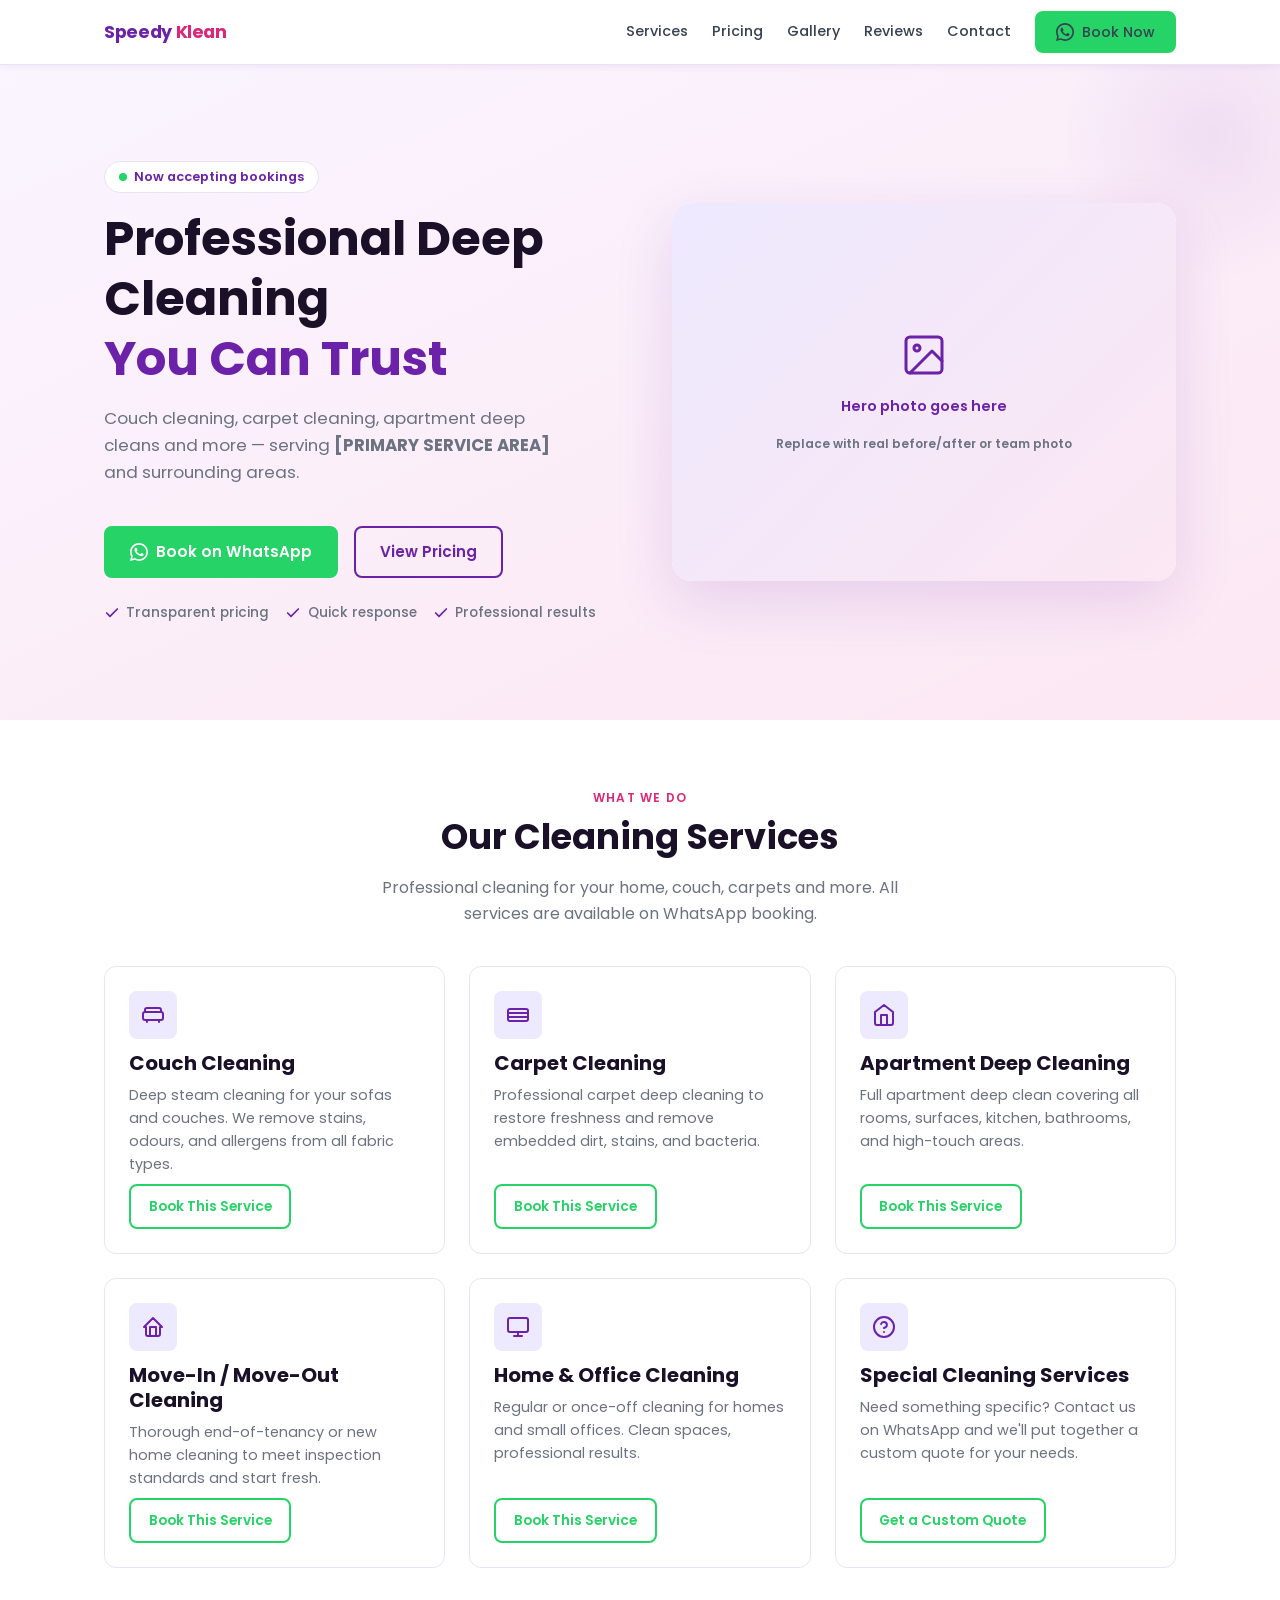
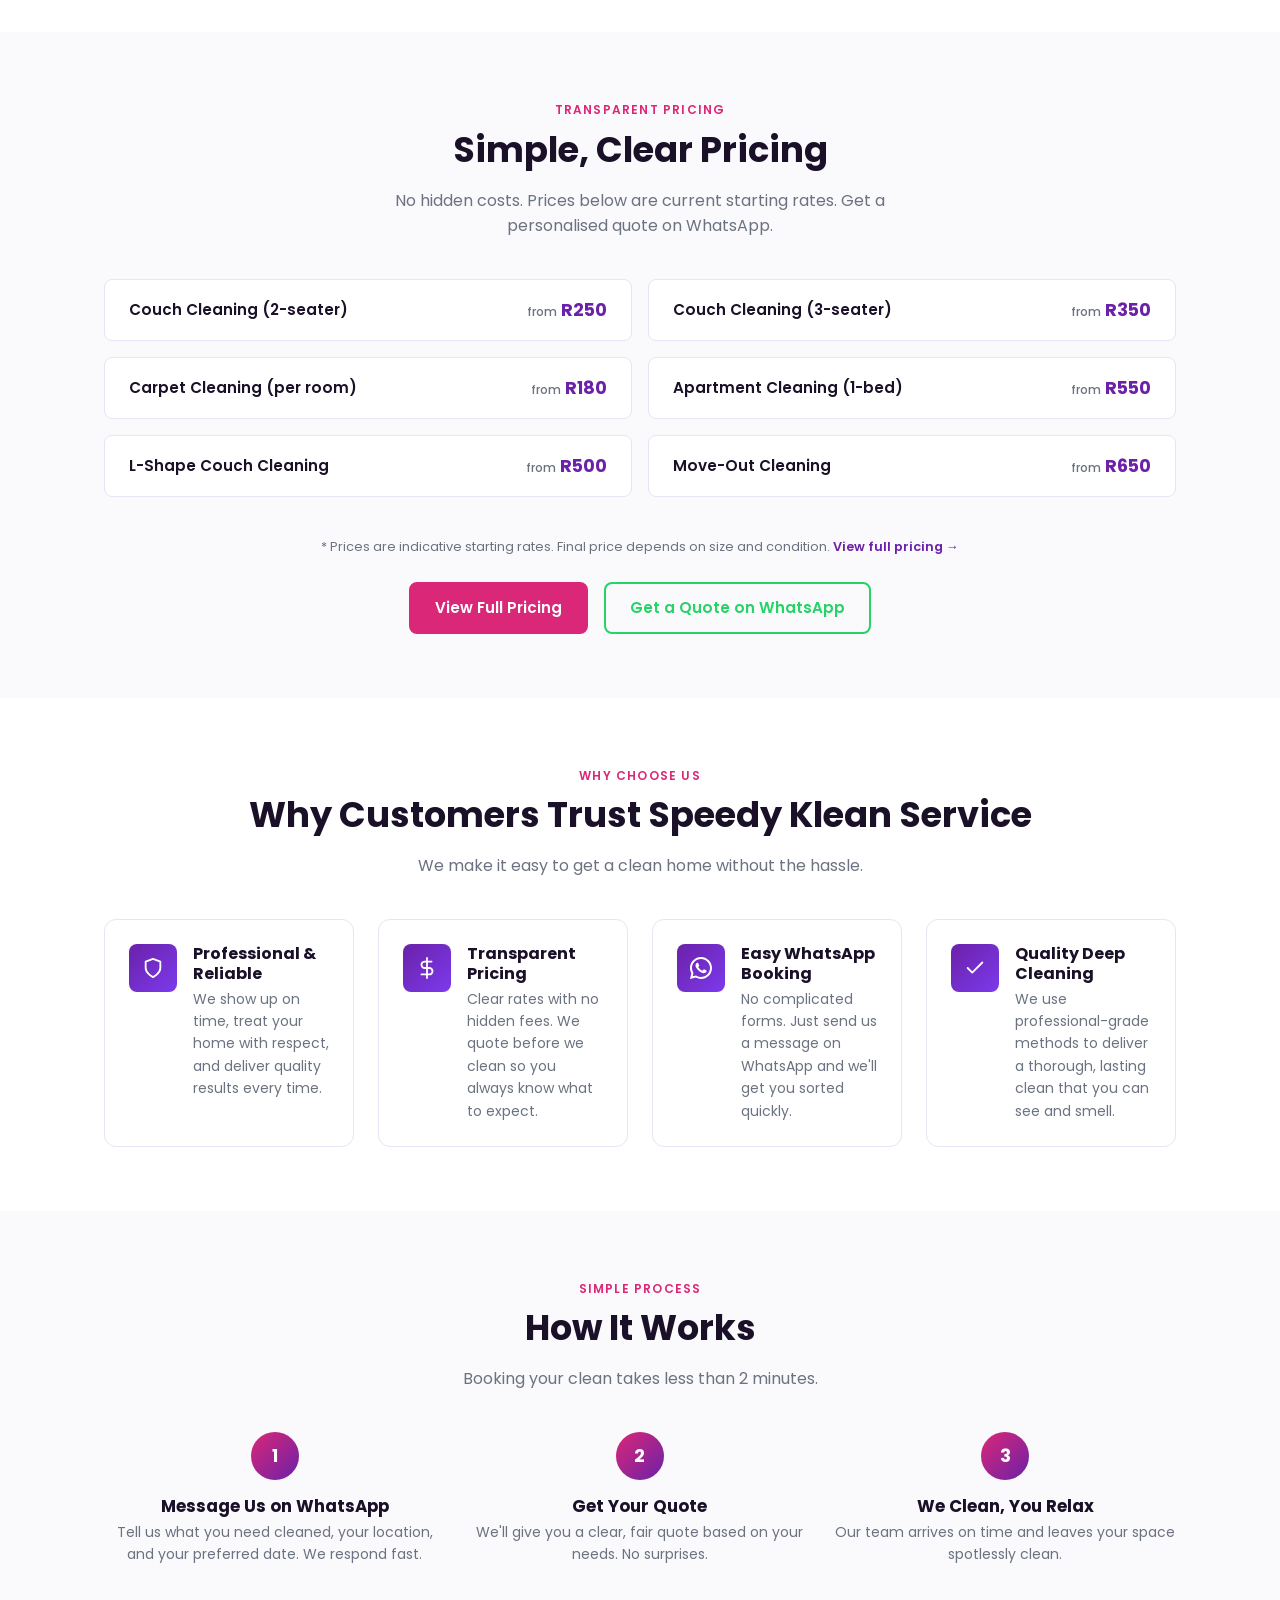
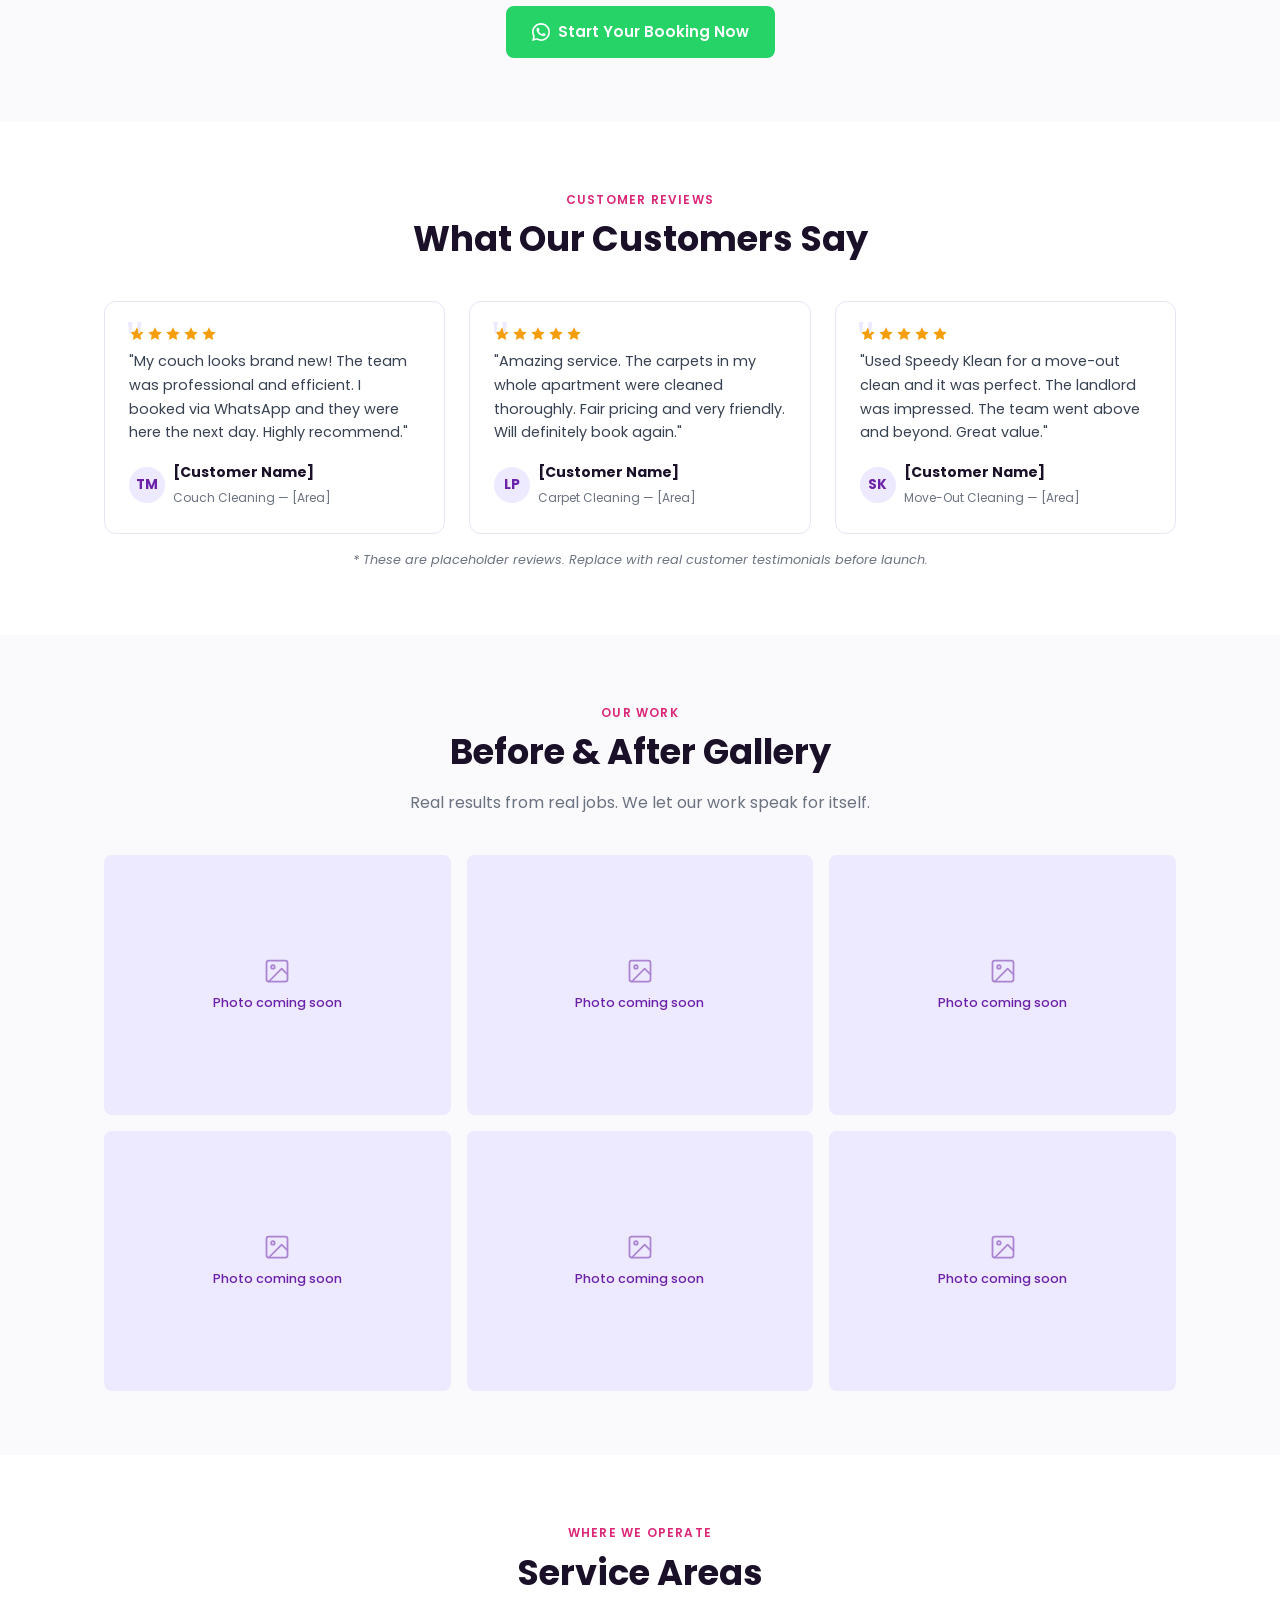
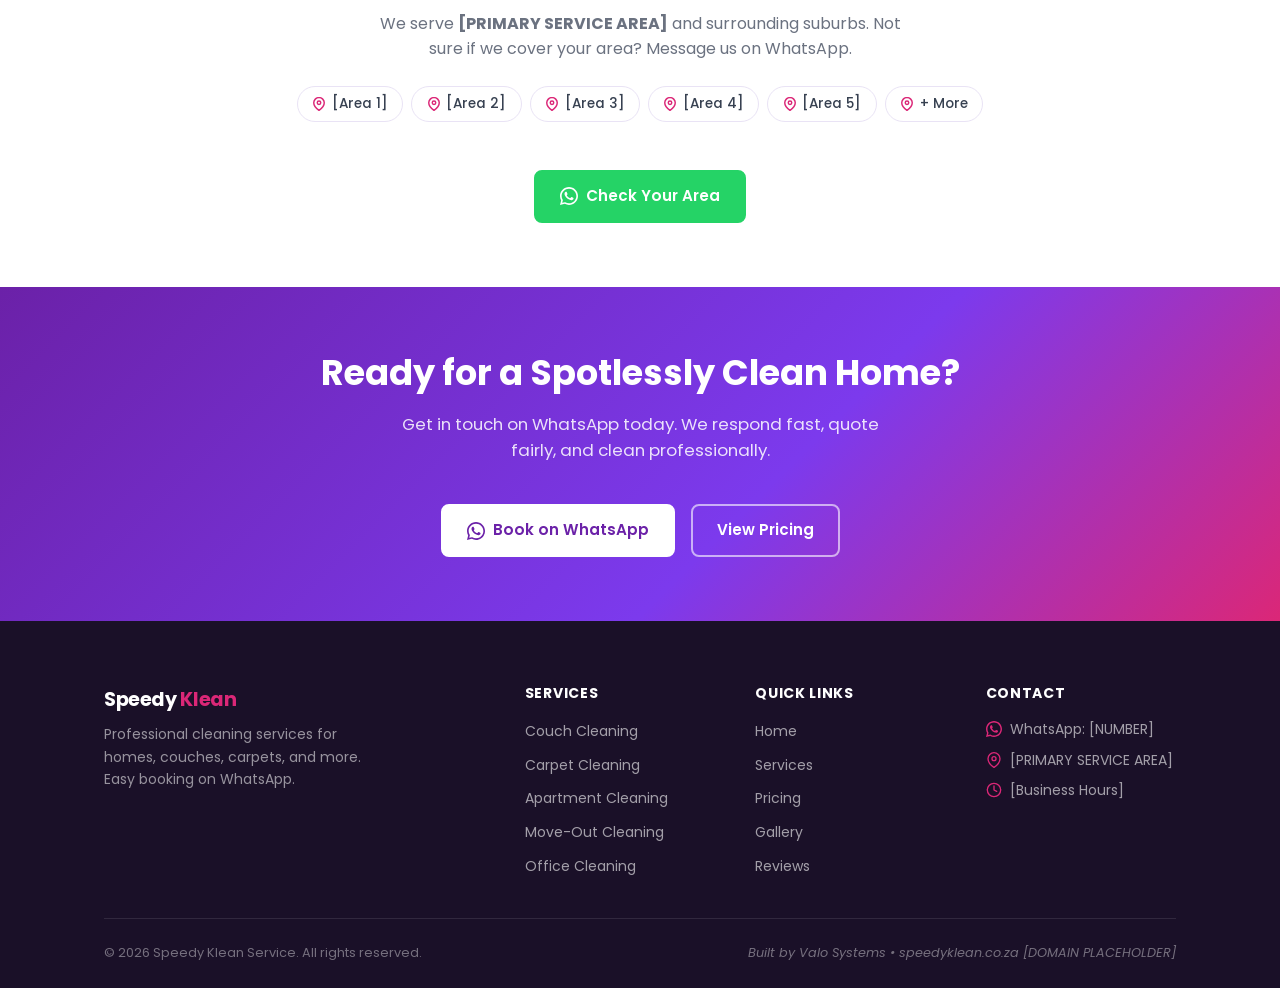
==== index.html @ 55c728c7 "Initial MVP build — Speedy Klean Service website Static HTML/CSS/JS site with full homepage, pricing" ====
<!DOCTYPE html>
<html lang="en">
<head>
  <meta charset="UTF-8" />
  <meta name="viewport" content="width=device-width, initial-scale=1.0" />

  <!-- SEO: Update [PRIMARY SERVICE AREA] before launch -->
  <title>Speedy Klean Service | Professional Cleaning in [PRIMARY SERVICE AREA]</title>
  <meta name="description"
    content="Speedy Klean Service offers professional couch cleaning, carpet cleaning, and apartment deep cleaning in [PRIMARY SERVICE AREA]. Easy booking on WhatsApp. Affordable, reliable, trusted." />
  <meta name="keywords"
    content="couch cleaning, carpet cleaning, apartment cleaning, deep cleaning, [PRIMARY SERVICE AREA], professional cleaning service" />

  <!-- Open Graph -->
  <meta property="og:title" content="Speedy Klean Service | Professional Cleaning" />
  <meta property="og:description" content="Professional couch, carpet and apartment cleaning. Book easily on WhatsApp." />
  <meta property="og:type" content="website" />

  <!-- Fonts -->
  <link rel="preconnect" href="https://fonts.googleapis.com" />
  <link rel="preconnect" href="https://fonts.gstatic.com" crossorigin />
  <link href="https://fonts.googleapis.com/css2?family=Poppins:wght@400;500;600;700&display=swap" rel="stylesheet" />

  <!-- Styles -->
  <link rel="stylesheet" href="styles.css" />

  <!-- LocalBusiness Schema — update all [PLACEHOLDER] values before launch -->
  <script type="application/ld+json">
  {
    "@context": "https://schema.org",
    "@type": "LocalBusiness",
    "name": "Speedy Klean Service",
    "description": "Professional couch cleaning, carpet cleaning, and deep cleaning services.",
    "url": "[WEBSITE_URL]",
    "telephone": "[PHONE_NUMBER]",
    "address": {
      "@type": "PostalAddress",
      "addressLocality": "[PRIMARY SERVICE AREA]",
      "addressRegion": "[PROVINCE]",
      "addressCountry": "ZA"
    },
    "areaServed": ["[SERVICE AREA 1]", "[SERVICE AREA 2]", "[SERVICE AREA 3]"],
    "openingHours": "[BUSINESS HOURS]",
    "priceRange": "R R",
    "serviceType": [
      "Couch Cleaning",
      "Carpet Cleaning",
      "Apartment Deep Cleaning",
      "Move-In Move-Out Cleaning",
      "Office Cleaning"
    ]
  }
  </script>
</head>
<body>

  <!-- ══════════════════════════════════════════════════════════
       NAVIGATION
  ══════════════════════════════════════════════════════════ -->
  <header class="site-nav">
    <div class="container nav-inner">

      <a href="index.html" class="nav-logo">
        Speedy <span>Klean</span>
      </a>

      <!-- Desktop nav -->
      <nav class="nav-links" aria-label="Main navigation">
        <a href="#services">Services</a>
        <a href="pricing.html">Pricing</a>
        <a href="#gallery">Gallery</a>
        <a href="#reviews">Reviews</a>
        <a href="#contact">Contact</a>
        <a href="#" class="btn btn-wa" data-wa="general" aria-label="Book on WhatsApp">
          <svg xmlns="http://www.w3.org/2000/svg" viewBox="0 0 24 24" fill="currentColor" aria-hidden="true">
            <path d="M17.472 14.382c-.297-.149-1.758-.867-2.03-.967-.273-.099-.471-.148-.67.15-.197.297-.767.966-.94 1.164-.173.199-.347.223-.644.075-.297-.15-1.255-.463-2.39-1.475-.883-.788-1.48-1.761-1.653-2.059-.173-.297-.018-.458.13-.606.134-.133.298-.347.446-.52.149-.174.198-.298.298-.497.099-.198.05-.371-.025-.52-.075-.149-.669-1.612-.916-2.207-.242-.579-.487-.5-.669-.51-.173-.008-.371-.01-.57-.01-.198 0-.52.074-.792.372-.272.297-1.04 1.016-1.04 2.479 0 1.462 1.065 2.875 1.213 3.074.149.198 2.096 3.2 5.077 4.487.709.306 1.262.489 1.694.625.712.227 1.36.195 1.871.118.571-.085 1.758-.719 2.006-1.413.248-.694.248-1.289.173-1.413-.074-.124-.272-.198-.57-.347z"/>
            <path d="M12 0C5.373 0 0 5.373 0 12c0 2.127.555 4.126 1.526 5.862L0 24l6.335-1.513A11.945 11.945 0 0012 24c6.627 0 12-5.373 12-12S18.627 0 12 0zm0 21.818a9.806 9.806 0 01-5.001-1.37l-.359-.213-3.72.888.916-3.618-.234-.372A9.788 9.788 0 012.182 12C2.182 6.57 6.57 2.182 12 2.182S21.818 6.57 21.818 12 17.43 21.818 12 21.818z"/>
          </svg>
          Book Now
        </a>
      </nav>

      <!-- Mobile hamburger -->
      <button
        class="nav-toggle"
        id="nav-toggle"
        aria-label="Open menu"
        aria-expanded="false"
        aria-controls="nav-mobile"
      >
        <span></span><span></span><span></span>
      </button>
    </div>
  </header>

  <!-- Mobile nav menu -->
  <nav class="nav-mobile" id="nav-mobile" aria-label="Mobile navigation">
    <a href="#services">Services</a>
    <a href="pricing.html">Pricing</a>
    <a href="#gallery">Gallery</a>
    <a href="#reviews">Reviews</a>
    <a href="#contact">Contact</a>
    <a href="#" class="btn btn-wa" data-wa="general">
      <svg xmlns="http://www.w3.org/2000/svg" viewBox="0 0 24 24" fill="currentColor" width="18" height="18">
        <path d="M17.472 14.382c-.297-.149-1.758-.867-2.03-.967-.273-.099-.471-.148-.67.15-.197.297-.767.966-.94 1.164-.173.199-.347.223-.644.075-.297-.15-1.255-.463-2.39-1.475-.883-.788-1.48-1.761-1.653-2.059-.173-.297-.018-.458.13-.606.134-.133.298-.347.446-.52.149-.174.198-.298.298-.497.099-.198.05-.371-.025-.52-.075-.149-.669-1.612-.916-2.207-.242-.579-.487-.5-.669-.51-.173-.008-.371-.01-.57-.01-.198 0-.52.074-.792.372-.272.297-1.04 1.016-1.04 2.479 0 1.462 1.065 2.875 1.213 3.074.149.198 2.096 3.2 5.077 4.487.709.306 1.262.489 1.694.625.712.227 1.36.195 1.871.118.571-.085 1.758-.719 2.006-1.413.248-.694.248-1.289.173-1.413-.074-.124-.272-.198-.57-.347z"/>
        <path d="M12 0C5.373 0 0 5.373 0 12c0 2.127.555 4.126 1.526 5.862L0 24l6.335-1.513A11.945 11.945 0 0012 24c6.627 0 12-5.373 12-12S18.627 0 12 0zm0 21.818a9.806 9.806 0 01-5.001-1.37l-.359-.213-3.72.888.916-3.618-.234-.372A9.788 9.788 0 012.182 12C2.182 6.57 6.57 2.182 12 2.182S21.818 6.57 21.818 12 17.43 21.818 12 21.818z"/>
      </svg>
      Book on WhatsApp
    </a>
  </nav>

  <main>

    <!-- ══════════════════════════════════════════════════════
         HERO
    ══════════════════════════════════════════════════════ -->
    <section class="hero" id="home">
      <div class="container hero-inner">

        <div class="hero-content">
          <div class="hero-badge">Now accepting bookings</div>

          <h1>
            Professional Deep Cleaning<br/>
            <em>You Can Trust</em>
          </h1>

          <p class="hero-sub">
            Couch cleaning, carpet cleaning, apartment deep cleans and more —
            serving <strong>[PRIMARY SERVICE AREA]</strong> and surrounding areas.
          </p>

          <div class="btn-group">
            <a class="btn btn-wa" data-wa="general" href="#">
              <svg xmlns="http://www.w3.org/2000/svg" viewBox="0 0 24 24" fill="currentColor" aria-hidden="true">
                <path d="M17.472 14.382c-.297-.149-1.758-.867-2.03-.967-.273-.099-.471-.148-.67.15-.197.297-.767.966-.94 1.164-.173.199-.347.223-.644.075-.297-.15-1.255-.463-2.39-1.475-.883-.788-1.48-1.761-1.653-2.059-.173-.297-.018-.458.13-.606.134-.133.298-.347.446-.52.149-.174.198-.298.298-.497.099-.198.05-.371-.025-.52-.075-.149-.669-1.612-.916-2.207-.242-.579-.487-.5-.669-.51-.173-.008-.371-.01-.57-.01-.198 0-.52.074-.792.372-.272.297-1.04 1.016-1.04 2.479 0 1.462 1.065 2.875 1.213 3.074.149.198 2.096 3.2 5.077 4.487.709.306 1.262.489 1.694.625.712.227 1.36.195 1.871.118.571-.085 1.758-.719 2.006-1.413.248-.694.248-1.289.173-1.413-.074-.124-.272-.198-.57-.347z"/>
                <path d="M12 0C5.373 0 0 5.373 0 12c0 2.127.555 4.126 1.526 5.862L0 24l6.335-1.513A11.945 11.945 0 0012 24c6.627 0 12-5.373 12-12S18.627 0 12 0zm0 21.818a9.806 9.806 0 01-5.001-1.37l-.359-.213-3.72.888.916-3.618-.234-.372A9.788 9.788 0 012.182 12C2.182 6.57 6.57 2.182 12 2.182S21.818 6.57 21.818 12 17.43 21.818 12 21.818z"/>
              </svg>
              Book on WhatsApp
            </a>
            <a class="btn btn-outline" href="pricing.html">View Pricing</a>
          </div>

          <div class="hero-trust">
            <span class="hero-trust-item">
              <svg xmlns="http://www.w3.org/2000/svg" width="16" height="16" viewBox="0 0 24 24" fill="none" stroke="currentColor" stroke-width="2.5" stroke-linecap="round" stroke-linejoin="round" aria-hidden="true"><polyline points="20 6 9 17 4 12"/></svg>
              Transparent pricing
            </span>
            <span class="hero-trust-item">
              <svg xmlns="http://www.w3.org/2000/svg" width="16" height="16" viewBox="0 0 24 24" fill="none" stroke="currentColor" stroke-width="2.5" stroke-linecap="round" stroke-linejoin="round" aria-hidden="true"><polyline points="20 6 9 17 4 12"/></svg>
              Quick response
            </span>
            <span class="hero-trust-item">
              <svg xmlns="http://www.w3.org/2000/svg" width="16" height="16" viewBox="0 0 24 24" fill="none" stroke="currentColor" stroke-width="2.5" stroke-linecap="round" stroke-linejoin="round" aria-hidden="true"><polyline points="20 6 9 17 4 12"/></svg>
              Professional results
            </span>
          </div>
        </div>

        <!-- Hero visual: replace with real photo -->
        <div class="hero-visual" aria-hidden="true">
          <div class="hero-visual-placeholder">
            <svg xmlns="http://www.w3.org/2000/svg" width="48" height="48" viewBox="0 0 24 24" fill="none" stroke="currentColor" stroke-width="1.5" stroke-linecap="round" stroke-linejoin="round"><rect x="3" y="3" width="18" height="18" rx="2"/><circle cx="8.5" cy="8.5" r="1.5"/><polyline points="21 15 16 10 5 21"/></svg>
            <span>Hero photo goes here</span>
            <small style="color:var(--text-muted);font-size:0.75rem">Replace with real before/after or team photo</small>
          </div>
        </div>

      </div>
    </section>

    <!-- ══════════════════════════════════════════════════════
         SERVICES OVERVIEW
    ══════════════════════════════════════════════════════ -->
    <section class="section" id="services">
      <div class="container">

        <div class="section-header">
          <span class="section-label">What We Do</span>
          <h2 class="section-title">Our Cleaning Services</h2>
          <p class="section-subtitle">
            Professional cleaning for your home, couch, carpets and more.
            All services are available on WhatsApp booking.
          </p>
        </div>

        <div class="services-grid">

          <!-- Couch Cleaning -->
          <div class="service-card">
            <div class="service-icon" aria-hidden="true">
              <svg xmlns="http://www.w3.org/2000/svg" viewBox="0 0 24 24" fill="none" stroke="currentColor" stroke-width="2" stroke-linecap="round" stroke-linejoin="round"><path d="M20 9V7a2 2 0 0 0-2-2H6a2 2 0 0 0-2 2v2"/><path d="M2 11a2 2 0 0 1 2-2h16a2 2 0 0 1 2 2v4a2 2 0 0 1-2 2H4a2 2 0 0 1-2-2v-4z"/><path d="M6 17v2M18 17v2"/></svg>
            </div>
            <h3>Couch Cleaning</h3>
            <p>Deep steam cleaning for your sofas and couches. We remove stains, odours, and allergens from all fabric types.</p>
            <a class="btn btn-wa-outline" data-wa="couch" href="#">Book This Service</a>
          </div>

          <!-- Carpet Cleaning -->
          <div class="service-card">
            <div class="service-icon" aria-hidden="true">
              <svg xmlns="http://www.w3.org/2000/svg" viewBox="0 0 24 24" fill="none" stroke="currentColor" stroke-width="2" stroke-linecap="round" stroke-linejoin="round"><rect x="2" y="6" width="20" height="12" rx="2"/><path d="M2 10h20M2 14h20"/></svg>
            </div>
            <h3>Carpet Cleaning</h3>
            <p>Professional carpet deep cleaning to restore freshness and remove embedded dirt, stains, and bacteria.</p>
            <a class="btn btn-wa-outline" data-wa="carpet" href="#">Book This Service</a>
          </div>

          <!-- Apartment Deep Cleaning -->
          <div class="service-card">
            <div class="service-icon" aria-hidden="true">
              <svg xmlns="http://www.w3.org/2000/svg" viewBox="0 0 24 24" fill="none" stroke="currentColor" stroke-width="2" stroke-linecap="round" stroke-linejoin="round"><path d="M3 9l9-7 9 7v11a2 2 0 0 1-2 2H5a2 2 0 0 1-2-2z"/><polyline points="9 22 9 12 15 12 15 22"/></svg>
            </div>
            <h3>Apartment Deep Cleaning</h3>
            <p>Full apartment deep clean covering all rooms, surfaces, kitchen, bathrooms, and high-touch areas.</p>
            <a class="btn btn-wa-outline" data-wa="apartment" href="#">Book This Service</a>
          </div>

          <!-- Move-In / Move-Out Cleaning -->
          <div class="service-card">
            <div class="service-icon" aria-hidden="true">
              <svg xmlns="http://www.w3.org/2000/svg" viewBox="0 0 24 24" fill="none" stroke="currentColor" stroke-width="2" stroke-linecap="round" stroke-linejoin="round"><path d="M5 12H3l9-9 9 9h-2M5 12v7a2 2 0 0 0 2 2h10a2 2 0 0 0 2-2v-7"/><rect x="9" y="12" width="6" height="9"/></svg>
            </div>
            <h3>Move-In / Move-Out Cleaning</h3>
            <p>Thorough end-of-tenancy or new home cleaning to meet inspection standards and start fresh.</p>
            <a class="btn btn-wa-outline" data-wa="moveout" href="#">Book This Service</a>
          </div>

          <!-- Home & Office Cleaning -->
          <div class="service-card">
            <div class="service-icon" aria-hidden="true">
              <svg xmlns="http://www.w3.org/2000/svg" viewBox="0 0 24 24" fill="none" stroke="currentColor" stroke-width="2" stroke-linecap="round" stroke-linejoin="round"><rect x="2" y="3" width="20" height="14" rx="2"/><path d="M8 21h8M12 17v4"/></svg>
            </div>
            <h3>Home &amp; Office Cleaning</h3>
            <p>Regular or once-off cleaning for homes and small offices. Clean spaces, professional results.</p>
            <a class="btn btn-wa-outline" data-wa="office" href="#">Book This Service</a>
          </div>

          <!-- Custom Quote -->
          <div class="service-card">
            <div class="service-icon" aria-hidden="true">
              <svg xmlns="http://www.w3.org/2000/svg" viewBox="0 0 24 24" fill="none" stroke="currentColor" stroke-width="2" stroke-linecap="round" stroke-linejoin="round"><circle cx="12" cy="12" r="10"/><path d="M9.09 9a3 3 0 0 1 5.83 1c0 2-3 3-3 3"/><line x1="12" y1="17" x2="12.01" y2="17"/></svg>
            </div>
            <h3>Special Cleaning Services</h3>
            <p>Need something specific? Contact us on WhatsApp and we'll put together a custom quote for your needs.</p>
            <a class="btn btn-wa-outline" data-wa="special" href="#">Get a Custom Quote</a>
          </div>

        </div>
      </div>
    </section>

    <!-- ══════════════════════════════════════════════════════
         PRICING PREVIEW
    ══════════════════════════════════════════════════════ -->
    <section class="section section--alt" id="pricing">
      <div class="container">

        <div class="section-header">
          <span class="section-label">Transparent Pricing</span>
          <h2 class="section-title">Simple, Clear Pricing</h2>
          <p class="section-subtitle">
            No hidden costs. Prices below are current starting rates.
            Get a personalised quote on WhatsApp.
          </p>
        </div>

        <!-- PLACEHOLDER: Replace prices with confirmed rates before launch -->
        <div class="pricing-preview-grid">
          <div class="pricing-preview-item">
            <span>Couch Cleaning (2-seater)</span>
            <div class="pricing-from">
              <small>from</small>
              <strong>R250</strong>
            </div>
          </div>
          <div class="pricing-preview-item">
            <span>Couch Cleaning (3-seater)</span>
            <div class="pricing-from">
              <small>from</small>
              <strong>R350</strong>
            </div>
          </div>
          <div class="pricing-preview-item">
            <span>Carpet Cleaning (per room)</span>
            <div class="pricing-from">
              <small>from</small>
              <strong>R180</strong>
            </div>
          </div>
          <div class="pricing-preview-item">
            <span>Apartment Cleaning (1-bed)</span>
            <div class="pricing-from">
              <small>from</small>
              <strong>R550</strong>
            </div>
          </div>
          <div class="pricing-preview-item">
            <span>L-Shape Couch Cleaning</span>
            <div class="pricing-from">
              <small>from</small>
              <strong>R500</strong>
            </div>
          </div>
          <div class="pricing-preview-item">
            <span>Move-Out Cleaning</span>
            <div class="pricing-from">
              <small>from</small>
              <strong>R650</strong>
            </div>
          </div>
        </div>

        <p class="pricing-note">
          * Prices are indicative starting rates. Final price depends on size and condition. <a href="pricing.html" style="color:var(--purple);font-weight:600">View full pricing &rarr;</a>
        </p>

        <div class="btn-group" style="justify-content:center">
          <a class="btn btn-primary" href="pricing.html">View Full Pricing</a>
          <a class="btn btn-wa-outline" data-wa="pricing" href="#">Get a Quote on WhatsApp</a>
        </div>

      </div>
    </section>

    <!-- ══════════════════════════════════════════════════════
         WHY CHOOSE US
    ══════════════════════════════════════════════════════ -->
    <section class="section" id="why-us">
      <div class="container">

        <div class="section-header">
          <span class="section-label">Why Choose Us</span>
          <h2 class="section-title">Why Customers Trust Speedy Klean Service</h2>
          <p class="section-subtitle">
            We make it easy to get a clean home without the hassle.
          </p>
        </div>

        <div class="trust-grid">
          <div class="trust-card">
            <div class="trust-icon" aria-hidden="true">
              <svg xmlns="http://www.w3.org/2000/svg" viewBox="0 0 24 24" fill="none" stroke="currentColor" stroke-width="2" stroke-linecap="round" stroke-linejoin="round"><path d="M12 22s8-4 8-10V5l-8-3-8 3v7c0 6 8 10 8 10z"/></svg>
            </div>
            <div>
              <h3>Professional &amp; Reliable</h3>
              <p>We show up on time, treat your home with respect, and deliver quality results every time.</p>
            </div>
          </div>

          <div class="trust-card">
            <div class="trust-icon" aria-hidden="true">
              <svg xmlns="http://www.w3.org/2000/svg" viewBox="0 0 24 24" fill="none" stroke="currentColor" stroke-width="2" stroke-linecap="round" stroke-linejoin="round"><line x1="12" y1="1" x2="12" y2="23"/><path d="M17 5H9.5a3.5 3.5 0 0 0 0 7h5a3.5 3.5 0 0 1 0 7H6"/></svg>
            </div>
            <div>
              <h3>Transparent Pricing</h3>
              <p>Clear rates with no hidden fees. We quote before we clean so you always know what to expect.</p>
            </div>
          </div>

          <div class="trust-card">
            <div class="trust-icon" aria-hidden="true">
              <svg xmlns="http://www.w3.org/2000/svg" viewBox="0 0 24 24" fill="currentColor"><path d="M17.472 14.382c-.297-.149-1.758-.867-2.03-.967-.273-.099-.471-.148-.67.15-.197.297-.767.966-.94 1.164-.173.199-.347.223-.644.075-.297-.15-1.255-.463-2.39-1.475-.883-.788-1.48-1.761-1.653-2.059-.173-.297-.018-.458.13-.606.134-.133.298-.347.446-.52.149-.174.198-.298.298-.497.099-.198.05-.371-.025-.52-.075-.149-.669-1.612-.916-2.207-.242-.579-.487-.5-.669-.51-.173-.008-.371-.01-.57-.01-.198 0-.52.074-.792.372-.272.297-1.04 1.016-1.04 2.479 0 1.462 1.065 2.875 1.213 3.074.149.198 2.096 3.2 5.077 4.487.709.306 1.262.489 1.694.625.712.227 1.36.195 1.871.118.571-.085 1.758-.719 2.006-1.413.248-.694.248-1.289.173-1.413-.074-.124-.272-.198-.57-.347z"/><path d="M12 0C5.373 0 0 5.373 0 12c0 2.127.555 4.126 1.526 5.862L0 24l6.335-1.513A11.945 11.945 0 0012 24c6.627 0 12-5.373 12-12S18.627 0 12 0zm0 21.818a9.806 9.806 0 01-5.001-1.37l-.359-.213-3.72.888.916-3.618-.234-.372A9.788 9.788 0 012.182 12C2.182 6.57 6.57 2.182 12 2.182S21.818 6.57 21.818 12 17.43 21.818 12 21.818z"/></svg>
            </div>
            <div>
              <h3>Easy WhatsApp Booking</h3>
              <p>No complicated forms. Just send us a message on WhatsApp and we'll get you sorted quickly.</p>
            </div>
          </div>

          <div class="trust-card">
            <div class="trust-icon" aria-hidden="true">
              <svg xmlns="http://www.w3.org/2000/svg" viewBox="0 0 24 24" fill="none" stroke="currentColor" stroke-width="2" stroke-linecap="round" stroke-linejoin="round"><polyline points="20 6 9 17 4 12"/></svg>
            </div>
            <div>
              <h3>Quality Deep Cleaning</h3>
              <p>We use professional-grade methods to deliver a thorough, lasting clean that you can see and smell.</p>
            </div>
          </div>
        </div>

      </div>
    </section>

    <!-- ══════════════════════════════════════════════════════
         HOW IT WORKS
    ══════════════════════════════════════════════════════ -->
    <section class="section section--alt" id="how-it-works">
      <div class="container">

        <div class="section-header">
          <span class="section-label">Simple Process</span>
          <h2 class="section-title">How It Works</h2>
          <p class="section-subtitle">
            Booking your clean takes less than 2 minutes.
          </p>
        </div>

        <div class="steps-grid">
          <div class="step-card">
            <div class="step-number" aria-hidden="true">1</div>
            <div>
              <h3>Message Us on WhatsApp</h3>
              <p>Tell us what you need cleaned, your location, and your preferred date. We respond fast.</p>
            </div>
          </div>
          <div class="step-card">
            <div class="step-number" aria-hidden="true">2</div>
            <div>
              <h3>Get Your Quote</h3>
              <p>We'll give you a clear, fair quote based on your needs. No surprises.</p>
            </div>
          </div>
          <div class="step-card">
            <div class="step-number" aria-hidden="true">3</div>
            <div>
              <h3>We Clean, You Relax</h3>
              <p>Our team arrives on time and leaves your space spotlessly clean.</p>
            </div>
          </div>
        </div>

        <div style="text-align:center;margin-top:var(--space-lg)">
          <a class="btn btn-wa" data-wa="general" href="#">
            <svg xmlns="http://www.w3.org/2000/svg" viewBox="0 0 24 24" fill="currentColor" aria-hidden="true">
              <path d="M17.472 14.382c-.297-.149-1.758-.867-2.03-.967-.273-.099-.471-.148-.67.15-.197.297-.767.966-.94 1.164-.173.199-.347.223-.644.075-.297-.15-1.255-.463-2.39-1.475-.883-.788-1.48-1.761-1.653-2.059-.173-.297-.018-.458.13-.606.134-.133.298-.347.446-.52.149-.174.198-.298.298-.497.099-.198.05-.371-.025-.52-.075-.149-.669-1.612-.916-2.207-.242-.579-.487-.5-.669-.51-.173-.008-.371-.01-.57-.01-.198 0-.52.074-.792.372-.272.297-1.04 1.016-1.04 2.479 0 1.462 1.065 2.875 1.213 3.074.149.198 2.096 3.2 5.077 4.487.709.306 1.262.489 1.694.625.712.227 1.36.195 1.871.118.571-.085 1.758-.719 2.006-1.413.248-.694.248-1.289.173-1.413-.074-.124-.272-.198-.57-.347z"/>
              <path d="M12 0C5.373 0 0 5.373 0 12c0 2.127.555 4.126 1.526 5.862L0 24l6.335-1.513A11.945 11.945 0 0012 24c6.627 0 12-5.373 12-12S18.627 0 12 0zm0 21.818a9.806 9.806 0 01-5.001-1.37l-.359-.213-3.72.888.916-3.618-.234-.372A9.788 9.788 0 012.182 12C2.182 6.57 6.57 2.182 12 2.182S21.818 6.57 21.818 12 17.43 21.818 12 21.818z"/>
            </svg>
            Start Your Booking Now
          </a>
        </div>

      </div>
    </section>

    <!-- ══════════════════════════════════════════════════════
         REVIEWS / TESTIMONIALS
         PLACEHOLDER: Replace with real customer reviews
    ══════════════════════════════════════════════════════ -->
    <section class="section" id="reviews">
      <div class="container">

        <div class="section-header">
          <span class="section-label">Customer Reviews</span>
          <h2 class="section-title">What Our Customers Say</h2>
        </div>

        <div class="reviews-grid">

          <!-- PLACEHOLDER review 1 -->
          <div class="review-card">
            <div class="review-stars" aria-label="5 stars">
              <svg xmlns="http://www.w3.org/2000/svg" viewBox="0 0 24 24" fill="currentColor"><polygon points="12 2 15.09 8.26 22 9.27 17 14.14 18.18 21.02 12 17.77 5.82 21.02 7 14.14 2 9.27 8.91 8.26 12 2"/></svg>
              <svg xmlns="http://www.w3.org/2000/svg" viewBox="0 0 24 24" fill="currentColor"><polygon points="12 2 15.09 8.26 22 9.27 17 14.14 18.18 21.02 12 17.77 5.82 21.02 7 14.14 2 9.27 8.91 8.26 12 2"/></svg>
              <svg xmlns="http://www.w3.org/2000/svg" viewBox="0 0 24 24" fill="currentColor"><polygon points="12 2 15.09 8.26 22 9.27 17 14.14 18.18 21.02 12 17.77 5.82 21.02 7 14.14 2 9.27 8.91 8.26 12 2"/></svg>
              <svg xmlns="http://www.w3.org/2000/svg" viewBox="0 0 24 24" fill="currentColor"><polygon points="12 2 15.09 8.26 22 9.27 17 14.14 18.18 21.02 12 17.77 5.82 21.02 7 14.14 2 9.27 8.91 8.26 12 2"/></svg>
              <svg xmlns="http://www.w3.org/2000/svg" viewBox="0 0 24 24" fill="currentColor"><polygon points="12 2 15.09 8.26 22 9.27 17 14.14 18.18 21.02 12 17.77 5.82 21.02 7 14.14 2 9.27 8.91 8.26 12 2"/></svg>
            </div>
            <p class="review-text">"My couch looks brand new! The team was professional and efficient. I booked via WhatsApp and they were here the next day. Highly recommend."</p>
            <div class="review-author">
              <div class="review-avatar" aria-hidden="true">TM</div>
              <div class="review-author-info">
                <strong>[Customer Name]</strong>
                <small>Couch Cleaning — [Area]</small>
              </div>
            </div>
          </div>

          <!-- PLACEHOLDER review 2 -->
          <div class="review-card">
            <div class="review-stars" aria-label="5 stars">
              <svg xmlns="http://www.w3.org/2000/svg" viewBox="0 0 24 24" fill="currentColor"><polygon points="12 2 15.09 8.26 22 9.27 17 14.14 18.18 21.02 12 17.77 5.82 21.02 7 14.14 2 9.27 8.91 8.26 12 2"/></svg>
              <svg xmlns="http://www.w3.org/2000/svg" viewBox="0 0 24 24" fill="currentColor"><polygon points="12 2 15.09 8.26 22 9.27 17 14.14 18.18 21.02 12 17.77 5.82 21.02 7 14.14 2 9.27 8.91 8.26 12 2"/></svg>
              <svg xmlns="http://www.w3.org/2000/svg" viewBox="0 0 24 24" fill="currentColor"><polygon points="12 2 15.09 8.26 22 9.27 17 14.14 18.18 21.02 12 17.77 5.82 21.02 7 14.14 2 9.27 8.91 8.26 12 2"/></svg>
              <svg xmlns="http://www.w3.org/2000/svg" viewBox="0 0 24 24" fill="currentColor"><polygon points="12 2 15.09 8.26 22 9.27 17 14.14 18.18 21.02 12 17.77 5.82 21.02 7 14.14 2 9.27 8.91 8.26 12 2"/></svg>
              <svg xmlns="http://www.w3.org/2000/svg" viewBox="0 0 24 24" fill="currentColor"><polygon points="12 2 15.09 8.26 22 9.27 17 14.14 18.18 21.02 12 17.77 5.82 21.02 7 14.14 2 9.27 8.91 8.26 12 2"/></svg>
            </div>
            <p class="review-text">"Amazing service. The carpets in my whole apartment were cleaned thoroughly. Fair pricing and very friendly. Will definitely book again."</p>
            <div class="review-author">
              <div class="review-avatar" aria-hidden="true">LP</div>
              <div class="review-author-info">
                <strong>[Customer Name]</strong>
                <small>Carpet Cleaning — [Area]</small>
              </div>
            </div>
          </div>

          <!-- PLACEHOLDER review 3 -->
          <div class="review-card">
            <div class="review-stars" aria-label="5 stars">
              <svg xmlns="http://www.w3.org/2000/svg" viewBox="0 0 24 24" fill="currentColor"><polygon points="12 2 15.09 8.26 22 9.27 17 14.14 18.18 21.02 12 17.77 5.82 21.02 7 14.14 2 9.27 8.91 8.26 12 2"/></svg>
              <svg xmlns="http://www.w3.org/2000/svg" viewBox="0 0 24 24" fill="currentColor"><polygon points="12 2 15.09 8.26 22 9.27 17 14.14 18.18 21.02 12 17.77 5.82 21.02 7 14.14 2 9.27 8.91 8.26 12 2"/></svg>
              <svg xmlns="http://www.w3.org/2000/svg" viewBox="0 0 24 24" fill="currentColor"><polygon points="12 2 15.09 8.26 22 9.27 17 14.14 18.18 21.02 12 17.77 5.82 21.02 7 14.14 2 9.27 8.91 8.26 12 2"/></svg>
              <svg xmlns="http://www.w3.org/2000/svg" viewBox="0 0 24 24" fill="currentColor"><polygon points="12 2 15.09 8.26 22 9.27 17 14.14 18.18 21.02 12 17.77 5.82 21.02 7 14.14 2 9.27 8.91 8.26 12 2"/></svg>
              <svg xmlns="http://www.w3.org/2000/svg" viewBox="0 0 24 24" fill="currentColor"><polygon points="12 2 15.09 8.26 22 9.27 17 14.14 18.18 21.02 12 17.77 5.82 21.02 7 14.14 2 9.27 8.91 8.26 12 2"/></svg>
            </div>
            <p class="review-text">"Used Speedy Klean for a move-out clean and it was perfect. The landlord was impressed. The team went above and beyond. Great value."</p>
            <div class="review-author">
              <div class="review-avatar" aria-hidden="true">SK</div>
              <div class="review-author-info">
                <strong>[Customer Name]</strong>
                <small>Move-Out Cleaning — [Area]</small>
              </div>
            </div>
          </div>

        </div>

        <p class="review-placeholder-note">
          * These are placeholder reviews. Replace with real customer testimonials before launch.
        </p>

      </div>
    </section>

    <!-- ══════════════════════════════════════════════════════
         GALLERY
         PLACEHOLDER: Replace with real before/after photos
    ══════════════════════════════════════════════════════ -->
    <section class="section section--alt" id="gallery">
      <div class="container">

        <div class="section-header">
          <span class="section-label">Our Work</span>
          <h2 class="section-title">Before &amp; After Gallery</h2>
          <p class="section-subtitle">
            Real results from real jobs. We let our work speak for itself.
          </p>
        </div>

        <div class="gallery-grid" role="list">
          <div class="gallery-item" role="listitem">
            <div class="gallery-placeholder" aria-label="Gallery image placeholder">
              <svg xmlns="http://www.w3.org/2000/svg" viewBox="0 0 24 24" fill="none" stroke="currentColor" stroke-width="1.5" stroke-linecap="round" stroke-linejoin="round"><rect x="3" y="3" width="18" height="18" rx="2"/><circle cx="8.5" cy="8.5" r="1.5"/><polyline points="21 15 16 10 5 21"/></svg>
              <span>Photo coming soon</span>
            </div>
          </div>
          <div class="gallery-item" role="listitem">
            <div class="gallery-placeholder" aria-label="Gallery image placeholder">
              <svg xmlns="http://www.w3.org/2000/svg" viewBox="0 0 24 24" fill="none" stroke="currentColor" stroke-width="1.5" stroke-linecap="round" stroke-linejoin="round"><rect x="3" y="3" width="18" height="18" rx="2"/><circle cx="8.5" cy="8.5" r="1.5"/><polyline points="21 15 16 10 5 21"/></svg>
              <span>Photo coming soon</span>
            </div>
          </div>
          <div class="gallery-item" role="listitem">
            <div class="gallery-placeholder" aria-label="Gallery image placeholder">
              <svg xmlns="http://www.w3.org/2000/svg" viewBox="0 0 24 24" fill="none" stroke="currentColor" stroke-width="1.5" stroke-linecap="round" stroke-linejoin="round"><rect x="3" y="3" width="18" height="18" rx="2"/><circle cx="8.5" cy="8.5" r="1.5"/><polyline points="21 15 16 10 5 21"/></svg>
              <span>Photo coming soon</span>
            </div>
          </div>
          <div class="gallery-item" role="listitem">
            <div class="gallery-placeholder" aria-label="Gallery image placeholder">
              <svg xmlns="http://www.w3.org/2000/svg" viewBox="0 0 24 24" fill="none" stroke="currentColor" stroke-width="1.5" stroke-linecap="round" stroke-linejoin="round"><rect x="3" y="3" width="18" height="18" rx="2"/><circle cx="8.5" cy="8.5" r="1.5"/><polyline points="21 15 16 10 5 21"/></svg>
              <span>Photo coming soon</span>
            </div>
          </div>
          <div class="gallery-item" role="listitem">
            <div class="gallery-placeholder" aria-label="Gallery image placeholder">
              <svg xmlns="http://www.w3.org/2000/svg" viewBox="0 0 24 24" fill="none" stroke="currentColor" stroke-width="1.5" stroke-linecap="round" stroke-linejoin="round"><rect x="3" y="3" width="18" height="18" rx="2"/><circle cx="8.5" cy="8.5" r="1.5"/><polyline points="21 15 16 10 5 21"/></svg>
              <span>Photo coming soon</span>
            </div>
          </div>
          <div class="gallery-item" role="listitem">
            <div class="gallery-placeholder" aria-label="Gallery image placeholder">
              <svg xmlns="http://www.w3.org/2000/svg" viewBox="0 0 24 24" fill="none" stroke="currentColor" stroke-width="1.5" stroke-linecap="round" stroke-linejoin="round"><rect x="3" y="3" width="18" height="18" rx="2"/><circle cx="8.5" cy="8.5" r="1.5"/><polyline points="21 15 16 10 5 21"/></svg>
              <span>Photo coming soon</span>
            </div>
          </div>
        </div>

      </div>
    </section>

    <!-- ══════════════════════════════════════════════════════
         SERVICE AREAS
         PLACEHOLDER: Replace with confirmed service area list
    ══════════════════════════════════════════════════════ -->
    <section class="section" id="areas">
      <div class="container text-center">

        <span class="section-label">Where We Operate</span>
        <h2 class="section-title">Service Areas</h2>
        <p class="section-subtitle" style="margin:0 auto var(--space-md)">
          We serve <strong>[PRIMARY SERVICE AREA]</strong> and surrounding suburbs.
          Not sure if we cover your area? Message us on WhatsApp.
        </p>

        <!-- PLACEHOLDER: Replace tags with confirmed service areas -->
        <div class="areas-tags">
          <span class="area-tag">
            <svg xmlns="http://www.w3.org/2000/svg" viewBox="0 0 24 24" fill="none" stroke="currentColor" stroke-width="2.5" stroke-linecap="round" stroke-linejoin="round"><path d="M21 10c0 7-9 13-9 13s-9-6-9-13a9 9 0 0 1 18 0z"/><circle cx="12" cy="10" r="3"/></svg>
            [Area 1]
          </span>
          <span class="area-tag">
            <svg xmlns="http://www.w3.org/2000/svg" viewBox="0 0 24 24" fill="none" stroke="currentColor" stroke-width="2.5" stroke-linecap="round" stroke-linejoin="round"><path d="M21 10c0 7-9 13-9 13s-9-6-9-13a9 9 0 0 1 18 0z"/><circle cx="12" cy="10" r="3"/></svg>
            [Area 2]
          </span>
          <span class="area-tag">
            <svg xmlns="http://www.w3.org/2000/svg" viewBox="0 0 24 24" fill="none" stroke="currentColor" stroke-width="2.5" stroke-linecap="round" stroke-linejoin="round"><path d="M21 10c0 7-9 13-9 13s-9-6-9-13a9 9 0 0 1 18 0z"/><circle cx="12" cy="10" r="3"/></svg>
            [Area 3]
          </span>
          <span class="area-tag">
            <svg xmlns="http://www.w3.org/2000/svg" viewBox="0 0 24 24" fill="none" stroke="currentColor" stroke-width="2.5" stroke-linecap="round" stroke-linejoin="round"><path d="M21 10c0 7-9 13-9 13s-9-6-9-13a9 9 0 0 1 18 0z"/><circle cx="12" cy="10" r="3"/></svg>
            [Area 4]
          </span>
          <span class="area-tag">
            <svg xmlns="http://www.w3.org/2000/svg" viewBox="0 0 24 24" fill="none" stroke="currentColor" stroke-width="2.5" stroke-linecap="round" stroke-linejoin="round"><path d="M21 10c0 7-9 13-9 13s-9-6-9-13a9 9 0 0 1 18 0z"/><circle cx="12" cy="10" r="3"/></svg>
            [Area 5]
          </span>
          <span class="area-tag">
            <svg xmlns="http://www.w3.org/2000/svg" viewBox="0 0 24 24" fill="none" stroke="currentColor" stroke-width="2.5" stroke-linecap="round" stroke-linejoin="round"><path d="M21 10c0 7-9 13-9 13s-9-6-9-13a9 9 0 0 1 18 0z"/><circle cx="12" cy="10" r="3"/></svg>
            + More
          </span>
        </div>

        <a class="btn btn-wa" data-wa="general" href="#" style="margin-top:var(--space-md)">
          <svg xmlns="http://www.w3.org/2000/svg" viewBox="0 0 24 24" fill="currentColor" aria-hidden="true">
            <path d="M17.472 14.382c-.297-.149-1.758-.867-2.03-.967-.273-.099-.471-.148-.67.15-.197.297-.767.966-.94 1.164-.173.199-.347.223-.644.075-.297-.15-1.255-.463-2.39-1.475-.883-.788-1.48-1.761-1.653-2.059-.173-.297-.018-.458.13-.606.134-.133.298-.347.446-.52.149-.174.198-.298.298-.497.099-.198.05-.371-.025-.52-.075-.149-.669-1.612-.916-2.207-.242-.579-.487-.5-.669-.51-.173-.008-.371-.01-.57-.01-.198 0-.52.074-.792.372-.272.297-1.04 1.016-1.04 2.479 0 1.462 1.065 2.875 1.213 3.074.149.198 2.096 3.2 5.077 4.487.709.306 1.262.489 1.694.625.712.227 1.36.195 1.871.118.571-.085 1.758-.719 2.006-1.413.248-.694.248-1.289.173-1.413-.074-.124-.272-.198-.57-.347z"/>
            <path d="M12 0C5.373 0 0 5.373 0 12c0 2.127.555 4.126 1.526 5.862L0 24l6.335-1.513A11.945 11.945 0 0012 24c6.627 0 12-5.373 12-12S18.627 0 12 0zm0 21.818a9.806 9.806 0 01-5.001-1.37l-.359-.213-3.72.888.916-3.618-.234-.372A9.788 9.788 0 012.182 12C2.182 6.57 6.57 2.182 12 2.182S21.818 6.57 21.818 12 17.43 21.818 12 21.818z"/>
          </svg>
          Check Your Area
        </a>

      </div>
    </section>

    <!-- ══════════════════════════════════════════════════════
         FINAL CTA
    ══════════════════════════════════════════════════════ -->
    <section class="cta-section" id="cta">
      <div class="container">
        <h2>Ready for a Spotlessly Clean Home?</h2>
        <p>Get in touch on WhatsApp today. We respond fast, quote fairly, and clean professionally.</p>
        <div class="btn-group">
          <a class="btn btn-wa" data-wa="general" href="#" style="background:var(--white);color:var(--purple);border-color:var(--white);">
            <svg xmlns="http://www.w3.org/2000/svg" viewBox="0 0 24 24" fill="currentColor" aria-hidden="true">
              <path d="M17.472 14.382c-.297-.149-1.758-.867-2.03-.967-.273-.099-.471-.148-.67.15-.197.297-.767.966-.94 1.164-.173.199-.347.223-.644.075-.297-.15-1.255-.463-2.39-1.475-.883-.788-1.48-1.761-1.653-2.059-.173-.297-.018-.458.13-.606.134-.133.298-.347.446-.52.149-.174.198-.298.298-.497.099-.198.05-.371-.025-.52-.075-.149-.669-1.612-.916-2.207-.242-.579-.487-.5-.669-.51-.173-.008-.371-.01-.57-.01-.198 0-.52.074-.792.372-.272.297-1.04 1.016-1.04 2.479 0 1.462 1.065 2.875 1.213 3.074.149.198 2.096 3.2 5.077 4.487.709.306 1.262.489 1.694.625.712.227 1.36.195 1.871.118.571-.085 1.758-.719 2.006-1.413.248-.694.248-1.289.173-1.413-.074-.124-.272-.198-.57-.347z"/>
              <path d="M12 0C5.373 0 0 5.373 0 12c0 2.127.555 4.126 1.526 5.862L0 24l6.335-1.513A11.945 11.945 0 0012 24c6.627 0 12-5.373 12-12S18.627 0 12 0zm0 21.818a9.806 9.806 0 01-5.001-1.37l-.359-.213-3.72.888.916-3.618-.234-.372A9.788 9.788 0 012.182 12C2.182 6.57 6.57 2.182 12 2.182S21.818 6.57 21.818 12 17.43 21.818 12 21.818z"/>
            </svg>
            Book on WhatsApp
          </a>
          <a class="btn btn-outline--white" href="pricing.html">View Pricing</a>
        </div>
      </div>
    </section>

  </main>

  <!-- ══════════════════════════════════════════════════════════
       FOOTER
       PLACEHOLDER: Update contact details before launch
  ══════════════════════════════════════════════════════════ -->
  <footer class="site-footer" id="contact">
    <div class="container">
      <div class="footer-grid">

        <div class="footer-brand">
          <a href="index.html" class="nav-logo">Speedy <span>Klean</span></a>
          <p>Professional cleaning services for homes, couches, carpets, and more. Easy booking on WhatsApp.</p>
        </div>

        <div class="footer-col">
          <h4>Services</h4>
          <ul>
            <li><a href="#services">Couch Cleaning</a></li>
            <li><a href="#services">Carpet Cleaning</a></li>
            <li><a href="#services">Apartment Cleaning</a></li>
            <li><a href="#services">Move-Out Cleaning</a></li>
            <li><a href="#services">Office Cleaning</a></li>
          </ul>
        </div>

        <div class="footer-col">
          <h4>Quick Links</h4>
          <ul>
            <li><a href="index.html">Home</a></li>
            <li><a href="#services">Services</a></li>
            <li><a href="pricing.html">Pricing</a></li>
            <li><a href="#gallery">Gallery</a></li>
            <li><a href="#reviews">Reviews</a></li>
          </ul>
        </div>

        <div class="footer-col">
          <h4>Contact</h4>
          <ul>
            <li>
              <!-- PLACEHOLDER: replace with real WhatsApp number -->
              <a href="#" data-wa="general" class="footer-contact-item">
                <svg xmlns="http://www.w3.org/2000/svg" viewBox="0 0 24 24" fill="currentColor"><path d="M17.472 14.382c-.297-.149-1.758-.867-2.03-.967-.273-.099-.471-.148-.67.15-.197.297-.767.966-.94 1.164-.173.199-.347.223-.644.075-.297-.15-1.255-.463-2.39-1.475-.883-.788-1.48-1.761-1.653-2.059-.173-.297-.018-.458.13-.606.134-.133.298-.347.446-.52.149-.174.198-.298.298-.497.099-.198.05-.371-.025-.52-.075-.149-.669-1.612-.916-2.207-.242-.579-.487-.5-.669-.51-.173-.008-.371-.01-.57-.01-.198 0-.52.074-.792.372-.272.297-1.04 1.016-1.04 2.479 0 1.462 1.065 2.875 1.213 3.074.149.198 2.096 3.2 5.077 4.487.709.306 1.262.489 1.694.625.712.227 1.36.195 1.871.118.571-.085 1.758-.719 2.006-1.413.248-.694.248-1.289.173-1.413-.074-.124-.272-.198-.57-.347z"/><path d="M12 0C5.373 0 0 5.373 0 12c0 2.127.555 4.126 1.526 5.862L0 24l6.335-1.513A11.945 11.945 0 0012 24c6.627 0 12-5.373 12-12S18.627 0 12 0zm0 21.818a9.806 9.806 0 01-5.001-1.37l-.359-.213-3.72.888.916-3.618-.234-.372A9.788 9.788 0 012.182 12C2.182 6.57 6.57 2.182 12 2.182S21.818 6.57 21.818 12 17.43 21.818 12 21.818z"/></svg>
                WhatsApp: [NUMBER]
              </a>
            </li>
            <li>
              <span class="footer-contact-item">
                <svg xmlns="http://www.w3.org/2000/svg" viewBox="0 0 24 24" fill="none" stroke="currentColor" stroke-width="2" stroke-linecap="round" stroke-linejoin="round"><path d="M21 10c0 7-9 13-9 13s-9-6-9-13a9 9 0 0 1 18 0z"/><circle cx="12" cy="10" r="3"/></svg>
                [PRIMARY SERVICE AREA]
              </span>
            </li>
            <li>
              <!-- PLACEHOLDER: confirm business hours -->
              <span class="footer-contact-item">
                <svg xmlns="http://www.w3.org/2000/svg" viewBox="0 0 24 24" fill="none" stroke="currentColor" stroke-width="2" stroke-linecap="round" stroke-linejoin="round"><circle cx="12" cy="12" r="10"/><polyline points="12 6 12 12 16 14"/></svg>
                [Business Hours]
              </span>
            </li>
          </ul>
        </div>

      </div>

      <div class="footer-bottom">
        <p>&copy; <span id="year"></span> Speedy Klean Service. All rights reserved.</p>
        <p class="placeholder-note">Built by Valo Systems &bull; speedyklean.co.za [DOMAIN PLACEHOLDER]</p>
      </div>
    </div>
  </footer>

  <!-- ══════════════════════════════════════════════════════════
       STICKY WHATSAPP BAR (Mobile only)
  ══════════════════════════════════════════════════════════ -->
  <a class="sticky-wa" data-wa="general" href="#" aria-label="Book on WhatsApp">
    <svg xmlns="http://www.w3.org/2000/svg" viewBox="0 0 24 24" fill="currentColor" aria-hidden="true">
      <path d="M17.472 14.382c-.297-.149-1.758-.867-2.03-.967-.273-.099-.471-.148-.67.15-.197.297-.767.966-.94 1.164-.173.199-.347.223-.644.075-.297-.15-1.255-.463-2.39-1.475-.883-.788-1.48-1.761-1.653-2.059-.173-.297-.018-.458.13-.606.134-.133.298-.347.446-.52.149-.174.198-.298.298-.497.099-.198.05-.371-.025-.52-.075-.149-.669-1.612-.916-2.207-.242-.579-.487-.5-.669-.51-.173-.008-.371-.01-.57-.01-.198 0-.52.074-.792.372-.272.297-1.04 1.016-1.04 2.479 0 1.462 1.065 2.875 1.213 3.074.149.198 2.096 3.2 5.077 4.487.709.306 1.262.489 1.694.625.712.227 1.36.195 1.871.118.571-.085 1.758-.719 2.006-1.413.248-.694.248-1.289.173-1.413-.074-.124-.272-.198-.57-.347z"/>
      <path d="M12 0C5.373 0 0 5.373 0 12c0 2.127.555 4.126 1.526 5.862L0 24l6.335-1.513A11.945 11.945 0 0012 24c6.627 0 12-5.373 12-12S18.627 0 12 0zm0 21.818a9.806 9.806 0 01-5.001-1.37l-.359-.213-3.72.888.916-3.618-.234-.372A9.788 9.788 0 012.182 12C2.182 6.57 6.57 2.182 12 2.182S21.818 6.57 21.818 12 17.43 21.818 12 21.818z"/>
    </svg>
    Book on WhatsApp
  </a>

  <script>
    document.getElementById('year').textContent = new Date().getFullYear();
  </script>
  <script src="app.js"></script>
</body>
</html>
---- styles.css ----
/* ============================================================
   Speedy Klean Service — styles.css
   Design system: purple + pink accents, white/light backgrounds
   Mobile-first approach (min-width breakpoints)
   ============================================================ */

/* ── CSS Custom Properties ─────────────────────────────────── */
:root {
  /* Brand colours */
  --purple:        #6B21A8;
  --purple-mid:    #7C3AED;
  --purple-light:  #EDE9FE;
  --purple-xlight: #FAF5FF;
  --pink:          #DB2777;
  --pink-light:    #FCE7F3;
  --blue:          #1D4ED8;

  /* Neutrals */
  --white:         #FFFFFF;
  --bg-alt:        #FAF9FC;
  --light-grey:    #F3F4F6;
  --border:        #E9E3F5;
  --text-dark:     #1A1028;
  --text-body:     #374151;
  --text-muted:    #6B7280;
  --shadow:        rgba(107, 33, 168, 0.08);
  --shadow-md:     rgba(107, 33, 168, 0.14);

  /* WhatsApp */
  --wa-green:      #25D366;
  --wa-dark:       #128C7E;

  /* Spacing scale */
  --space-xs:   0.5rem;
  --space-sm:   1rem;
  --space-md:   1.5rem;
  --space-lg:   2.5rem;
  --space-xl:   4rem;
  --space-2xl:  6rem;

  /* Typography */
  --font:       'Poppins', sans-serif;
  --radius:     12px;
  --radius-sm:  8px;
  --radius-lg:  20px;

  /* Transitions */
  --transition: 0.2s ease;
}

/* ── Reset & Base ───────────────────────────────────────────── */
*, *::before, *::after {
  box-sizing: border-box;
  margin: 0;
  padding: 0;
}

html {
  scroll-behavior: smooth;
  font-size: 16px;
}

body {
  font-family: var(--font);
  color: var(--text-body);
  background: var(--white);
  line-height: 1.6;
  -webkit-font-smoothing: antialiased;
}

img {
  max-width: 100%;
  height: auto;
  display: block;
}

a {
  text-decoration: none;
  color: inherit;
}

ul {
  list-style: none;
}

/* ── Typography ─────────────────────────────────────────────── */
h1, h2, h3, h4 {
  font-weight: 700;
  line-height: 1.25;
  color: var(--text-dark);
}

h1 { font-size: clamp(1.8rem, 5vw, 3rem); }
h2 { font-size: clamp(1.4rem, 3.5vw, 2.2rem); }
h3 { font-size: clamp(1rem, 2.5vw, 1.25rem); }

p { color: var(--text-body); }

.section-label {
  display: inline-block;
  font-size: 0.75rem;
  font-weight: 600;
  letter-spacing: 0.1em;
  text-transform: uppercase;
  color: var(--pink);
  margin-bottom: var(--space-xs);
}

.section-title {
  color: var(--text-dark);
  margin-bottom: var(--space-sm);
}

.section-subtitle {
  color: var(--text-muted);
  font-size: 1rem;
  max-width: 540px;
}

/* ── Layout Utilities ───────────────────────────────────────── */
.container {
  width: 100%;
  max-width: 1120px;
  margin: 0 auto;
  padding: 0 var(--space-md);
}

.section {
  padding: var(--space-xl) 0;
}

.section--alt {
  background: var(--bg-alt);
}

.section--purple {
  background: linear-gradient(135deg, var(--purple) 0%, var(--purple-mid) 100%);
  color: var(--white);
}

.section--purple .section-title,
.section--purple h2,
.section--purple h3,
.section--purple p {
  color: var(--white);
}

.text-center { text-align: center; }

.section-header {
  text-align: center;
  margin-bottom: var(--space-lg);
}

.section-header .section-subtitle {
  margin: 0 auto;
}

/* ── Buttons ────────────────────────────────────────────────── */
.btn {
  display: inline-flex;
  align-items: center;
  gap: 0.5rem;
  padding: 0.75rem 1.5rem;
  border-radius: var(--radius-sm);
  font-family: var(--font);
  font-size: 0.95rem;
  font-weight: 600;
  cursor: pointer;
  border: 2px solid transparent;
  transition: background var(--transition), transform var(--transition), box-shadow var(--transition);
  white-space: nowrap;
}

.btn:active { transform: scale(0.98); }

.btn-primary {
  background: var(--pink);
  color: var(--white);
  border-color: var(--pink);
}

.btn-primary:hover {
  background: var(--pink-dark, #be185d);
  border-color: var(--pink-dark, #be185d);
  box-shadow: 0 4px 14px rgba(219,39,119,0.3);
}

.btn-outline {
  background: transparent;
  color: var(--purple);
  border-color: var(--purple);
}

.btn-outline:hover {
  background: var(--purple-light);
}

.btn-outline--white {
  background: transparent;
  color: var(--white);
  border-color: rgba(255,255,255,0.6);
}

.btn-outline--white:hover {
  background: rgba(255,255,255,0.12);
  border-color: var(--white);
}

.btn-wa {
  background: var(--wa-green);
  color: var(--white);
  border-color: var(--wa-green);
}

.btn-wa:hover {
  background: var(--wa-dark);
  border-color: var(--wa-dark);
  box-shadow: 0 4px 14px rgba(37,211,102,0.35);
}

.btn-wa-outline {
  background: transparent;
  color: var(--wa-green);
  border-color: var(--wa-green);
}

.btn-wa-outline:hover {
  background: #f0fdf4;
}

.btn svg {
  width: 18px;
  height: 18px;
  flex-shrink: 0;
}

.btn-group {
  display: flex;
  flex-wrap: wrap;
  gap: var(--space-sm);
  align-items: center;
}

/* ── Navigation ─────────────────────────────────────────────── */
.site-nav {
  position: sticky;
  top: 0;
  z-index: 100;
  background: var(--white);
  border-bottom: 1px solid var(--border);
  box-shadow: 0 1px 8px var(--shadow);
}

.nav-inner {
  display: flex;
  align-items: center;
  justify-content: space-between;
  height: 64px;
}

.nav-logo {
  font-size: 1.1rem;
  font-weight: 700;
  color: var(--purple);
  letter-spacing: -0.02em;
}

.nav-logo span {
  color: var(--pink);
}

.nav-links {
  display: none;
  gap: var(--space-md);
  align-items: center;
}

.nav-links a {
  font-size: 0.9rem;
  font-weight: 500;
  color: var(--text-body);
  transition: color var(--transition);
}

.nav-links a:hover {
  color: var(--purple);
}

.nav-links .btn {
  padding: 0.5rem 1.2rem;
  font-size: 0.875rem;
}

.nav-toggle {
  display: flex;
  flex-direction: column;
  gap: 5px;
  background: none;
  border: none;
  cursor: pointer;
  padding: 4px;
}

.nav-toggle span {
  display: block;
  width: 24px;
  height: 2px;
  background: var(--text-dark);
  border-radius: 2px;
  transition: transform var(--transition), opacity var(--transition);
}

.nav-toggle.is-open span:nth-child(1) {
  transform: translateY(7px) rotate(45deg);
}

.nav-toggle.is-open span:nth-child(2) {
  opacity: 0;
}

.nav-toggle.is-open span:nth-child(3) {
  transform: translateY(-7px) rotate(-45deg);
}

/* Mobile nav menu */
.nav-mobile {
  display: none;
  position: fixed;
  inset: 64px 0 0 0;
  background: var(--white);
  padding: var(--space-lg) var(--space-md);
  z-index: 99;
  border-top: 1px solid var(--border);
  flex-direction: column;
  gap: var(--space-sm);
}

.nav-mobile.is-open {
  display: flex;
}

.nav-mobile a {
  font-size: 1.05rem;
  font-weight: 600;
  color: var(--text-dark);
  padding: 0.6rem 0;
  border-bottom: 1px solid var(--light-grey);
  transition: color var(--transition);
}

.nav-mobile a:hover {
  color: var(--purple);
}

.nav-mobile .btn {
  margin-top: var(--space-sm);
  justify-content: center;
  width: 100%;
}

/* ── Hero ───────────────────────────────────────────────────── */
.hero {
  background: linear-gradient(155deg, var(--purple-xlight) 0%, var(--pink-light) 100%);
  padding: var(--space-xl) 0;
  overflow: hidden;
  position: relative;
}

.hero::before {
  content: '';
  position: absolute;
  top: -80px;
  right: -80px;
  width: 300px;
  height: 300px;
  border-radius: 50%;
  background: radial-gradient(circle, rgba(107,33,168,0.08) 0%, transparent 70%);
  pointer-events: none;
}

.hero-inner {
  display: grid;
  gap: var(--space-lg);
  align-items: center;
}

.hero-badge {
  display: inline-flex;
  align-items: center;
  gap: 0.4rem;
  background: var(--white);
  border: 1px solid var(--border);
  border-radius: 100px;
  padding: 0.3rem 0.9rem;
  font-size: 0.8rem;
  font-weight: 600;
  color: var(--purple);
  margin-bottom: var(--space-sm);
}

.hero-badge::before {
  content: '';
  width: 8px;
  height: 8px;
  border-radius: 50%;
  background: var(--wa-green);
}

.hero h1 {
  color: var(--text-dark);
  margin-bottom: var(--space-sm);
}

.hero h1 em {
  font-style: normal;
  color: var(--purple);
}

.hero-sub {
  font-size: 1.05rem;
  color: var(--text-muted);
  margin-bottom: var(--space-lg);
  max-width: 480px;
}

.hero-trust {
  display: flex;
  flex-wrap: wrap;
  gap: 1rem;
  margin-top: var(--space-md);
}

.hero-trust-item {
  display: flex;
  align-items: center;
  gap: 0.4rem;
  font-size: 0.85rem;
  font-weight: 500;
  color: var(--text-muted);
}

.hero-trust-item svg {
  color: var(--purple);
  flex-shrink: 0;
}

.hero-visual {
  display: none;
  background: var(--white);
  border-radius: var(--radius-lg);
  box-shadow: 0 20px 60px var(--shadow-md);
  overflow: hidden;
  aspect-ratio: 4/3;
  position: relative;
}

.hero-visual-placeholder {
  width: 100%;
  height: 100%;
  background: linear-gradient(135deg, var(--purple-light) 0%, var(--pink-light) 100%);
  display: flex;
  flex-direction: column;
  align-items: center;
  justify-content: center;
  gap: 1rem;
  color: var(--purple);
  font-weight: 600;
  font-size: 0.9rem;
  min-height: 280px;
}

/* ── Services ───────────────────────────────────────────────── */
.services-grid {
  display: grid;
  grid-template-columns: 1fr;
  gap: var(--space-md);
}

.service-card {
  background: var(--white);
  border: 1px solid var(--border);
  border-radius: var(--radius);
  padding: var(--space-md);
  display: flex;
  flex-direction: column;
  gap: var(--space-xs);
  transition: box-shadow var(--transition), border-color var(--transition);
}

.service-card:hover {
  box-shadow: 0 8px 28px var(--shadow-md);
  border-color: var(--purple-mid);
}

.service-icon {
  width: 48px;
  height: 48px;
  border-radius: var(--radius-sm);
  background: var(--purple-light);
  display: flex;
  align-items: center;
  justify-content: center;
  color: var(--purple);
  margin-bottom: 0.25rem;
}

.service-icon svg {
  width: 24px;
  height: 24px;
}

.service-card h3 {
  color: var(--text-dark);
}

.service-card p {
  font-size: 0.9rem;
  color: var(--text-muted);
  flex: 1;
}

.service-card .btn {
  align-self: flex-start;
  margin-top: auto;
  padding: 0.6rem 1.1rem;
  font-size: 0.85rem;
}

/* ── Pricing Preview ────────────────────────────────────────── */
.pricing-preview-grid {
  display: grid;
  gap: var(--space-sm);
  margin-bottom: var(--space-lg);
}

.pricing-preview-item {
  display: flex;
  align-items: center;
  justify-content: space-between;
  background: var(--white);
  border: 1px solid var(--border);
  border-radius: var(--radius-sm);
  padding: var(--space-sm) var(--space-md);
  gap: var(--space-sm);
}

.pricing-preview-item span:first-child {
  font-weight: 600;
  color: var(--text-dark);
  font-size: 0.95rem;
}

.pricing-from {
  display: flex;
  align-items: baseline;
  gap: 0.25rem;
  white-space: nowrap;
}

.pricing-from small {
  font-size: 0.75rem;
  color: var(--text-muted);
  font-weight: 500;
}

.pricing-from strong {
  font-size: 1.1rem;
  color: var(--purple);
  font-weight: 700;
}

.pricing-note {
  font-size: 0.8rem;
  color: var(--text-muted);
  text-align: center;
  margin-bottom: var(--space-md);
}

/* ── Why Choose Us ──────────────────────────────────────────── */
.trust-grid {
  display: grid;
  grid-template-columns: 1fr;
  gap: var(--space-md);
}

.trust-card {
  background: var(--white);
  border-radius: var(--radius);
  padding: var(--space-md);
  display: flex;
  gap: var(--space-sm);
  align-items: flex-start;
  border: 1px solid var(--border);
}

.trust-icon {
  width: 48px;
  height: 48px;
  border-radius: var(--radius-sm);
  background: linear-gradient(135deg, var(--purple) 0%, var(--purple-mid) 100%);
  display: flex;
  align-items: center;
  justify-content: center;
  color: var(--white);
  flex-shrink: 0;
}

.trust-icon svg {
  width: 22px;
  height: 22px;
}

.trust-card h3 {
  font-size: 1rem;
  margin-bottom: 0.25rem;
}

.trust-card p {
  font-size: 0.875rem;
  color: var(--text-muted);
}

/* ── How It Works ───────────────────────────────────────────── */
.steps-grid {
  display: grid;
  grid-template-columns: 1fr;
  gap: var(--space-md);
  position: relative;
}

.step-card {
  display: flex;
  gap: var(--space-sm);
  align-items: flex-start;
}

.step-number {
  width: 48px;
  height: 48px;
  border-radius: 50%;
  background: linear-gradient(135deg, var(--pink) 0%, var(--purple) 100%);
  display: flex;
  align-items: center;
  justify-content: center;
  color: var(--white);
  font-weight: 700;
  font-size: 1.1rem;
  flex-shrink: 0;
}

.step-card h3 {
  font-size: 1.05rem;
  margin-bottom: 0.25rem;
}

.step-card p {
  font-size: 0.875rem;
  color: var(--text-muted);
}

/* ── Reviews ────────────────────────────────────────────────── */
.reviews-grid {
  display: grid;
  grid-template-columns: 1fr;
  gap: var(--space-md);
}

.review-card {
  background: var(--white);
  border: 1px solid var(--border);
  border-radius: var(--radius);
  padding: var(--space-md);
  position: relative;
}

.review-card::before {
  content: '"';
  position: absolute;
  top: 0.75rem;
  left: 1.25rem;
  font-size: 3rem;
  color: var(--purple-light);
  font-family: Georgia, serif;
  line-height: 1;
}

.review-stars {
  display: flex;
  gap: 2px;
  margin-bottom: var(--space-xs);
}

.review-stars svg {
  width: 16px;
  height: 16px;
  color: #F59E0B;
}

.review-text {
  font-size: 0.9rem;
  color: var(--text-body);
  margin-bottom: var(--space-sm);
  line-height: 1.65;
}

.review-author {
  display: flex;
  align-items: center;
  gap: var(--space-xs);
}

.review-avatar {
  width: 36px;
  height: 36px;
  border-radius: 50%;
  background: var(--purple-light);
  display: flex;
  align-items: center;
  justify-content: center;
  font-weight: 700;
  font-size: 0.85rem;
  color: var(--purple);
  flex-shrink: 0;
}

.review-author-info strong {
  display: block;
  font-size: 0.875rem;
  color: var(--text-dark);
}

.review-author-info small {
  font-size: 0.75rem;
  color: var(--text-muted);
}

.review-placeholder-note {
  text-align: center;
  font-size: 0.8rem;
  color: var(--text-muted);
  margin-top: var(--space-sm);
  font-style: italic;
}

/* ── Gallery ────────────────────────────────────────────────── */
.gallery-grid {
  display: grid;
  grid-template-columns: repeat(2, 1fr);
  gap: var(--space-sm);
}

.gallery-item {
  aspect-ratio: 4/3;
  border-radius: var(--radius-sm);
  overflow: hidden;
  background: var(--purple-light);
  position: relative;
}

.gallery-item img {
  width: 100%;
  height: 100%;
  object-fit: cover;
}

.gallery-placeholder {
  width: 100%;
  height: 100%;
  display: flex;
  flex-direction: column;
  align-items: center;
  justify-content: center;
  gap: 0.5rem;
  color: var(--purple);
  font-size: 0.8rem;
  font-weight: 500;
}

.gallery-placeholder svg {
  width: 28px;
  height: 28px;
  opacity: 0.5;
}

/* ── Service Areas ──────────────────────────────────────────── */
.areas-tags {
  display: flex;
  flex-wrap: wrap;
  gap: var(--space-xs);
  justify-content: center;
  margin: var(--space-md) 0;
}

.area-tag {
  display: inline-flex;
  align-items: center;
  gap: 0.35rem;
  background: var(--white);
  border: 1px solid var(--border);
  border-radius: 100px;
  padding: 0.4rem 0.9rem;
  font-size: 0.85rem;
  font-weight: 500;
  color: var(--text-body);
}

.area-tag svg {
  width: 14px;
  height: 14px;
  color: var(--pink);
}

/* ── Final CTA ──────────────────────────────────────────────── */
.cta-section {
  background: linear-gradient(135deg, var(--purple) 0%, var(--purple-mid) 60%, var(--pink) 100%);
  padding: var(--space-xl) 0;
  text-align: center;
}

.cta-section h2 {
  color: var(--white);
  margin-bottom: var(--space-sm);
}

.cta-section p {
  color: rgba(255,255,255,0.85);
  margin-bottom: var(--space-lg);
  font-size: 1.05rem;
  max-width: 480px;
  margin-left: auto;
  margin-right: auto;
}

.cta-section .btn-group {
  justify-content: center;
}

/* ── Footer ─────────────────────────────────────────────────── */
.site-footer {
  background: var(--text-dark);
  color: rgba(255,255,255,0.7);
  padding: var(--space-xl) 0 var(--space-md);
}

.footer-grid {
  display: grid;
  gap: var(--space-lg);
  margin-bottom: var(--space-lg);
}

.footer-brand .nav-logo {
  color: var(--white);
  font-size: 1.2rem;
  display: block;
  margin-bottom: var(--space-xs);
}

.footer-brand p {
  font-size: 0.875rem;
  color: rgba(255,255,255,0.55);
  max-width: 280px;
}

.footer-col h4 {
  color: var(--white);
  font-size: 0.875rem;
  font-weight: 700;
  letter-spacing: 0.05em;
  text-transform: uppercase;
  margin-bottom: var(--space-sm);
}

.footer-col ul {
  display: flex;
  flex-direction: column;
  gap: 0.5rem;
}

.footer-col a {
  font-size: 0.875rem;
  color: rgba(255,255,255,0.6);
  transition: color var(--transition);
}

.footer-col a:hover {
  color: var(--white);
}

.footer-contact-item {
  display: flex;
  align-items: center;
  gap: 0.5rem;
  font-size: 0.875rem;
  color: rgba(255,255,255,0.6);
}

.footer-contact-item svg {
  width: 16px;
  height: 16px;
  flex-shrink: 0;
  color: var(--pink);
}

.footer-bottom {
  border-top: 1px solid rgba(255,255,255,0.1);
  padding-top: var(--space-md);
  display: flex;
  flex-direction: column;
  gap: var(--space-xs);
  align-items: center;
  text-align: center;
}

.footer-bottom p {
  font-size: 0.8rem;
  color: rgba(255,255,255,0.4);
}

.placeholder-note {
  font-size: 0.75rem;
  color: rgba(255,255,255,0.3);
  font-style: italic;
}

/* ── Sticky WhatsApp bar (mobile only) ──────────────────────── */
.sticky-wa {
  display: flex;
  position: fixed;
  bottom: 0;
  left: 0;
  right: 0;
  z-index: 200;
  background: var(--wa-green);
  color: var(--white);
  align-items: center;
  justify-content: center;
  gap: 0.6rem;
  padding: 1rem var(--space-md);
  font-weight: 700;
  font-size: 1rem;
  font-family: var(--font);
  cursor: pointer;
  border: none;
  box-shadow: 0 -4px 16px rgba(0,0,0,0.15);
  transition: background var(--transition);
}

.sticky-wa:hover {
  background: var(--wa-dark);
}

.sticky-wa svg {
  width: 22px;
  height: 22px;
}

/* ── Pricing Page Specific ──────────────────────────────────── */
.pricing-page-hero {
  background: linear-gradient(155deg, var(--purple-xlight) 0%, var(--pink-light) 100%);
  padding: var(--space-xl) 0 var(--space-lg);
  text-align: center;
}

.pricing-page-hero h1 {
  margin-bottom: var(--space-xs);
}

.pricing-page-hero p {
  color: var(--text-muted);
  max-width: 500px;
  margin: 0 auto var(--space-md);
}

.pricing-group {
  margin-bottom: var(--space-xl);
}

.pricing-group-header {
  display: flex;
  align-items: center;
  gap: var(--space-sm);
  margin-bottom: var(--space-md);
  padding-bottom: var(--space-sm);
  border-bottom: 2px solid var(--purple-light);
}

.pricing-group-icon {
  width: 44px;
  height: 44px;
  border-radius: var(--radius-sm);
  background: var(--purple-light);
  display: flex;
  align-items: center;
  justify-content: center;
  color: var(--purple);
}

.pricing-group-icon svg {
  width: 22px;
  height: 22px;
}

.pricing-group-header h2 {
  font-size: 1.3rem;
  color: var(--purple);
}

.pricing-table {
  width: 100%;
  border-collapse: collapse;
  margin-bottom: var(--space-sm);
}

.pricing-table th {
  text-align: left;
  font-size: 0.8rem;
  font-weight: 600;
  text-transform: uppercase;
  letter-spacing: 0.06em;
  color: var(--text-muted);
  padding: 0.6rem var(--space-sm);
  border-bottom: 1px solid var(--border);
  background: var(--bg-alt);
}

.pricing-table td {
  padding: 0.85rem var(--space-sm);
  border-bottom: 1px solid var(--light-grey);
  font-size: 0.95rem;
  color: var(--text-body);
  vertical-align: middle;
}

.pricing-table tr:last-child td {
  border-bottom: none;
}

.pricing-table tr:hover td {
  background: var(--purple-xlight);
}

.pricing-table .price-col {
  font-weight: 700;
  color: var(--purple);
  white-space: nowrap;
}

.pricing-table .promo-col {
  font-weight: 700;
  color: var(--pink);
  white-space: nowrap;
}

.pricing-table .original-price {
  text-decoration: line-through;
  color: var(--text-muted);
  font-weight: 400;
  font-size: 0.85rem;
}

.promo-badge {
  display: inline-block;
  background: var(--pink-light);
  color: var(--pink);
  font-size: 0.7rem;
  font-weight: 700;
  padding: 0.15rem 0.45rem;
  border-radius: 4px;
  margin-left: 0.4rem;
  letter-spacing: 0.04em;
}

.pricing-cta-row {
  display: flex;
  justify-content: flex-end;
  margin-bottom: var(--space-lg);
}

.pricing-notes {
  background: var(--bg-alt);
  border: 1px solid var(--border);
  border-radius: var(--radius);
  padding: var(--space-md);
}

.pricing-notes h2 {
  font-size: 1.1rem;
  margin-bottom: var(--space-sm);
  color: var(--text-dark);
}

.pricing-notes ul {
  list-style: disc;
  padding-left: 1.2rem;
  display: flex;
  flex-direction: column;
  gap: 0.4rem;
}

.pricing-notes ul li {
  font-size: 0.9rem;
  color: var(--text-muted);
}

/* ── Responsive ─────────────────────────────────────────────── */

/* Small tablets / large phones: 600px+ */
@media (min-width: 600px) {
  .services-grid {
    grid-template-columns: repeat(2, 1fr);
  }

  .trust-grid {
    grid-template-columns: repeat(2, 1fr);
  }

  .reviews-grid {
    grid-template-columns: repeat(2, 1fr);
  }

  .gallery-grid {
    grid-template-columns: repeat(3, 1fr);
  }

  .pricing-preview-grid {
    grid-template-columns: repeat(2, 1fr);
  }

  .footer-grid {
    grid-template-columns: repeat(2, 1fr);
  }
}

/* Tablets / small desktops: 768px+ */
@media (min-width: 768px) {
  .nav-toggle { display: none; }
  .nav-links   { display: flex; }

  .sticky-wa { display: none; }

  .hero {
    padding: var(--space-2xl) 0;
  }

  .hero-inner {
    grid-template-columns: 1fr 1fr;
    gap: var(--space-xl);
  }

  .hero-visual {
    display: block;
  }

  .steps-grid {
    grid-template-columns: repeat(3, 1fr);
    text-align: center;
  }

  .step-card {
    flex-direction: column;
    align-items: center;
  }
}

/* Desktops: 1024px+ */
@media (min-width: 1024px) {
  .services-grid {
    grid-template-columns: repeat(3, 1fr);
  }

  .trust-grid {
    grid-template-columns: repeat(4, 1fr);
  }

  .reviews-grid {
    grid-template-columns: repeat(3, 1fr);
  }

  .footer-grid {
    grid-template-columns: 2fr 1fr 1fr 1fr;
  }

  .footer-bottom {
    flex-direction: row;
    justify-content: space-between;
    text-align: left;
  }
}

/* Add bottom padding on mobile for sticky bar */
@media (max-width: 767px) {
  body {
    padding-bottom: 64px;
  }
}
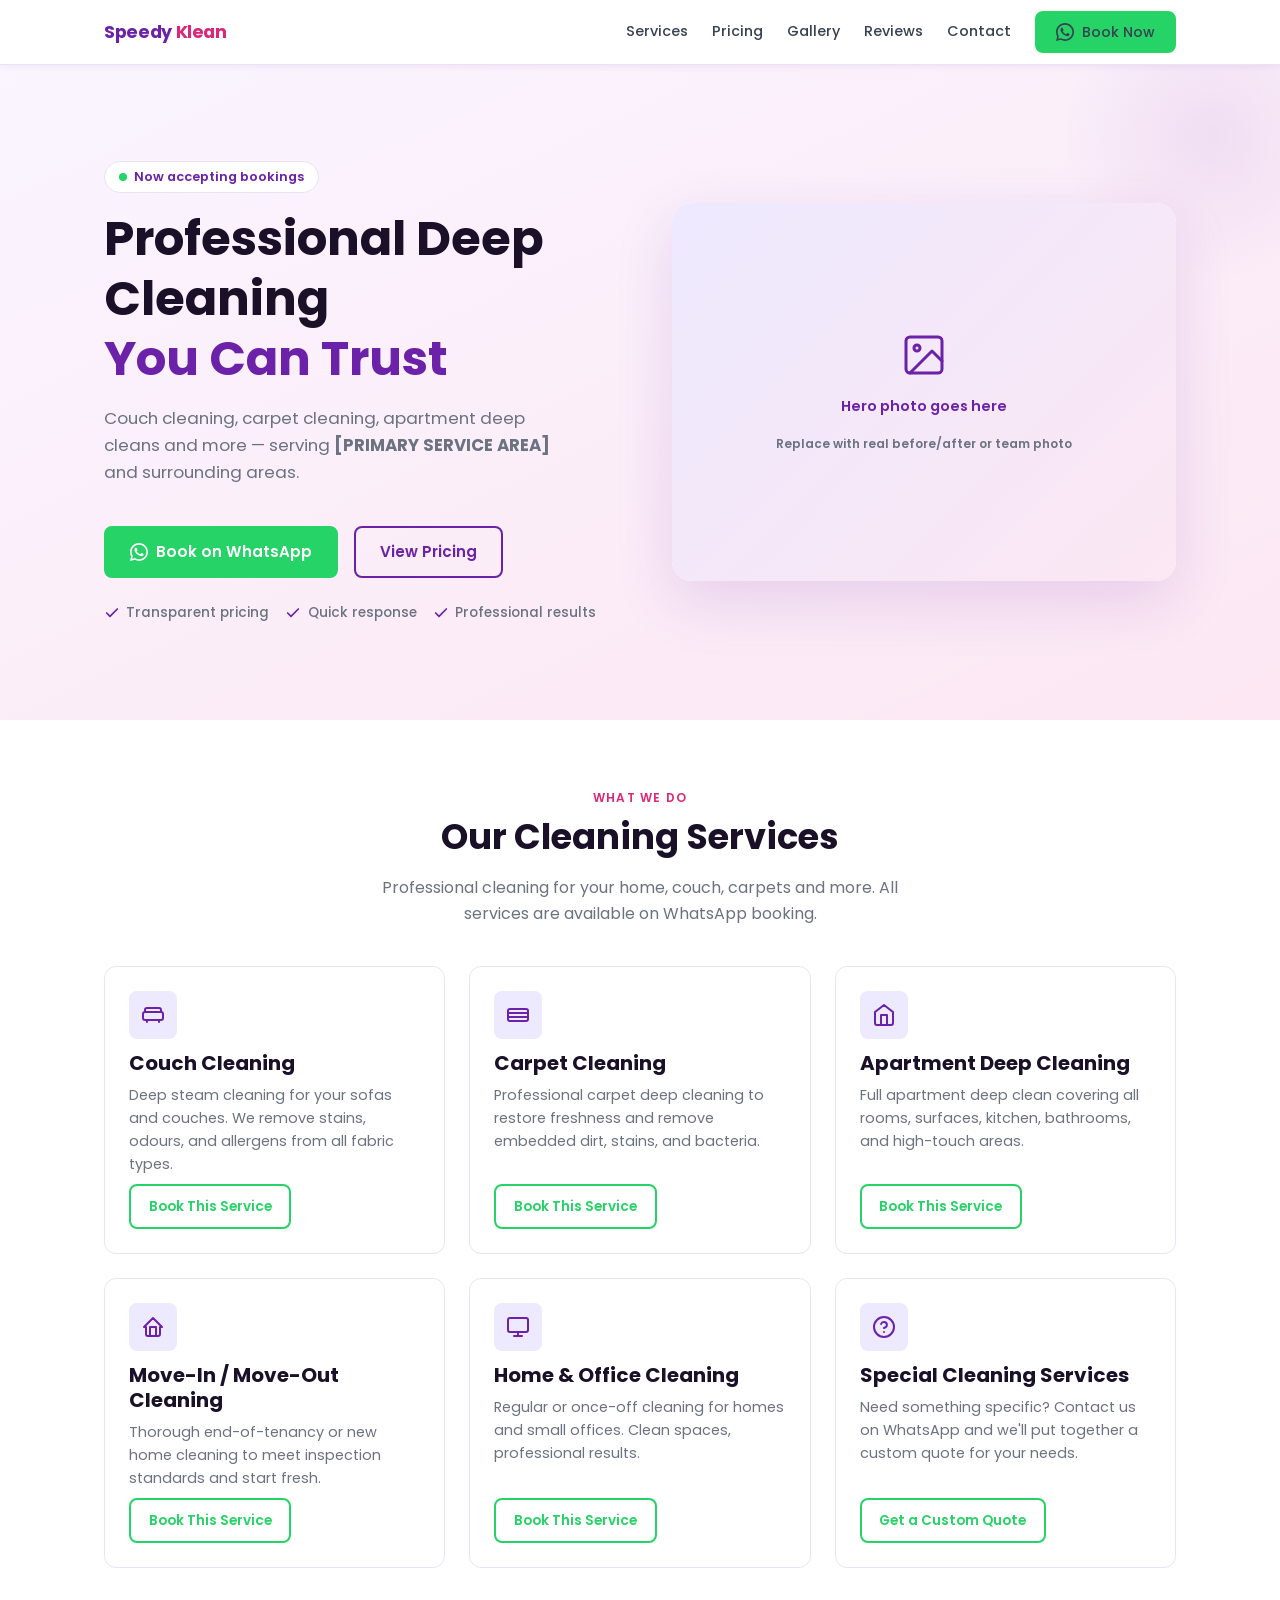
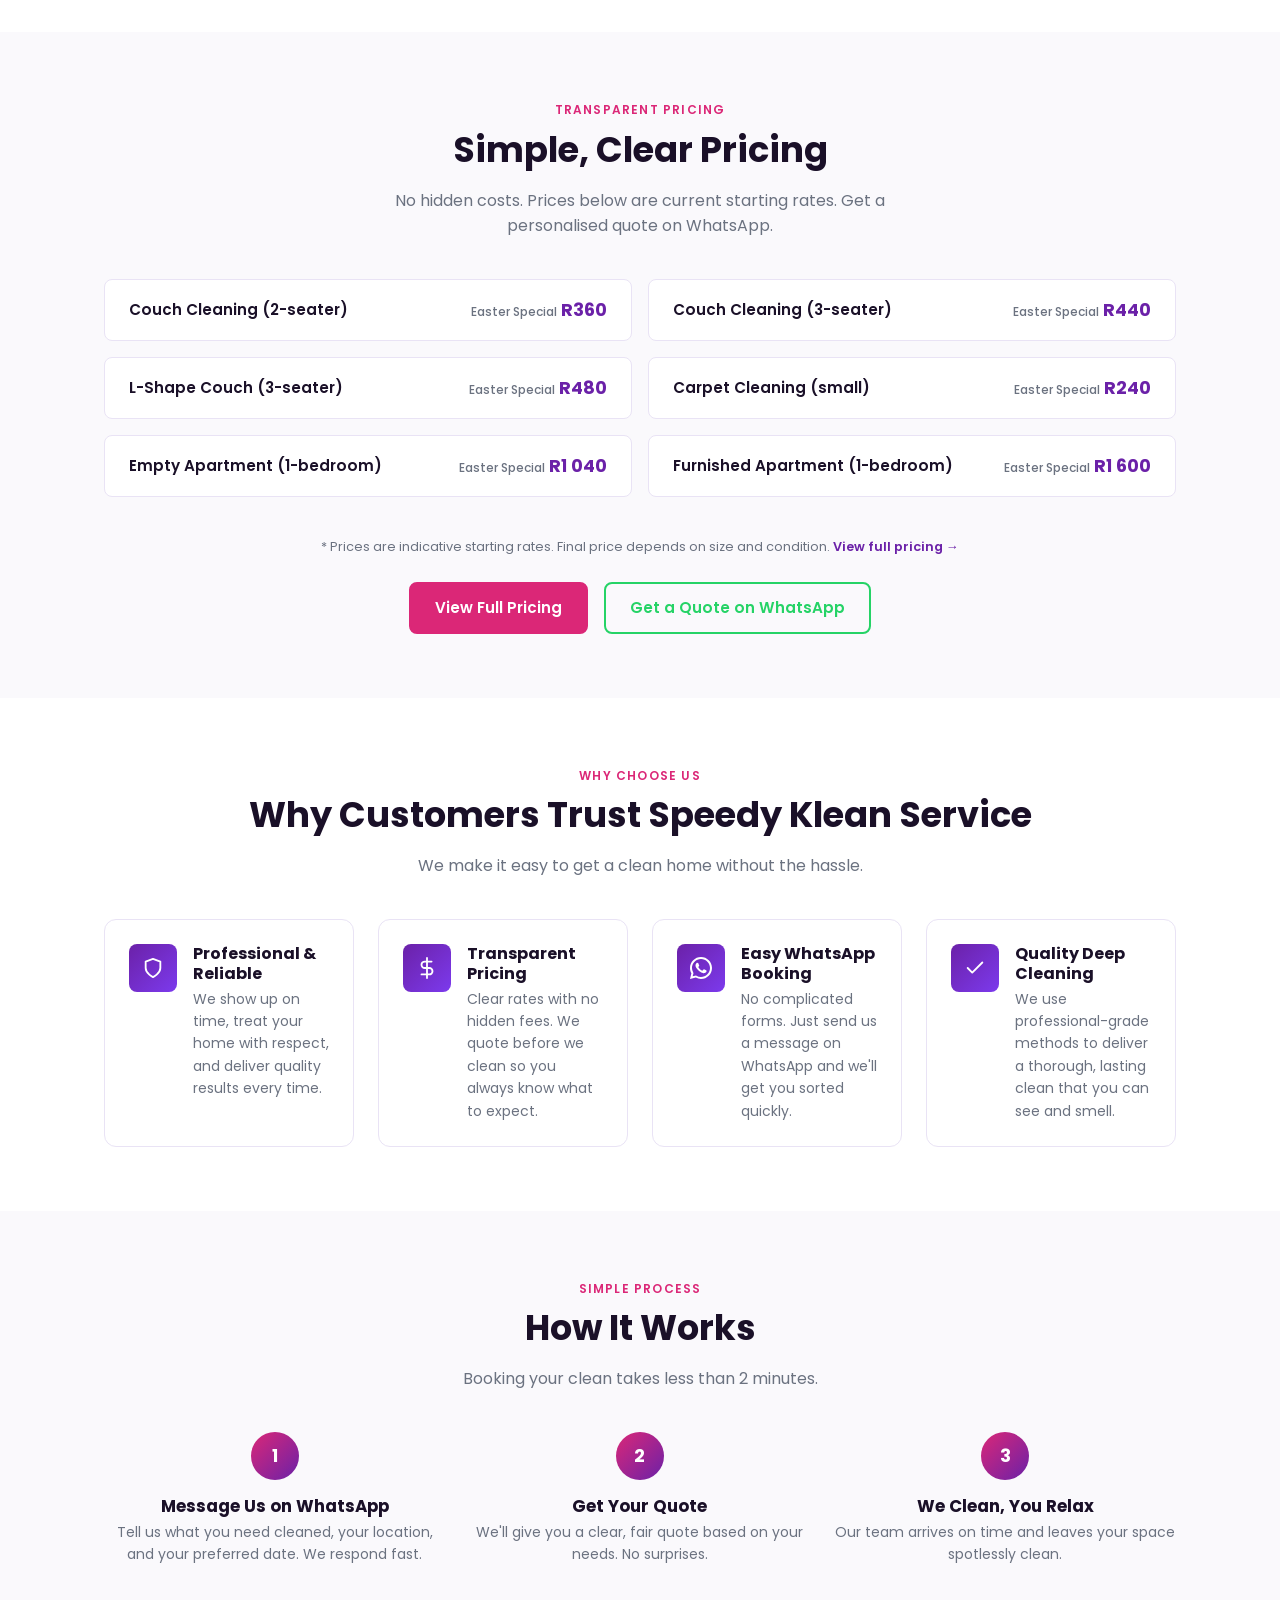
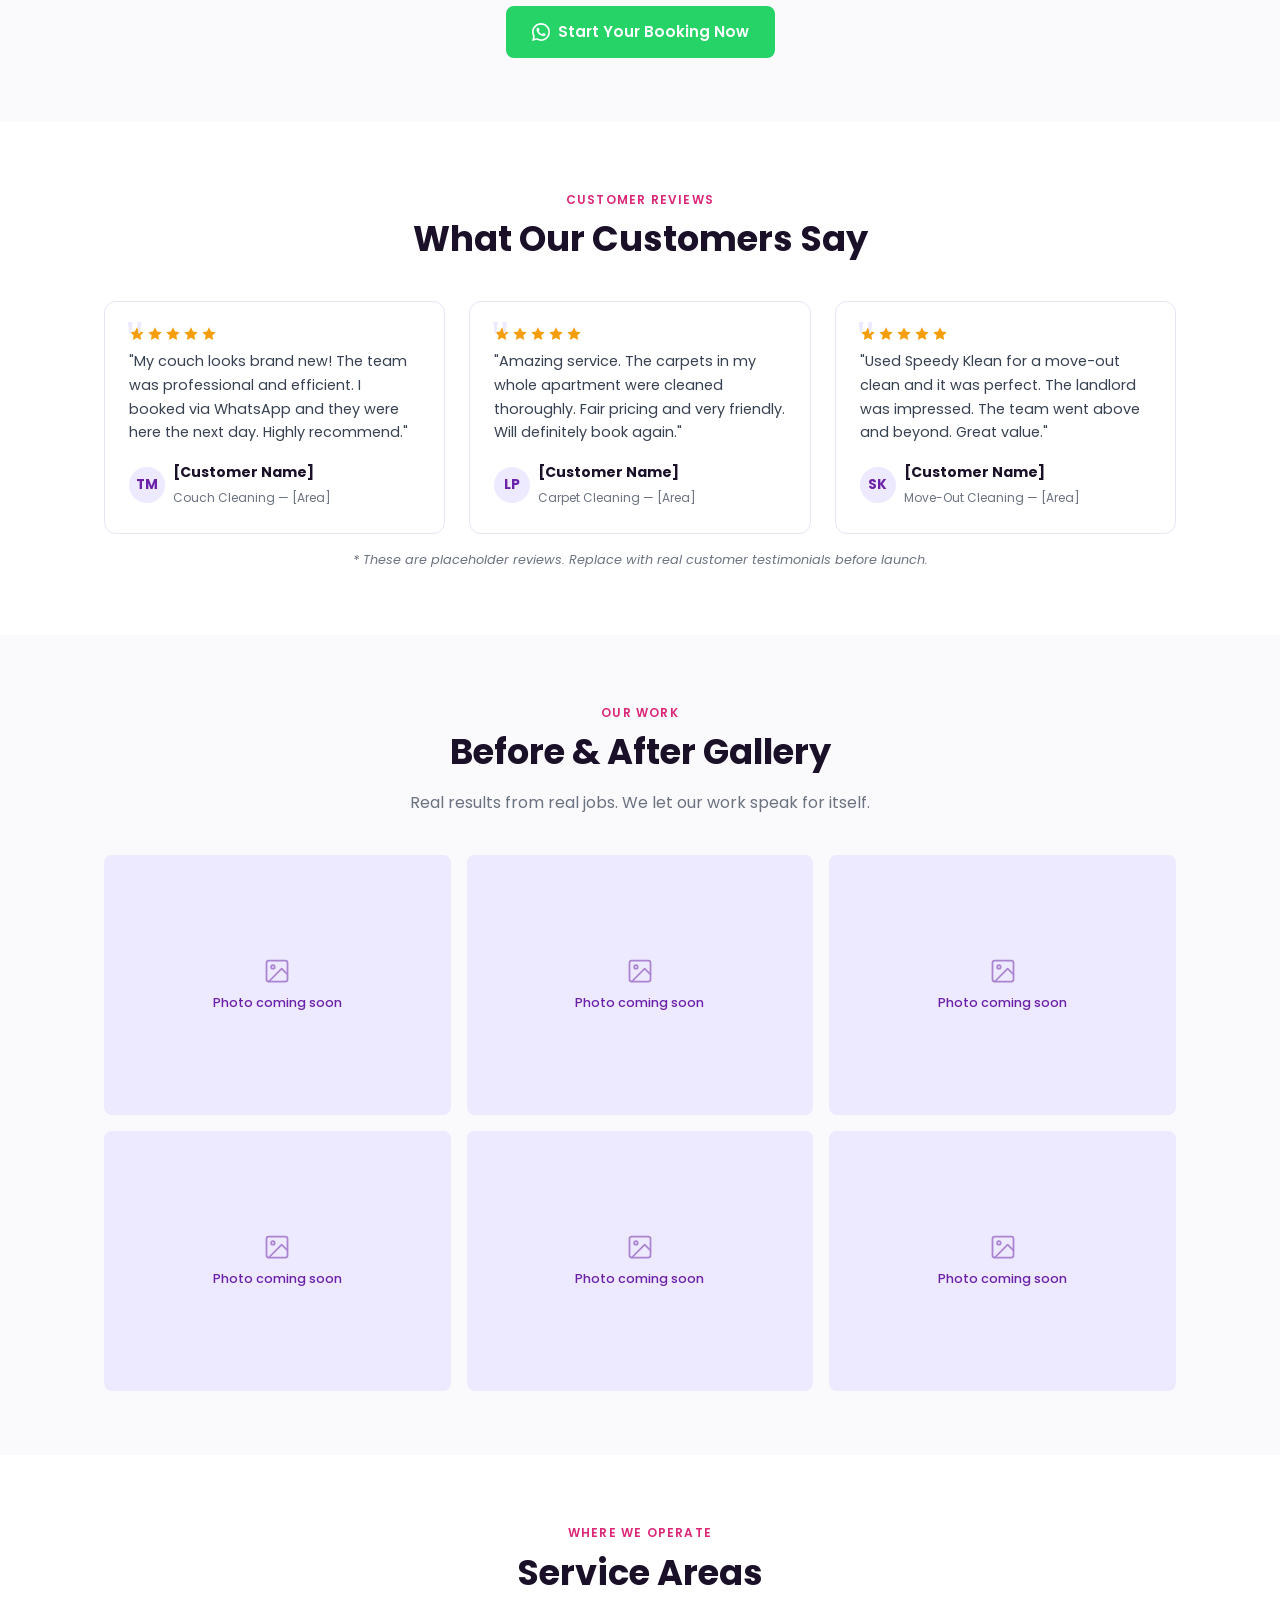
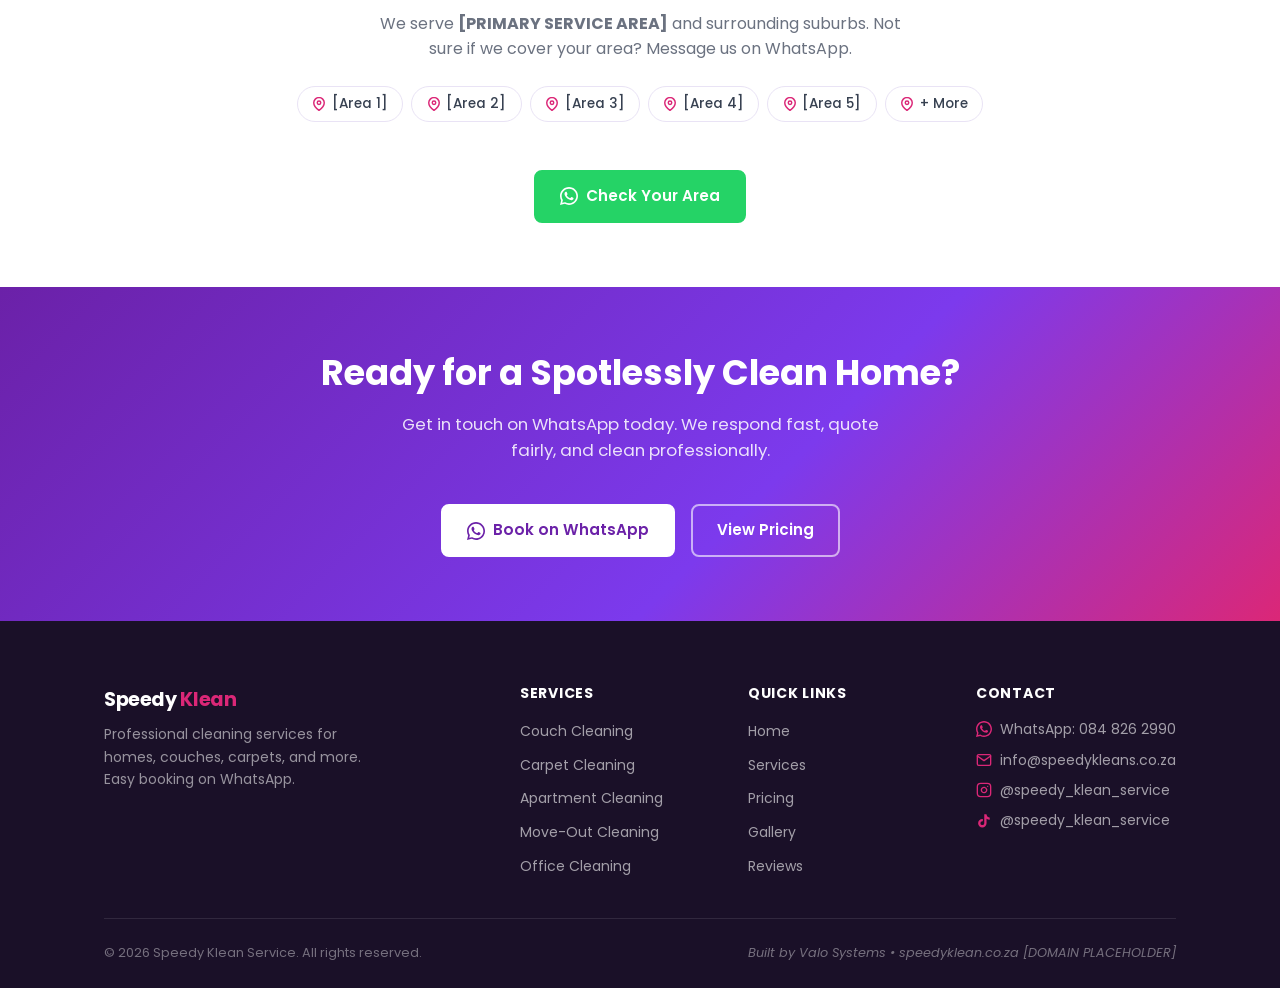
==== commit 08d4d681: "Update site with real business data from client - WhatsApp number: 084 826 2990 (27848262990) - Emai" ====
--- a/index.html
+++ b/index.html
@@ -4,10 +4,9 @@
   <meta charset="UTF-8" />
   <meta name="viewport" content="width=device-width, initial-scale=1.0" />
 
-  <!-- SEO: Update [PRIMARY SERVICE AREA] before launch -->
   <title>Speedy Klean Service | Professional Cleaning in [PRIMARY SERVICE AREA]</title>
   <meta name="description"
-    content="Speedy Klean Service offers professional couch cleaning, carpet cleaning, and apartment deep cleaning in [PRIMARY SERVICE AREA]. Easy booking on WhatsApp. Affordable, reliable, trusted." />
+    content="Speedy Klean Service offers professional couch cleaning, carpet cleaning, and apartment deep cleaning. Easy booking on WhatsApp: 084 826 2990. Affordable, reliable, trusted." />
   <meta name="keywords"
     content="couch cleaning, carpet cleaning, apartment cleaning, deep cleaning, [PRIMARY SERVICE AREA], professional cleaning service" />
 
@@ -31,8 +30,8 @@
     "@type": "LocalBusiness",
     "name": "Speedy Klean Service",
     "description": "Professional couch cleaning, carpet cleaning, and deep cleaning services.",
-    "url": "[WEBSITE_URL]",
-    "telephone": "[PHONE_NUMBER]",
+    "url": "https://sibusisomashita.github.io/speedy-klean/",
+    "telephone": "+27848262990",
     "address": {
       "@type": "PostalAddress",
       "addressLocality": "[PRIMARY SERVICE AREA]",
@@ -265,48 +264,47 @@
           </p>
         </div>
 
-        <!-- PLACEHOLDER: Replace prices with confirmed rates before launch -->
         <div class="pricing-preview-grid">
           <div class="pricing-preview-item">
             <span>Couch Cleaning (2-seater)</span>
             <div class="pricing-from">
-              <small>from</small>
-              <strong>R250</strong>
+              <small>Easter Special</small>
+              <strong>R360</strong>
             </div>
           </div>
           <div class="pricing-preview-item">
             <span>Couch Cleaning (3-seater)</span>
             <div class="pricing-from">
-              <small>from</small>
-              <strong>R350</strong>
+              <small>Easter Special</small>
+              <strong>R440</strong>
             </div>
           </div>
           <div class="pricing-preview-item">
-            <span>Carpet Cleaning (per room)</span>
+            <span>L-Shape Couch (3-seater)</span>
             <div class="pricing-from">
-              <small>from</small>
-              <strong>R180</strong>
+              <small>Easter Special</small>
+              <strong>R480</strong>
             </div>
           </div>
           <div class="pricing-preview-item">
-            <span>Apartment Cleaning (1-bed)</span>
+            <span>Carpet Cleaning (small)</span>
             <div class="pricing-from">
-              <small>from</small>
-              <strong>R550</strong>
+              <small>Easter Special</small>
+              <strong>R240</strong>
             </div>
           </div>
           <div class="pricing-preview-item">
-            <span>L-Shape Couch Cleaning</span>
+            <span>Empty Apartment (1-bedroom)</span>
             <div class="pricing-from">
-              <small>from</small>
-              <strong>R500</strong>
+              <small>Easter Special</small>
+              <strong>R1&thinsp;040</strong>
             </div>
           </div>
           <div class="pricing-preview-item">
-            <span>Move-Out Cleaning</span>
+            <span>Furnished Apartment (1-bedroom)</span>
             <div class="pricing-from">
-              <small>from</small>
-              <strong>R650</strong>
+              <small>Easter Special</small>
+              <strong>R1&thinsp;600</strong>
             </div>
           </div>
         </div>
@@ -684,24 +682,28 @@
           <h4>Contact</h4>
           <ul>
             <li>
-              <!-- PLACEHOLDER: replace with real WhatsApp number -->
               <a href="#" data-wa="general" class="footer-contact-item">
                 <svg xmlns="http://www.w3.org/2000/svg" viewBox="0 0 24 24" fill="currentColor"><path d="M17.472 14.382c-.297-.149-1.758-.867-2.03-.967-.273-.099-.471-.148-.67.15-.197.297-.767.966-.94 1.164-.173.199-.347.223-.644.075-.297-.15-1.255-.463-2.39-1.475-.883-.788-1.48-1.761-1.653-2.059-.173-.297-.018-.458.13-.606.134-.133.298-.347.446-.52.149-.174.198-.298.298-.497.099-.198.05-.371-.025-.52-.075-.149-.669-1.612-.916-2.207-.242-.579-.487-.5-.669-.51-.173-.008-.371-.01-.57-.01-.198 0-.52.074-.792.372-.272.297-1.04 1.016-1.04 2.479 0 1.462 1.065 2.875 1.213 3.074.149.198 2.096 3.2 5.077 4.487.709.306 1.262.489 1.694.625.712.227 1.36.195 1.871.118.571-.085 1.758-.719 2.006-1.413.248-.694.248-1.289.173-1.413-.074-.124-.272-.198-.57-.347z"/><path d="M12 0C5.373 0 0 5.373 0 12c0 2.127.555 4.126 1.526 5.862L0 24l6.335-1.513A11.945 11.945 0 0012 24c6.627 0 12-5.373 12-12S18.627 0 12 0zm0 21.818a9.806 9.806 0 01-5.001-1.37l-.359-.213-3.72.888.916-3.618-.234-.372A9.788 9.788 0 012.182 12C2.182 6.57 6.57 2.182 12 2.182S21.818 6.57 21.818 12 17.43 21.818 12 21.818z"/></svg>
-                WhatsApp: [NUMBER]
+                WhatsApp: 084 826 2990
               </a>
             </li>
             <li>
-              <span class="footer-contact-item">
-                <svg xmlns="http://www.w3.org/2000/svg" viewBox="0 0 24 24" fill="none" stroke="currentColor" stroke-width="2" stroke-linecap="round" stroke-linejoin="round"><path d="M21 10c0 7-9 13-9 13s-9-6-9-13a9 9 0 0 1 18 0z"/><circle cx="12" cy="10" r="3"/></svg>
-                [PRIMARY SERVICE AREA]
-              </span>
+              <a href="mailto:info@speedykleans.co.za" class="footer-contact-item">
+                <svg xmlns="http://www.w3.org/2000/svg" viewBox="0 0 24 24" fill="none" stroke="currentColor" stroke-width="2" stroke-linecap="round" stroke-linejoin="round"><path d="M4 4h16c1.1 0 2 .9 2 2v12c0 1.1-.9 2-2 2H4c-1.1 0-2-.9-2-2V6c0-1.1.9-2 2-2z"/><polyline points="22,6 12,13 2,6"/></svg>
+                info@speedykleans.co.za
+              </a>
             </li>
             <li>
-              <!-- PLACEHOLDER: confirm business hours -->
-              <span class="footer-contact-item">
-                <svg xmlns="http://www.w3.org/2000/svg" viewBox="0 0 24 24" fill="none" stroke="currentColor" stroke-width="2" stroke-linecap="round" stroke-linejoin="round"><circle cx="12" cy="12" r="10"/><polyline points="12 6 12 12 16 14"/></svg>
-                [Business Hours]
-              </span>
+              <a href="https://www.instagram.com/speedy_klean_service" target="_blank" rel="noopener noreferrer" class="footer-contact-item">
+                <svg xmlns="http://www.w3.org/2000/svg" viewBox="0 0 24 24" fill="none" stroke="currentColor" stroke-width="2" stroke-linecap="round" stroke-linejoin="round"><rect x="2" y="2" width="20" height="20" rx="5" ry="5"/><path d="M16 11.37A4 4 0 1 1 12.63 8 4 4 0 0 1 16 11.37z"/><line x1="17.5" y1="6.5" x2="17.51" y2="6.5"/></svg>
+                @speedy_klean_service
+              </a>
+            </li>
+            <li>
+              <a href="https://www.tiktok.com/@speedy_klean_service" target="_blank" rel="noopener noreferrer" class="footer-contact-item">
+                <svg xmlns="http://www.w3.org/2000/svg" viewBox="0 0 24 24" fill="currentColor" width="16" height="16"><path d="M19.59 6.69a4.83 4.83 0 01-3.77-4.25V2h-3.45v13.67a2.89 2.89 0 01-2.88 2.5 2.89 2.89 0 01-2.89-2.89 2.89 2.89 0 012.89-2.89c.28 0 .54.04.79.1V9.01a6.33 6.33 0 00-.79-.05 6.34 6.34 0 00-6.34 6.34 6.34 6.34 0 006.34 6.34 6.34 6.34 0 006.33-6.34V8.69a8.16 8.16 0 004.77 1.52V6.76a4.85 4.85 0 01-1-.07z"/></svg>
+                @speedy_klean_service
+              </a>
             </li>
           </ul>
         </div>
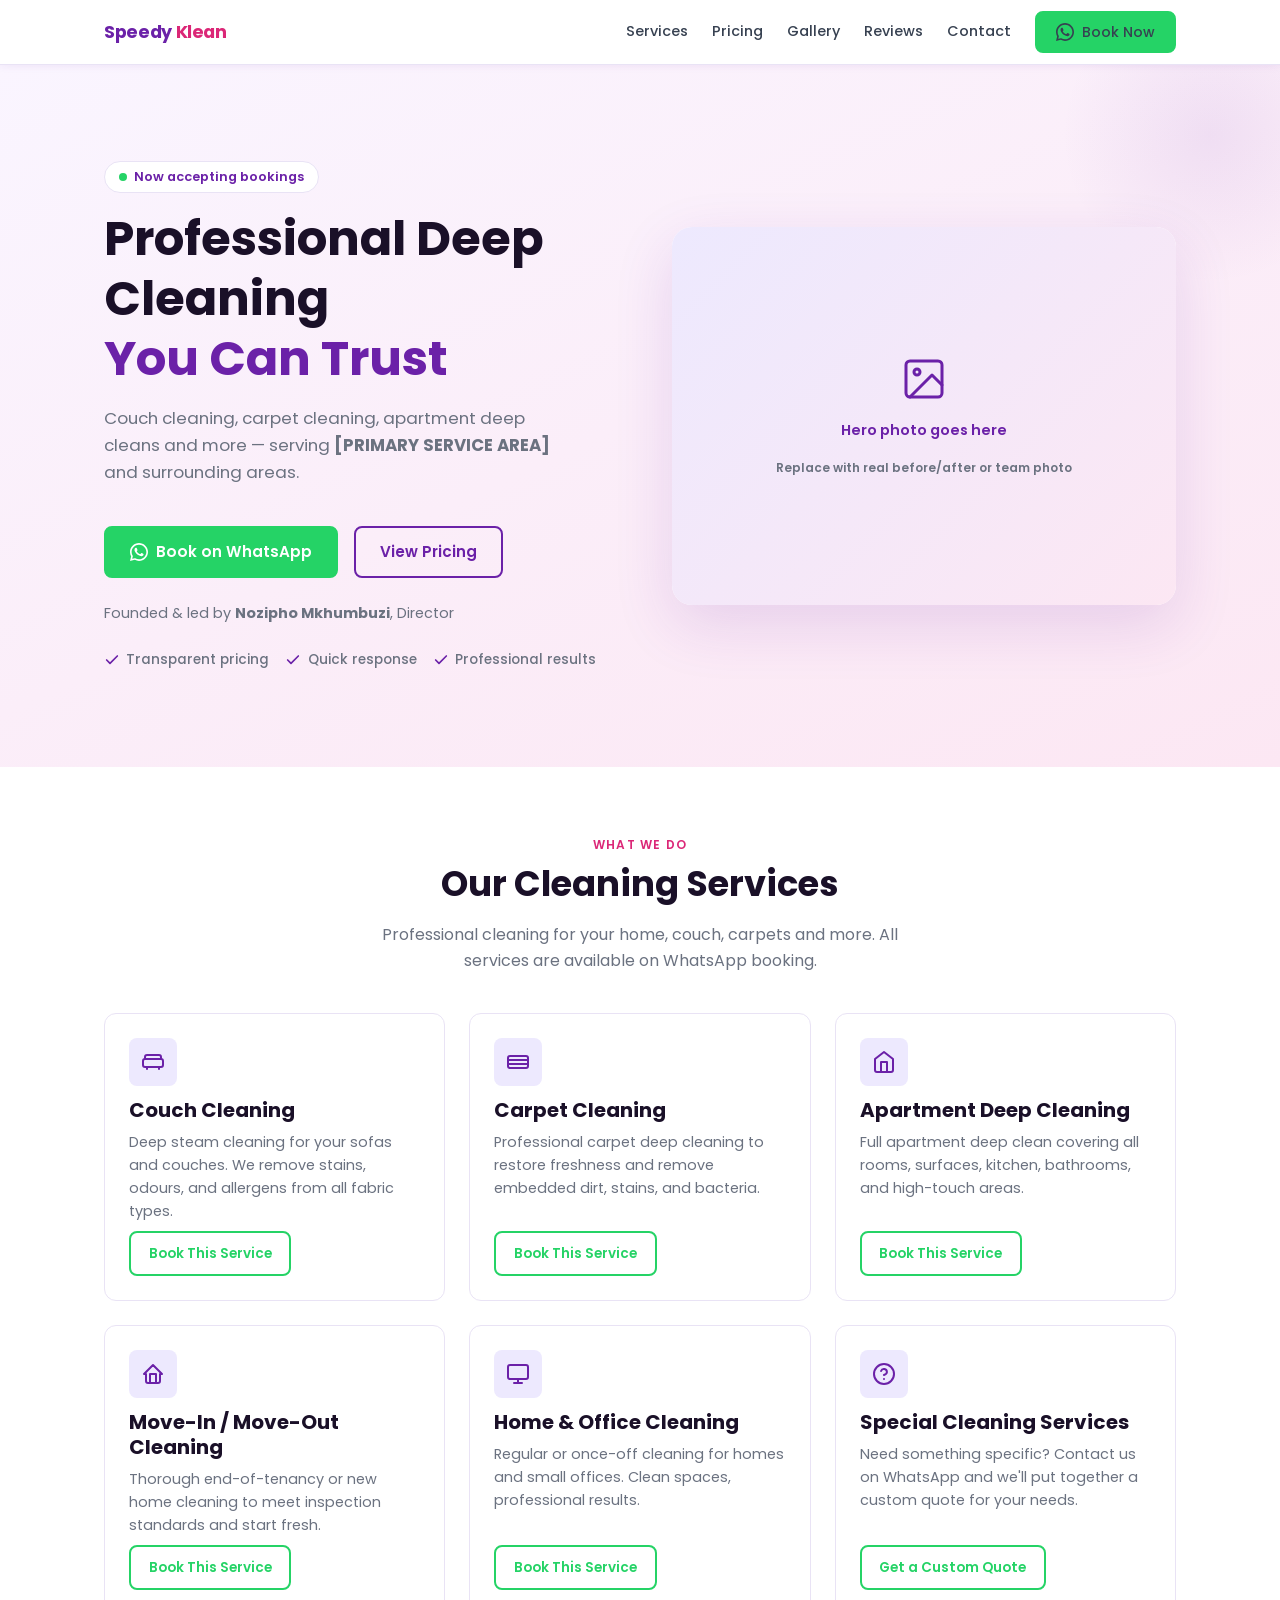
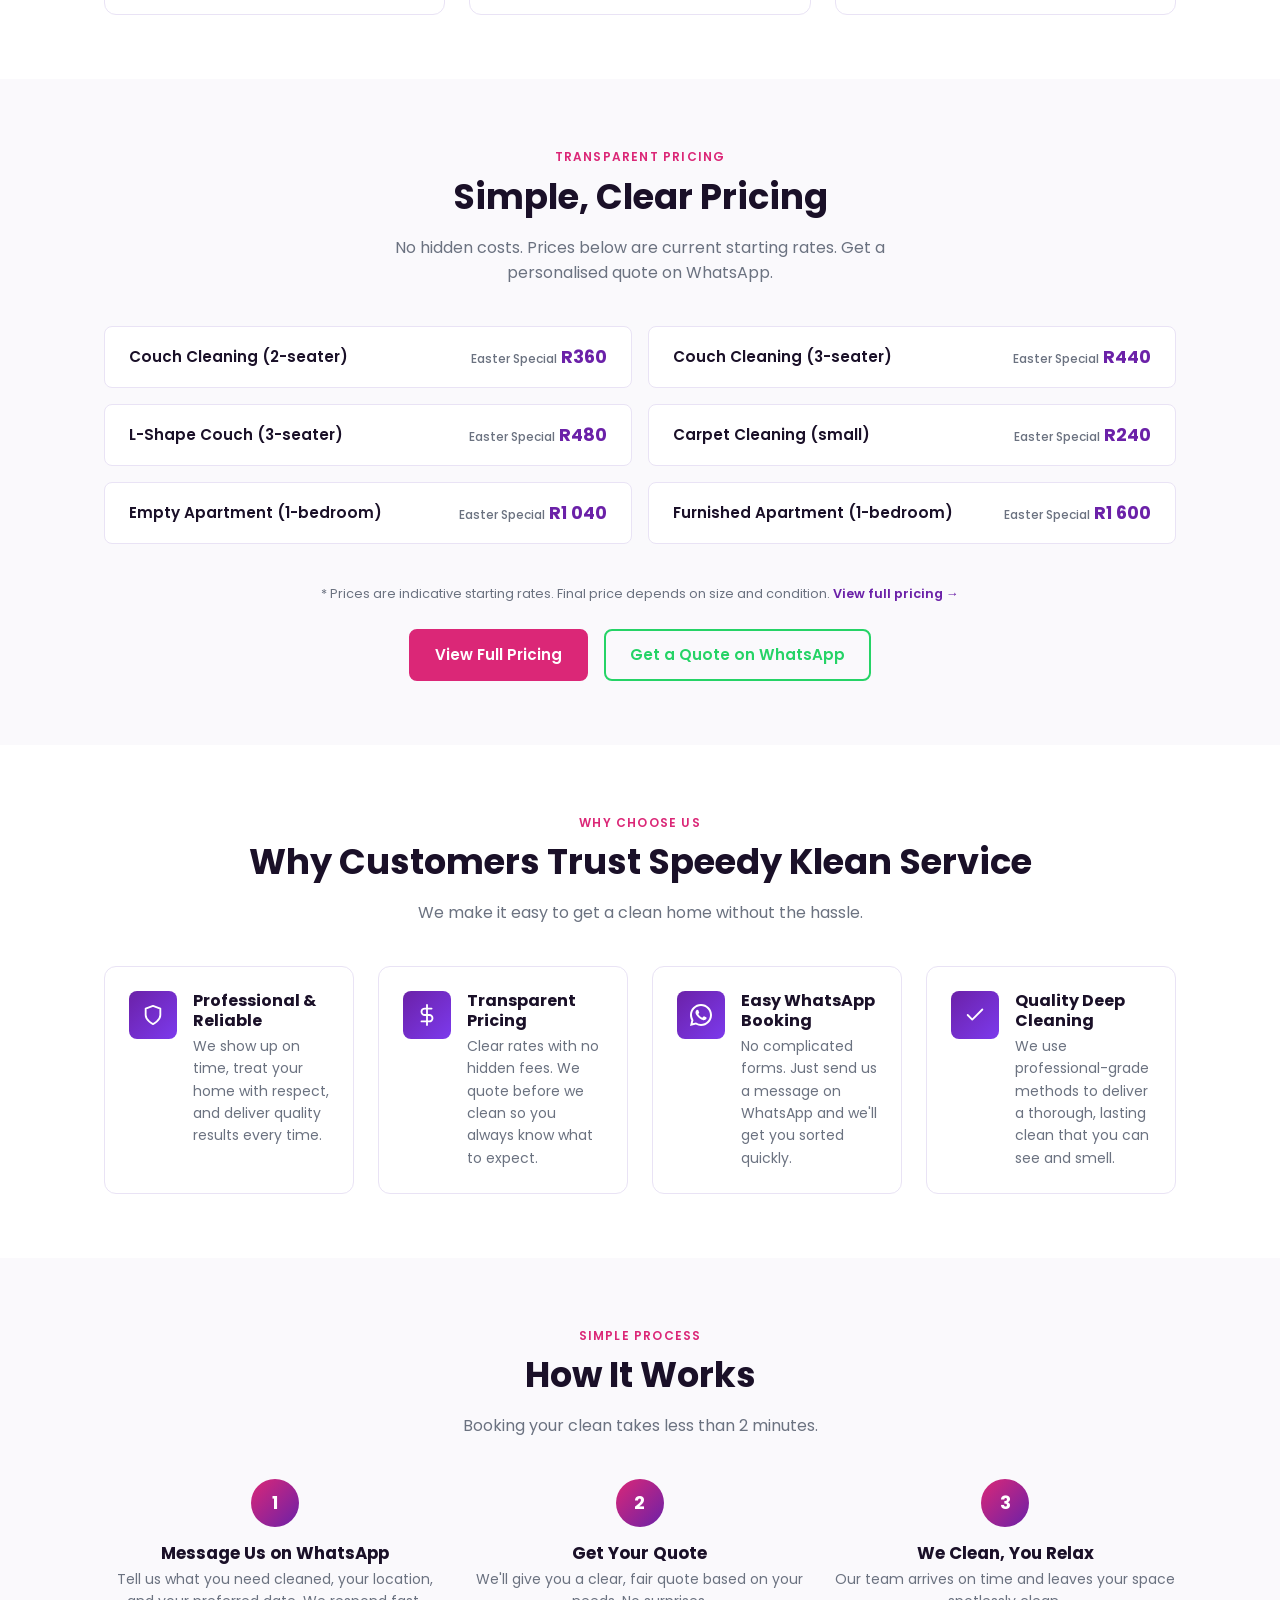
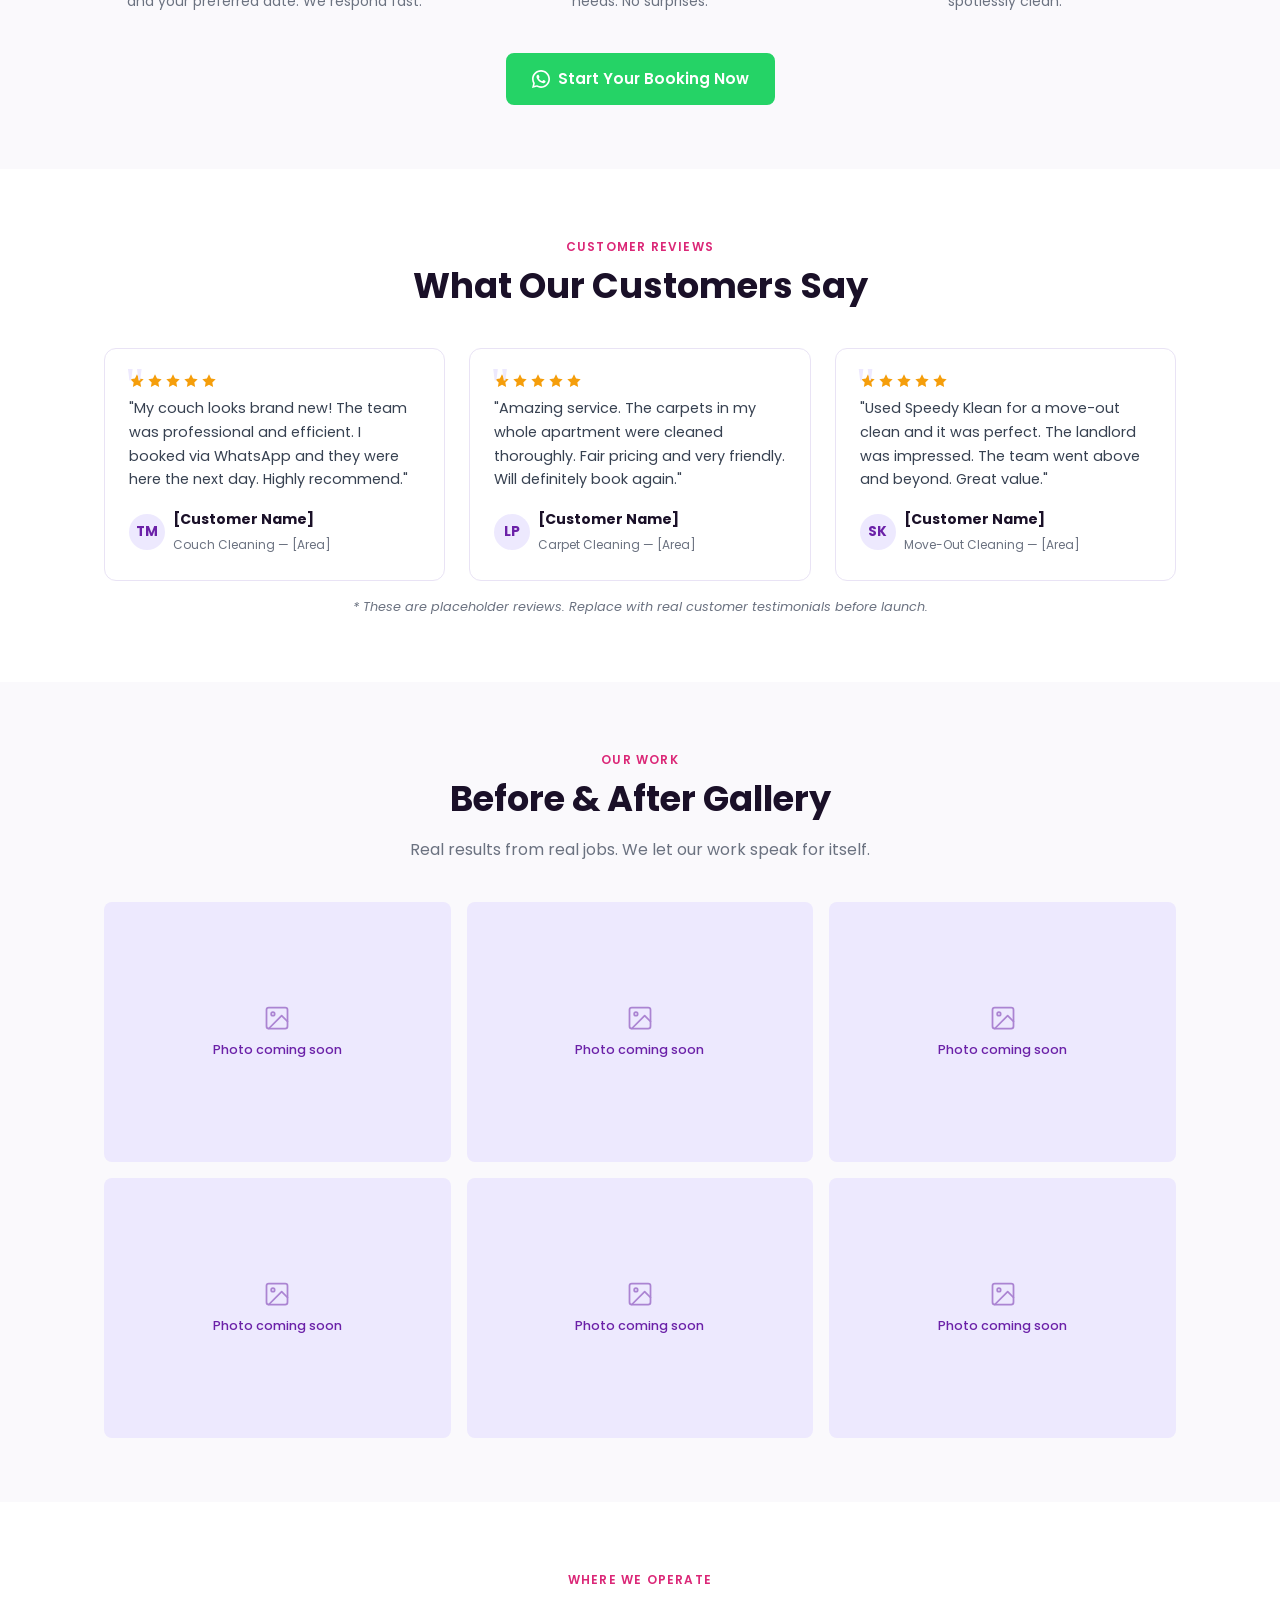
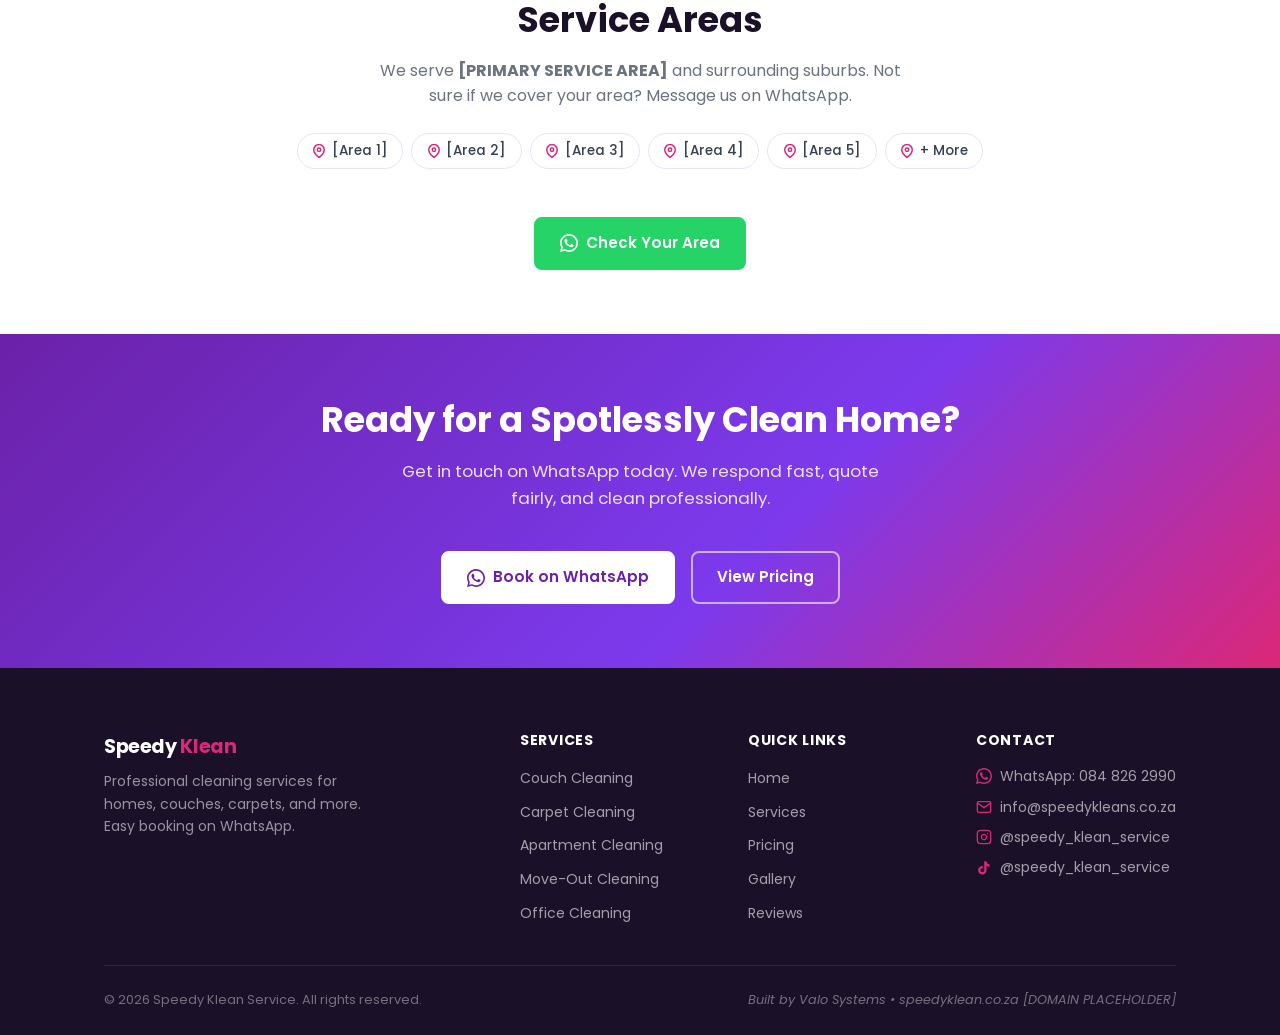
==== commit 25fec3de: "Add director name to hero section Display Nozipho Mkhumbuzi as Director beneath the hero CTA buttons" ====
--- a/index.html
+++ b/index.html
@@ -140,6 +140,10 @@
             <a class="btn btn-outline" href="pricing.html">View Pricing</a>
           </div>
 
+          <p class="hero-director">
+            Founded &amp; led by <strong>Nozipho Mkhumbuzi</strong>, Director
+          </p>
+
           <div class="hero-trust">
             <span class="hero-trust-item">
               <svg xmlns="http://www.w3.org/2000/svg" width="16" height="16" viewBox="0 0 24 24" fill="none" stroke="currentColor" stroke-width="2.5" stroke-linecap="round" stroke-linejoin="round" aria-hidden="true"><polyline points="20 6 9 17 4 12"/></svg>
--- a/styles.css
+++ b/styles.css
@@ -424,6 +424,13 @@
   max-width: 480px;
 }
 
+.hero-director {
+  font-size: 0.9rem;
+  color: var(--text-muted);
+  margin-top: var(--space-md);
+  margin-bottom: 0;
+}
+
 .hero-trust {
   display: flex;
   flex-wrap: wrap;
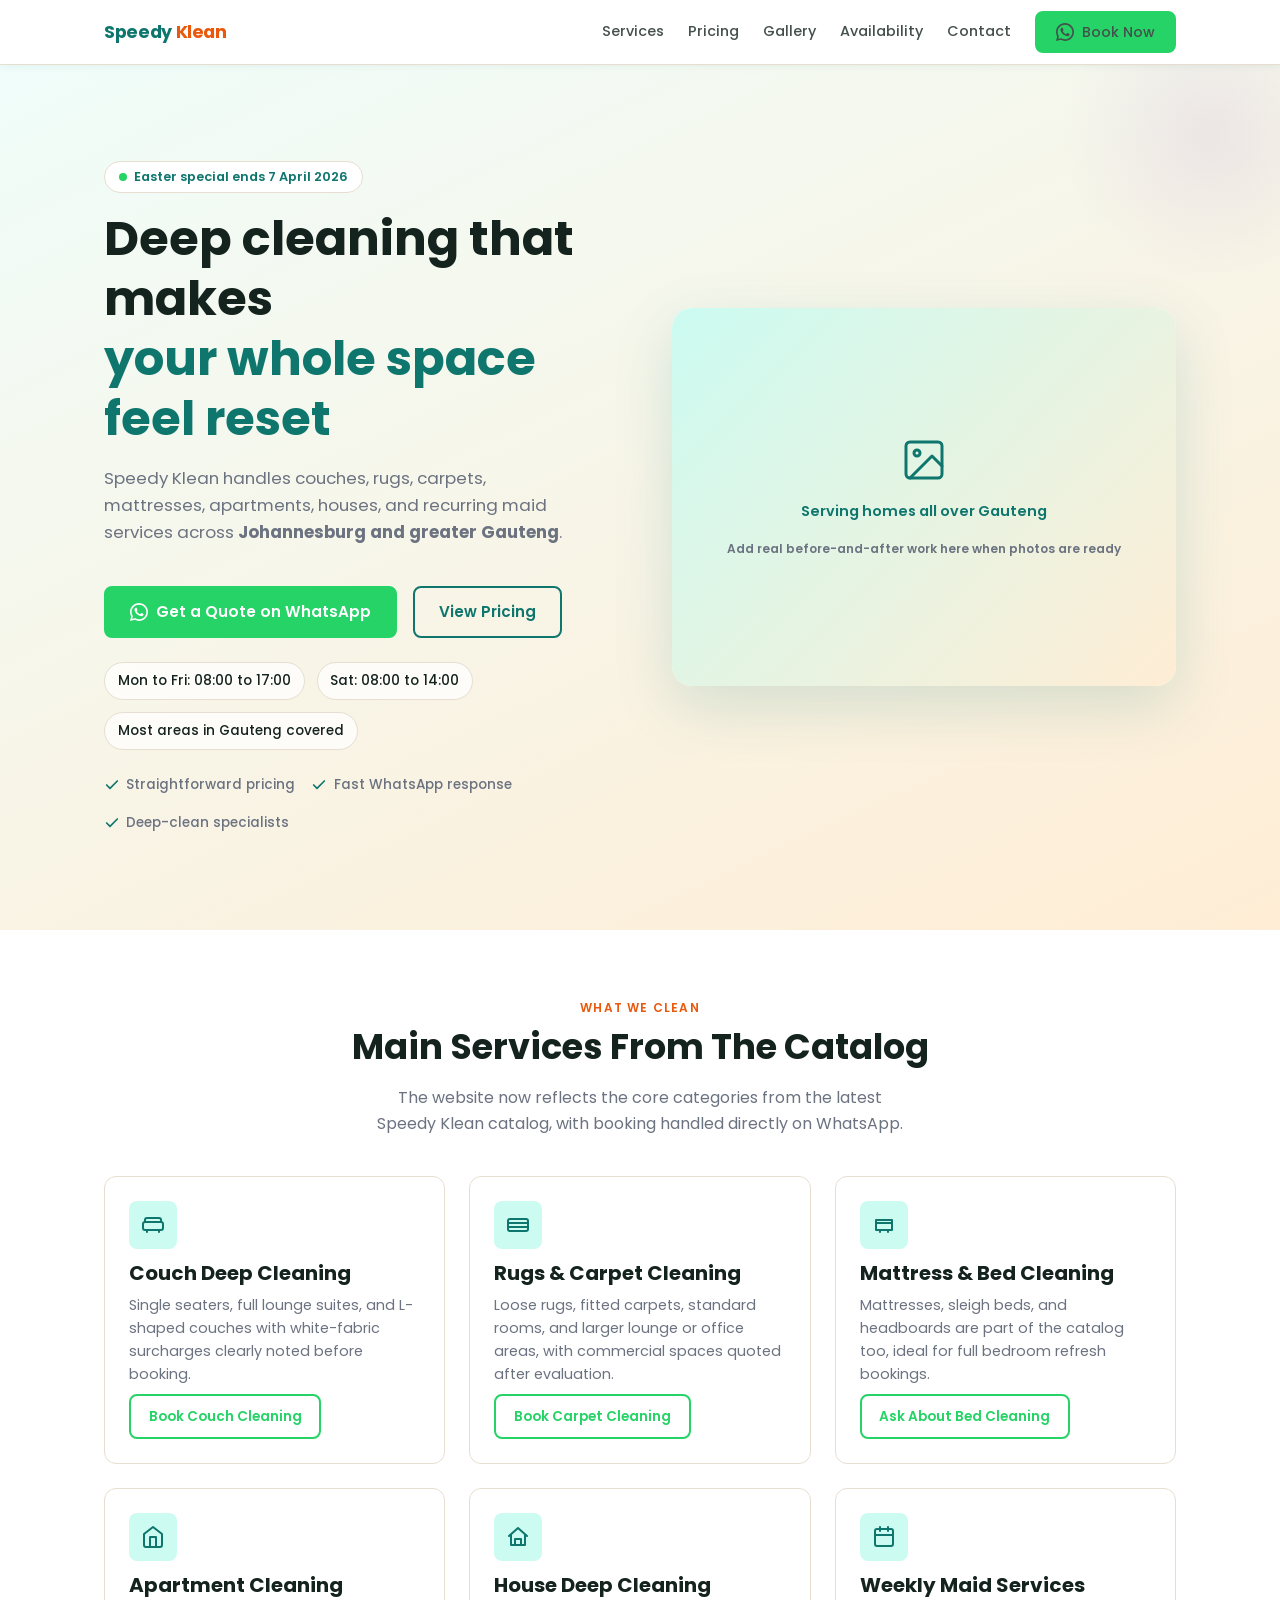
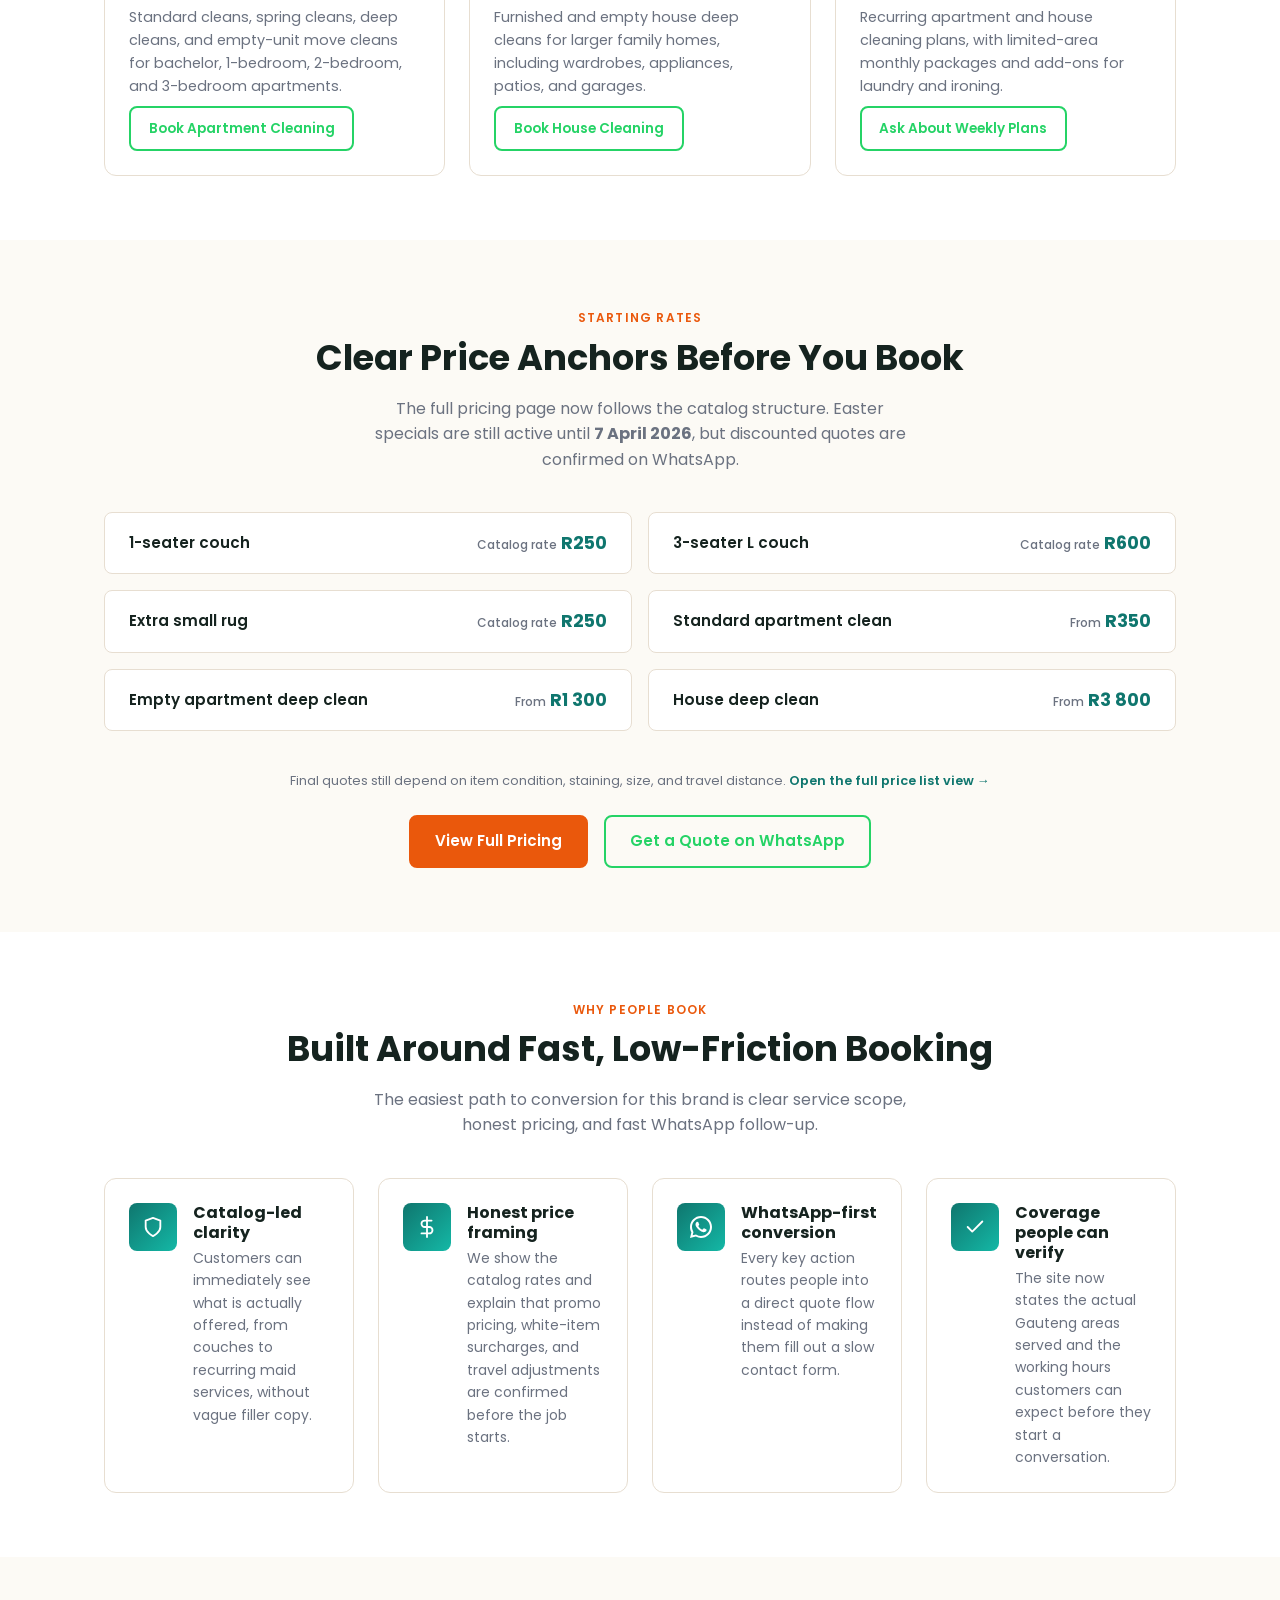
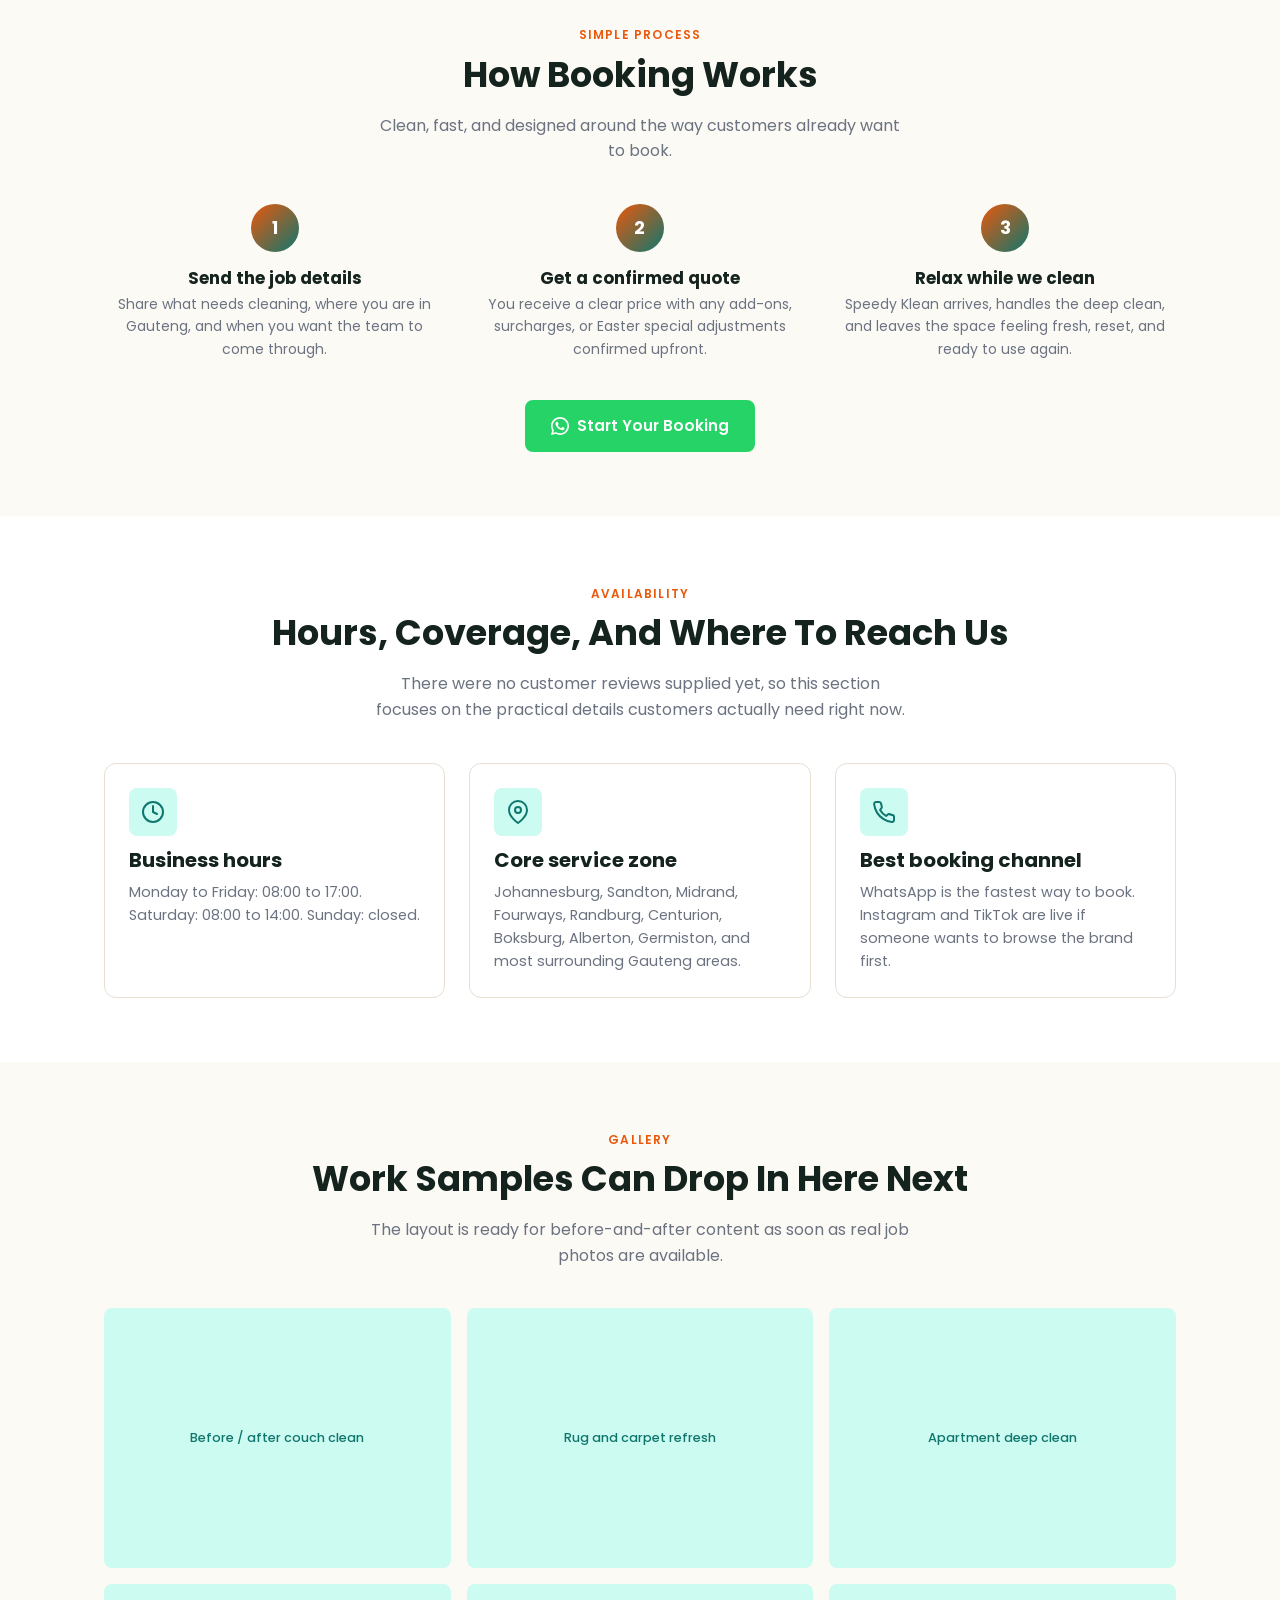
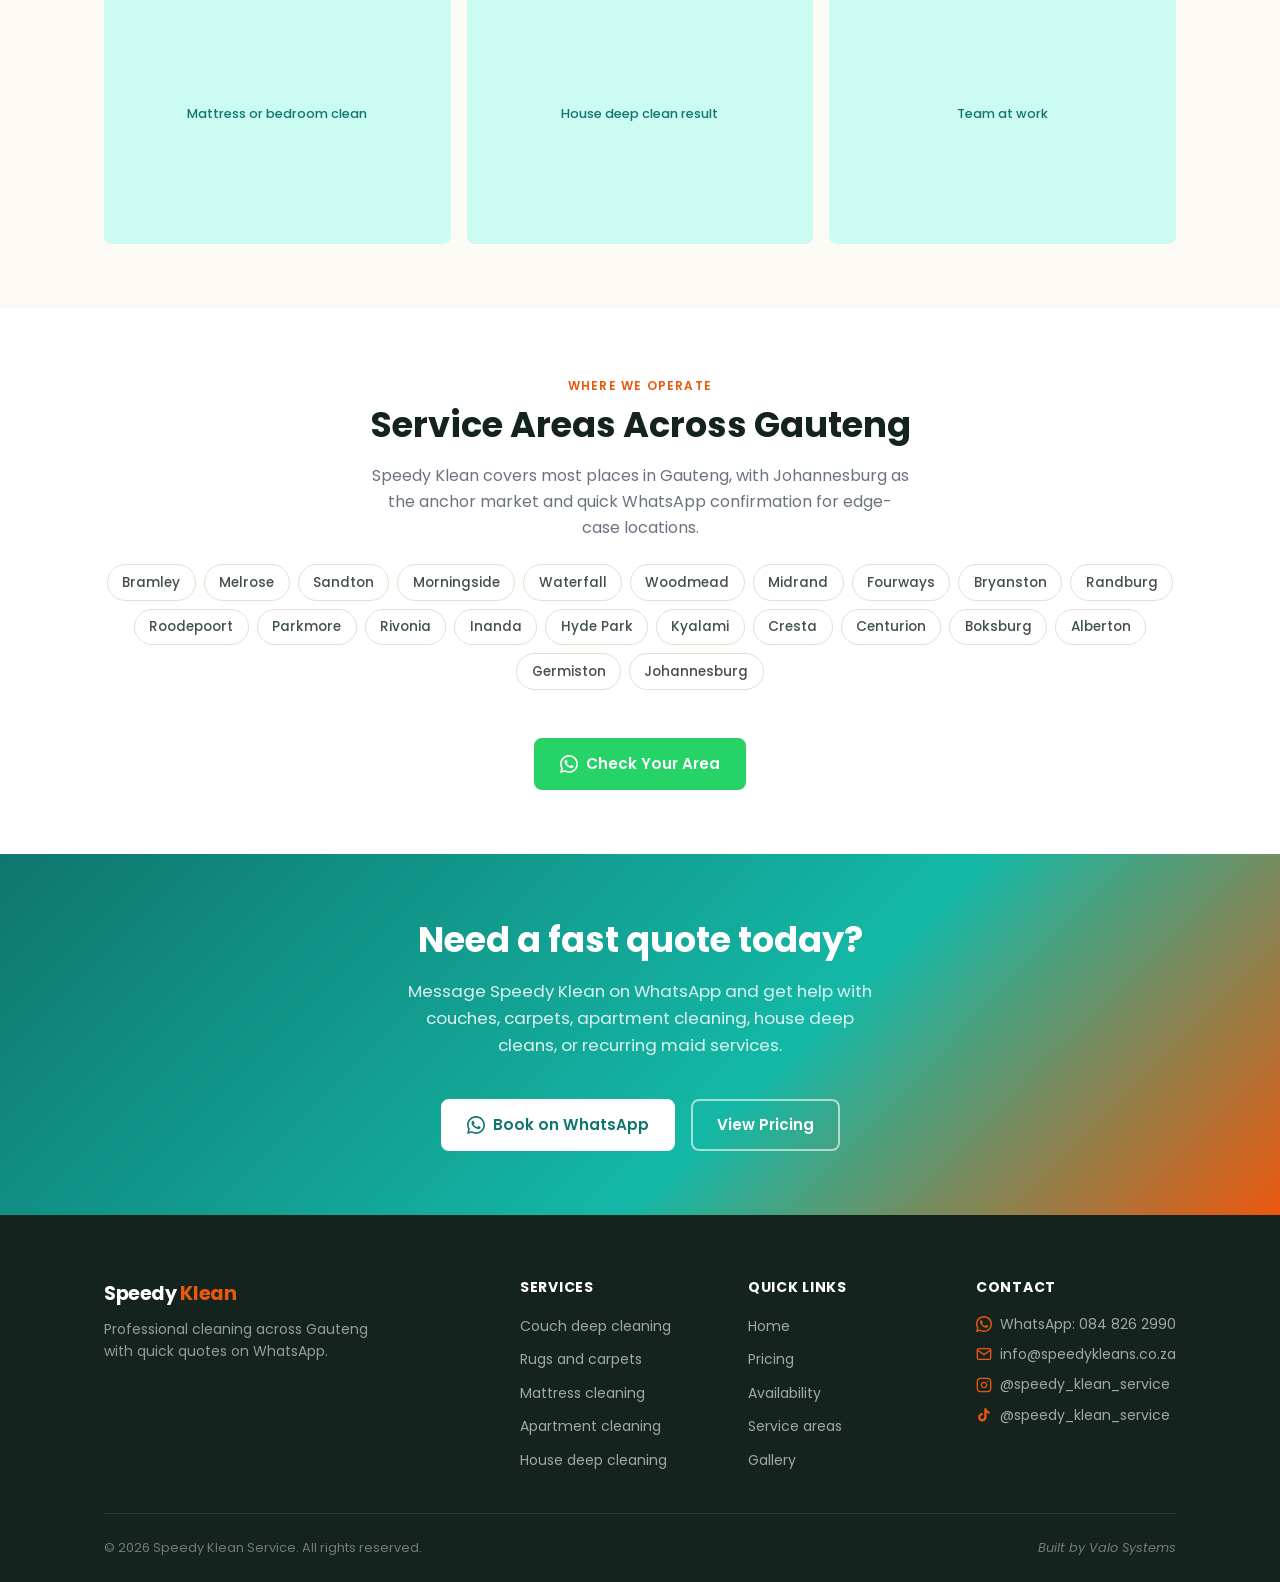
==== commit 0f2df389: "Finalize client-ready website updates" ====
--- a/index.html
+++ b/index.html
@@ -4,71 +4,92 @@
   <meta charset="UTF-8" />
   <meta name="viewport" content="width=device-width, initial-scale=1.0" />
 
-  <title>Speedy Klean Service | Professional Cleaning in [PRIMARY SERVICE AREA]</title>
-  <meta name="description"
-    content="Speedy Klean Service offers professional couch cleaning, carpet cleaning, and apartment deep cleaning. Easy booking on WhatsApp: 084 826 2990. Affordable, reliable, trusted." />
-  <meta name="keywords"
-    content="couch cleaning, carpet cleaning, apartment cleaning, deep cleaning, [PRIMARY SERVICE AREA], professional cleaning service" />
-
-  <!-- Open Graph -->
-  <meta property="og:title" content="Speedy Klean Service | Professional Cleaning" />
-  <meta property="og:description" content="Professional couch, carpet and apartment cleaning. Book easily on WhatsApp." />
+  <title>Speedy Klean Service | Professional Cleaning Across Gauteng</title>
+  <meta
+    name="description"
+    content="Speedy Klean Service offers couch, rug, carpet, mattress, apartment, and house cleaning across Gauteng. Book quickly on WhatsApp: 084 826 2990."
+  />
+  <meta
+    name="keywords"
+    content="cleaning services Gauteng, couch cleaning Johannesburg, carpet cleaning Sandton, apartment cleaning Midrand, house deep cleaning Gauteng, mattress cleaning Johannesburg"
+  />
+
+  <meta property="og:title" content="Speedy Klean Service | Professional Cleaning Across Gauteng" />
+  <meta property="og:description" content="Trusted couch, carpet, apartment, mattress, and house cleaning with easy WhatsApp booking." />
   <meta property="og:type" content="website" />
 
-  <!-- Fonts -->
   <link rel="preconnect" href="https://fonts.googleapis.com" />
   <link rel="preconnect" href="https://fonts.gstatic.com" crossorigin />
   <link href="https://fonts.googleapis.com/css2?family=Poppins:wght@400;500;600;700&display=swap" rel="stylesheet" />
 
-  <!-- Styles -->
   <link rel="stylesheet" href="styles.css" />
 
-  <!-- LocalBusiness Schema — update all [PLACEHOLDER] values before launch -->
   <script type="application/ld+json">
   {
     "@context": "https://schema.org",
     "@type": "LocalBusiness",
     "name": "Speedy Klean Service",
-    "description": "Professional couch cleaning, carpet cleaning, and deep cleaning services.",
+    "description": "Professional couch, rug, carpet, mattress, apartment, and house cleaning across Gauteng.",
     "url": "https://sibusisomashita.github.io/speedy-klean/",
     "telephone": "+27848262990",
     "address": {
       "@type": "PostalAddress",
-      "addressLocality": "[PRIMARY SERVICE AREA]",
-      "addressRegion": "[PROVINCE]",
+      "addressLocality": "Johannesburg",
+      "addressRegion": "Gauteng",
       "addressCountry": "ZA"
     },
-    "areaServed": ["[SERVICE AREA 1]", "[SERVICE AREA 2]", "[SERVICE AREA 3]"],
-    "openingHours": "[BUSINESS HOURS]",
-    "priceRange": "R R",
+    "areaServed": [
+      "Bramley",
+      "Melrose",
+      "Sandton",
+      "Morningside",
+      "Waterfall",
+      "Woodmead",
+      "Midrand",
+      "Fourways",
+      "Bryanston",
+      "Randburg",
+      "Roodepoort",
+      "Parkmore",
+      "Rivonia",
+      "Inanda",
+      "Hyde Park",
+      "Kyalami",
+      "Cresta",
+      "Centurion",
+      "Boksburg",
+      "Alberton",
+      "Germiston",
+      "Johannesburg"
+    ],
+    "openingHours": [
+      "Mo-Fr 08:00-17:00",
+      "Sa 08:00-14:00"
+    ],
+    "priceRange": "R100-R6500",
     "serviceType": [
-      "Couch Cleaning",
-      "Carpet Cleaning",
-      "Apartment Deep Cleaning",
-      "Move-In Move-Out Cleaning",
-      "Office Cleaning"
+      "Couch Deep Cleaning",
+      "Rugs and Carpet Deep Cleaning",
+      "Mattress Deep Cleaning",
+      "Apartment Cleaning",
+      "House Deep Cleaning",
+      "Weekly Maid Services"
     ]
   }
   </script>
 </head>
 <body>
-
-  <!-- ══════════════════════════════════════════════════════════
-       NAVIGATION
-  ══════════════════════════════════════════════════════════ -->
   <header class="site-nav">
     <div class="container nav-inner">
-
       <a href="index.html" class="nav-logo">
         Speedy <span>Klean</span>
       </a>
 
-      <!-- Desktop nav -->
       <nav class="nav-links" aria-label="Main navigation">
         <a href="#services">Services</a>
         <a href="pricing.html">Pricing</a>
         <a href="#gallery">Gallery</a>
-        <a href="#reviews">Reviews</a>
+        <a href="#availability">Availability</a>
         <a href="#contact">Contact</a>
         <a href="#" class="btn btn-wa" data-wa="general" aria-label="Book on WhatsApp">
           <svg xmlns="http://www.w3.org/2000/svg" viewBox="0 0 24 24" fill="currentColor" aria-hidden="true">
@@ -79,7 +100,6 @@
         </a>
       </nav>
 
-      <!-- Mobile hamburger -->
       <button
         class="nav-toggle"
         id="nav-toggle"
@@ -92,12 +112,11 @@
     </div>
   </header>
 
-  <!-- Mobile nav menu -->
   <nav class="nav-mobile" id="nav-mobile" aria-label="Mobile navigation">
     <a href="#services">Services</a>
     <a href="pricing.html">Pricing</a>
     <a href="#gallery">Gallery</a>
-    <a href="#reviews">Reviews</a>
+    <a href="#availability">Availability</a>
     <a href="#contact">Contact</a>
     <a href="#" class="btn btn-wa" data-wa="general">
       <svg xmlns="http://www.w3.org/2000/svg" viewBox="0 0 24 24" fill="currentColor" width="18" height="18">
@@ -109,24 +128,19 @@
   </nav>
 
   <main>
-
-    <!-- ══════════════════════════════════════════════════════
-         HERO
-    ══════════════════════════════════════════════════════ -->
     <section class="hero" id="home">
       <div class="container hero-inner">
-
         <div class="hero-content">
-          <div class="hero-badge">Now accepting bookings</div>
+          <div class="hero-badge">Easter special ends 7 April 2026</div>
 
           <h1>
-            Professional Deep Cleaning<br/>
-            <em>You Can Trust</em>
+            Deep cleaning that makes<br />
+            <em>your whole space feel reset</em>
           </h1>
 
           <p class="hero-sub">
-            Couch cleaning, carpet cleaning, apartment deep cleans and more —
-            serving <strong>[PRIMARY SERVICE AREA]</strong> and surrounding areas.
+            Speedy Klean handles couches, rugs, carpets, mattresses, apartments, houses, and recurring maid services
+            across <strong>Johannesburg and greater Gauteng</strong>.
           </p>
 
           <div class="btn-group">
@@ -135,207 +149,184 @@
                 <path d="M17.472 14.382c-.297-.149-1.758-.867-2.03-.967-.273-.099-.471-.148-.67.15-.197.297-.767.966-.94 1.164-.173.199-.347.223-.644.075-.297-.15-1.255-.463-2.39-1.475-.883-.788-1.48-1.761-1.653-2.059-.173-.297-.018-.458.13-.606.134-.133.298-.347.446-.52.149-.174.198-.298.298-.497.099-.198.05-.371-.025-.52-.075-.149-.669-1.612-.916-2.207-.242-.579-.487-.5-.669-.51-.173-.008-.371-.01-.57-.01-.198 0-.52.074-.792.372-.272.297-1.04 1.016-1.04 2.479 0 1.462 1.065 2.875 1.213 3.074.149.198 2.096 3.2 5.077 4.487.709.306 1.262.489 1.694.625.712.227 1.36.195 1.871.118.571-.085 1.758-.719 2.006-1.413.248-.694.248-1.289.173-1.413-.074-.124-.272-.198-.57-.347z"/>
                 <path d="M12 0C5.373 0 0 5.373 0 12c0 2.127.555 4.126 1.526 5.862L0 24l6.335-1.513A11.945 11.945 0 0012 24c6.627 0 12-5.373 12-12S18.627 0 12 0zm0 21.818a9.806 9.806 0 01-5.001-1.37l-.359-.213-3.72.888.916-3.618-.234-.372A9.788 9.788 0 012.182 12C2.182 6.57 6.57 2.182 12 2.182S21.818 6.57 21.818 12 17.43 21.818 12 21.818z"/>
               </svg>
-              Book on WhatsApp
+              Get a Quote on WhatsApp
             </a>
             <a class="btn btn-outline" href="pricing.html">View Pricing</a>
           </div>
 
-          <p class="hero-director">
-            Founded &amp; led by <strong>Nozipho Mkhumbuzi</strong>, Director
-          </p>
+          <div class="hero-meta">
+            <span class="hero-meta-item">Mon to Fri: 08:00 to 17:00</span>
+            <span class="hero-meta-item">Sat: 08:00 to 14:00</span>
+            <span class="hero-meta-item">Most areas in Gauteng covered</span>
+          </div>
 
           <div class="hero-trust">
             <span class="hero-trust-item">
               <svg xmlns="http://www.w3.org/2000/svg" width="16" height="16" viewBox="0 0 24 24" fill="none" stroke="currentColor" stroke-width="2.5" stroke-linecap="round" stroke-linejoin="round" aria-hidden="true"><polyline points="20 6 9 17 4 12"/></svg>
-              Transparent pricing
+              Straightforward pricing
             </span>
             <span class="hero-trust-item">
               <svg xmlns="http://www.w3.org/2000/svg" width="16" height="16" viewBox="0 0 24 24" fill="none" stroke="currentColor" stroke-width="2.5" stroke-linecap="round" stroke-linejoin="round" aria-hidden="true"><polyline points="20 6 9 17 4 12"/></svg>
-              Quick response
+              Fast WhatsApp response
             </span>
             <span class="hero-trust-item">
               <svg xmlns="http://www.w3.org/2000/svg" width="16" height="16" viewBox="0 0 24 24" fill="none" stroke="currentColor" stroke-width="2.5" stroke-linecap="round" stroke-linejoin="round" aria-hidden="true"><polyline points="20 6 9 17 4 12"/></svg>
-              Professional results
+              Deep-clean specialists
             </span>
           </div>
         </div>
 
-        <!-- Hero visual: replace with real photo -->
         <div class="hero-visual" aria-hidden="true">
           <div class="hero-visual-placeholder">
             <svg xmlns="http://www.w3.org/2000/svg" width="48" height="48" viewBox="0 0 24 24" fill="none" stroke="currentColor" stroke-width="1.5" stroke-linecap="round" stroke-linejoin="round"><rect x="3" y="3" width="18" height="18" rx="2"/><circle cx="8.5" cy="8.5" r="1.5"/><polyline points="21 15 16 10 5 21"/></svg>
-            <span>Hero photo goes here</span>
-            <small style="color:var(--text-muted);font-size:0.75rem">Replace with real before/after or team photo</small>
-          </div>
-        </div>
-
-      </div>
-    </section>
-
-    <!-- ══════════════════════════════════════════════════════
-         SERVICES OVERVIEW
-    ══════════════════════════════════════════════════════ -->
+            <span>Serving homes all over Gauteng</span>
+            <small style="color:var(--text-muted);font-size:0.75rem">Add real before-and-after work here when photos are ready</small>
+          </div>
+        </div>
+      </div>
+    </section>
+
     <section class="section" id="services">
       <div class="container">
-
         <div class="section-header">
-          <span class="section-label">What We Do</span>
-          <h2 class="section-title">Our Cleaning Services</h2>
+          <span class="section-label">What We Clean</span>
+          <h2 class="section-title">Main Services From The Catalog</h2>
           <p class="section-subtitle">
-            Professional cleaning for your home, couch, carpets and more.
-            All services are available on WhatsApp booking.
+            The website now reflects the core categories from the latest Speedy Klean catalog, with booking handled directly on WhatsApp.
           </p>
         </div>
 
         <div class="services-grid">
-
-          <!-- Couch Cleaning -->
           <div class="service-card">
             <div class="service-icon" aria-hidden="true">
               <svg xmlns="http://www.w3.org/2000/svg" viewBox="0 0 24 24" fill="none" stroke="currentColor" stroke-width="2" stroke-linecap="round" stroke-linejoin="round"><path d="M20 9V7a2 2 0 0 0-2-2H6a2 2 0 0 0-2 2v2"/><path d="M2 11a2 2 0 0 1 2-2h16a2 2 0 0 1 2 2v4a2 2 0 0 1-2 2H4a2 2 0 0 1-2-2v-4z"/><path d="M6 17v2M18 17v2"/></svg>
             </div>
-            <h3>Couch Cleaning</h3>
-            <p>Deep steam cleaning for your sofas and couches. We remove stains, odours, and allergens from all fabric types.</p>
-            <a class="btn btn-wa-outline" data-wa="couch" href="#">Book This Service</a>
-          </div>
-
-          <!-- Carpet Cleaning -->
+            <h3>Couch Deep Cleaning</h3>
+            <p>Single seaters, full lounge suites, and L-shaped couches with white-fabric surcharges clearly noted before booking.</p>
+            <a class="btn btn-wa-outline" data-wa="couch" href="#">Book Couch Cleaning</a>
+          </div>
+
           <div class="service-card">
             <div class="service-icon" aria-hidden="true">
               <svg xmlns="http://www.w3.org/2000/svg" viewBox="0 0 24 24" fill="none" stroke="currentColor" stroke-width="2" stroke-linecap="round" stroke-linejoin="round"><rect x="2" y="6" width="20" height="12" rx="2"/><path d="M2 10h20M2 14h20"/></svg>
             </div>
-            <h3>Carpet Cleaning</h3>
-            <p>Professional carpet deep cleaning to restore freshness and remove embedded dirt, stains, and bacteria.</p>
-            <a class="btn btn-wa-outline" data-wa="carpet" href="#">Book This Service</a>
-          </div>
-
-          <!-- Apartment Deep Cleaning -->
+            <h3>Rugs &amp; Carpet Cleaning</h3>
+            <p>Loose rugs, fitted carpets, standard rooms, and larger lounge or office areas, with commercial spaces quoted after evaluation.</p>
+            <a class="btn btn-wa-outline" data-wa="carpet" href="#">Book Carpet Cleaning</a>
+          </div>
+
+          <div class="service-card">
+            <div class="service-icon" aria-hidden="true">
+              <svg xmlns="http://www.w3.org/2000/svg" viewBox="0 0 24 24" fill="none" stroke="currentColor" stroke-width="2" stroke-linecap="round" stroke-linejoin="round"><path d="M4 7h16v10H4z"/><path d="M4 10h16"/><path d="M8 17v2M16 17v2"/></svg>
+            </div>
+            <h3>Mattress &amp; Bed Cleaning</h3>
+            <p>Mattresses, sleigh beds, and headboards are part of the catalog too, ideal for full bedroom refresh bookings.</p>
+            <a class="btn btn-wa-outline" data-wa="mattress" href="#">Ask About Bed Cleaning</a>
+          </div>
+
           <div class="service-card">
             <div class="service-icon" aria-hidden="true">
               <svg xmlns="http://www.w3.org/2000/svg" viewBox="0 0 24 24" fill="none" stroke="currentColor" stroke-width="2" stroke-linecap="round" stroke-linejoin="round"><path d="M3 9l9-7 9 7v11a2 2 0 0 1-2 2H5a2 2 0 0 1-2-2z"/><polyline points="9 22 9 12 15 12 15 22"/></svg>
             </div>
-            <h3>Apartment Deep Cleaning</h3>
-            <p>Full apartment deep clean covering all rooms, surfaces, kitchen, bathrooms, and high-touch areas.</p>
-            <a class="btn btn-wa-outline" data-wa="apartment" href="#">Book This Service</a>
-          </div>
-
-          <!-- Move-In / Move-Out Cleaning -->
-          <div class="service-card">
-            <div class="service-icon" aria-hidden="true">
-              <svg xmlns="http://www.w3.org/2000/svg" viewBox="0 0 24 24" fill="none" stroke="currentColor" stroke-width="2" stroke-linecap="round" stroke-linejoin="round"><path d="M5 12H3l9-9 9 9h-2M5 12v7a2 2 0 0 0 2 2h10a2 2 0 0 0 2-2v-7"/><rect x="9" y="12" width="6" height="9"/></svg>
-            </div>
-            <h3>Move-In / Move-Out Cleaning</h3>
-            <p>Thorough end-of-tenancy or new home cleaning to meet inspection standards and start fresh.</p>
-            <a class="btn btn-wa-outline" data-wa="moveout" href="#">Book This Service</a>
-          </div>
-
-          <!-- Home & Office Cleaning -->
-          <div class="service-card">
-            <div class="service-icon" aria-hidden="true">
-              <svg xmlns="http://www.w3.org/2000/svg" viewBox="0 0 24 24" fill="none" stroke="currentColor" stroke-width="2" stroke-linecap="round" stroke-linejoin="round"><rect x="2" y="3" width="20" height="14" rx="2"/><path d="M8 21h8M12 17v4"/></svg>
-            </div>
-            <h3>Home &amp; Office Cleaning</h3>
-            <p>Regular or once-off cleaning for homes and small offices. Clean spaces, professional results.</p>
-            <a class="btn btn-wa-outline" data-wa="office" href="#">Book This Service</a>
-          </div>
-
-          <!-- Custom Quote -->
-          <div class="service-card">
-            <div class="service-icon" aria-hidden="true">
-              <svg xmlns="http://www.w3.org/2000/svg" viewBox="0 0 24 24" fill="none" stroke="currentColor" stroke-width="2" stroke-linecap="round" stroke-linejoin="round"><circle cx="12" cy="12" r="10"/><path d="M9.09 9a3 3 0 0 1 5.83 1c0 2-3 3-3 3"/><line x1="12" y1="17" x2="12.01" y2="17"/></svg>
-            </div>
-            <h3>Special Cleaning Services</h3>
-            <p>Need something specific? Contact us on WhatsApp and we'll put together a custom quote for your needs.</p>
-            <a class="btn btn-wa-outline" data-wa="special" href="#">Get a Custom Quote</a>
-          </div>
-
-        </div>
-      </div>
-    </section>
-
-    <!-- ══════════════════════════════════════════════════════
-         PRICING PREVIEW
-    ══════════════════════════════════════════════════════ -->
+            <h3>Apartment Cleaning</h3>
+            <p>Standard cleans, spring cleans, deep cleans, and empty-unit move cleans for bachelor, 1-bedroom, 2-bedroom, and 3-bedroom apartments.</p>
+            <a class="btn btn-wa-outline" data-wa="apartment" href="#">Book Apartment Cleaning</a>
+          </div>
+
+          <div class="service-card">
+            <div class="service-icon" aria-hidden="true">
+              <svg xmlns="http://www.w3.org/2000/svg" viewBox="0 0 24 24" fill="none" stroke="currentColor" stroke-width="2" stroke-linecap="round" stroke-linejoin="round"><path d="M3 11l9-8 9 8"/><path d="M5 10v10h14V10"/><path d="M9 20v-6h6v6"/></svg>
+            </div>
+            <h3>House Deep Cleaning</h3>
+            <p>Furnished and empty house deep cleans for larger family homes, including wardrobes, appliances, patios, and garages.</p>
+            <a class="btn btn-wa-outline" data-wa="house" href="#">Book House Cleaning</a>
+          </div>
+
+          <div class="service-card">
+            <div class="service-icon" aria-hidden="true">
+              <svg xmlns="http://www.w3.org/2000/svg" viewBox="0 0 24 24" fill="none" stroke="currentColor" stroke-width="2" stroke-linecap="round" stroke-linejoin="round"><rect x="3" y="4" width="18" height="17" rx="2"/><path d="M8 2v4M16 2v4M3 10h18"/></svg>
+            </div>
+            <h3>Weekly Maid Services</h3>
+            <p>Recurring apartment and house cleaning plans, with limited-area monthly packages and add-ons for laundry and ironing.</p>
+            <a class="btn btn-wa-outline" data-wa="maid" href="#">Ask About Weekly Plans</a>
+          </div>
+        </div>
+      </div>
+    </section>
+
     <section class="section section--alt" id="pricing">
       <div class="container">
-
         <div class="section-header">
-          <span class="section-label">Transparent Pricing</span>
-          <h2 class="section-title">Simple, Clear Pricing</h2>
+          <span class="section-label">Starting Rates</span>
+          <h2 class="section-title">Clear Price Anchors Before You Book</h2>
           <p class="section-subtitle">
-            No hidden costs. Prices below are current starting rates.
-            Get a personalised quote on WhatsApp.
+            The full pricing page now follows the catalog structure. Easter specials are still active until <strong>7 April 2026</strong>, but discounted quotes are confirmed on WhatsApp.
           </p>
         </div>
 
         <div class="pricing-preview-grid">
           <div class="pricing-preview-item">
-            <span>Couch Cleaning (2-seater)</span>
+            <span>1-seater couch</span>
             <div class="pricing-from">
-              <small>Easter Special</small>
-              <strong>R360</strong>
+              <small>Catalog rate</small>
+              <strong>R250</strong>
             </div>
           </div>
           <div class="pricing-preview-item">
-            <span>Couch Cleaning (3-seater)</span>
+            <span>3-seater L couch</span>
             <div class="pricing-from">
-              <small>Easter Special</small>
-              <strong>R440</strong>
+              <small>Catalog rate</small>
+              <strong>R600</strong>
             </div>
           </div>
           <div class="pricing-preview-item">
-            <span>L-Shape Couch (3-seater)</span>
+            <span>Extra small rug</span>
             <div class="pricing-from">
-              <small>Easter Special</small>
-              <strong>R480</strong>
+              <small>Catalog rate</small>
+              <strong>R250</strong>
             </div>
           </div>
           <div class="pricing-preview-item">
-            <span>Carpet Cleaning (small)</span>
+            <span>Standard apartment clean</span>
             <div class="pricing-from">
-              <small>Easter Special</small>
-              <strong>R240</strong>
+              <small>From</small>
+              <strong>R350</strong>
             </div>
           </div>
           <div class="pricing-preview-item">
-            <span>Empty Apartment (1-bedroom)</span>
+            <span>Empty apartment deep clean</span>
             <div class="pricing-from">
-              <small>Easter Special</small>
-              <strong>R1&thinsp;040</strong>
+              <small>From</small>
+              <strong>R1 300</strong>
             </div>
           </div>
           <div class="pricing-preview-item">
-            <span>Furnished Apartment (1-bedroom)</span>
+            <span>House deep clean</span>
             <div class="pricing-from">
-              <small>Easter Special</small>
-              <strong>R1&thinsp;600</strong>
+              <small>From</small>
+              <strong>R3 800</strong>
             </div>
           </div>
         </div>
 
         <p class="pricing-note">
-          * Prices are indicative starting rates. Final price depends on size and condition. <a href="pricing.html" style="color:var(--purple);font-weight:600">View full pricing &rarr;</a>
+          Final quotes still depend on item condition, staining, size, and travel distance. <a href="pricing.html" style="color:var(--purple);font-weight:600">Open the full price list view &rarr;</a>
         </p>
 
         <div class="btn-group" style="justify-content:center">
           <a class="btn btn-primary" href="pricing.html">View Full Pricing</a>
           <a class="btn btn-wa-outline" data-wa="pricing" href="#">Get a Quote on WhatsApp</a>
         </div>
-
-      </div>
-    </section>
-
-    <!-- ══════════════════════════════════════════════════════
-         WHY CHOOSE US
-    ══════════════════════════════════════════════════════ -->
+      </div>
+    </section>
+
     <section class="section" id="why-us">
       <div class="container">
-
         <div class="section-header">
-          <span class="section-label">Why Choose Us</span>
-          <h2 class="section-title">Why Customers Trust Speedy Klean Service</h2>
+          <span class="section-label">Why People Book</span>
+          <h2 class="section-title">Built Around Fast, Low-Friction Booking</h2>
           <p class="section-subtitle">
-            We make it easy to get a clean home without the hassle.
+            The easiest path to conversion for this brand is clear service scope, honest pricing, and fast WhatsApp follow-up.
           </p>
         </div>
 
@@ -345,8 +336,8 @@
               <svg xmlns="http://www.w3.org/2000/svg" viewBox="0 0 24 24" fill="none" stroke="currentColor" stroke-width="2" stroke-linecap="round" stroke-linejoin="round"><path d="M12 22s8-4 8-10V5l-8-3-8 3v7c0 6 8 10 8 10z"/></svg>
             </div>
             <div>
-              <h3>Professional &amp; Reliable</h3>
-              <p>We show up on time, treat your home with respect, and deliver quality results every time.</p>
+              <h3>Catalog-led clarity</h3>
+              <p>Customers can immediately see what is actually offered, from couches to recurring maid services, without vague filler copy.</p>
             </div>
           </div>
 
@@ -355,8 +346,8 @@
               <svg xmlns="http://www.w3.org/2000/svg" viewBox="0 0 24 24" fill="none" stroke="currentColor" stroke-width="2" stroke-linecap="round" stroke-linejoin="round"><line x1="12" y1="1" x2="12" y2="23"/><path d="M17 5H9.5a3.5 3.5 0 0 0 0 7h5a3.5 3.5 0 0 1 0 7H6"/></svg>
             </div>
             <div>
-              <h3>Transparent Pricing</h3>
-              <p>Clear rates with no hidden fees. We quote before we clean so you always know what to expect.</p>
+              <h3>Honest price framing</h3>
+              <p>We show the catalog rates and explain that promo pricing, white-item surcharges, and travel adjustments are confirmed before the job starts.</p>
             </div>
           </div>
 
@@ -365,8 +356,8 @@
               <svg xmlns="http://www.w3.org/2000/svg" viewBox="0 0 24 24" fill="currentColor"><path d="M17.472 14.382c-.297-.149-1.758-.867-2.03-.967-.273-.099-.471-.148-.67.15-.197.297-.767.966-.94 1.164-.173.199-.347.223-.644.075-.297-.15-1.255-.463-2.39-1.475-.883-.788-1.48-1.761-1.653-2.059-.173-.297-.018-.458.13-.606.134-.133.298-.347.446-.52.149-.174.198-.298.298-.497.099-.198.05-.371-.025-.52-.075-.149-.669-1.612-.916-2.207-.242-.579-.487-.5-.669-.51-.173-.008-.371-.01-.57-.01-.198 0-.52.074-.792.372-.272.297-1.04 1.016-1.04 2.479 0 1.462 1.065 2.875 1.213 3.074.149.198 2.096 3.2 5.077 4.487.709.306 1.262.489 1.694.625.712.227 1.36.195 1.871.118.571-.085 1.758-.719 2.006-1.413.248-.694.248-1.289.173-1.413-.074-.124-.272-.198-.57-.347z"/><path d="M12 0C5.373 0 0 5.373 0 12c0 2.127.555 4.126 1.526 5.862L0 24l6.335-1.513A11.945 11.945 0 0012 24c6.627 0 12-5.373 12-12S18.627 0 12 0zm0 21.818a9.806 9.806 0 01-5.001-1.37l-.359-.213-3.72.888.916-3.618-.234-.372A9.788 9.788 0 012.182 12C2.182 6.57 6.57 2.182 12 2.182S21.818 6.57 21.818 12 17.43 21.818 12 21.818z"/></svg>
             </div>
             <div>
-              <h3>Easy WhatsApp Booking</h3>
-              <p>No complicated forms. Just send us a message on WhatsApp and we'll get you sorted quickly.</p>
+              <h3>WhatsApp-first conversion</h3>
+              <p>Every key action routes people into a direct quote flow instead of making them fill out a slow contact form.</p>
             </div>
           </div>
 
@@ -375,26 +366,21 @@
               <svg xmlns="http://www.w3.org/2000/svg" viewBox="0 0 24 24" fill="none" stroke="currentColor" stroke-width="2" stroke-linecap="round" stroke-linejoin="round"><polyline points="20 6 9 17 4 12"/></svg>
             </div>
             <div>
-              <h3>Quality Deep Cleaning</h3>
-              <p>We use professional-grade methods to deliver a thorough, lasting clean that you can see and smell.</p>
-            </div>
-          </div>
-        </div>
-
-      </div>
-    </section>
-
-    <!-- ══════════════════════════════════════════════════════
-         HOW IT WORKS
-    ══════════════════════════════════════════════════════ -->
+              <h3>Coverage people can verify</h3>
+              <p>The site now states the actual Gauteng areas served and the working hours customers can expect before they start a conversation.</p>
+            </div>
+          </div>
+        </div>
+      </div>
+    </section>
+
     <section class="section section--alt" id="how-it-works">
       <div class="container">
-
         <div class="section-header">
           <span class="section-label">Simple Process</span>
-          <h2 class="section-title">How It Works</h2>
+          <h2 class="section-title">How Booking Works</h2>
           <p class="section-subtitle">
-            Booking your clean takes less than 2 minutes.
+            Clean, fast, and designed around the way customers already want to book.
           </p>
         </div>
 
@@ -402,22 +388,22 @@
           <div class="step-card">
             <div class="step-number" aria-hidden="true">1</div>
             <div>
-              <h3>Message Us on WhatsApp</h3>
-              <p>Tell us what you need cleaned, your location, and your preferred date. We respond fast.</p>
+              <h3>Send the job details</h3>
+              <p>Share what needs cleaning, where you are in Gauteng, and when you want the team to come through.</p>
             </div>
           </div>
           <div class="step-card">
             <div class="step-number" aria-hidden="true">2</div>
             <div>
-              <h3>Get Your Quote</h3>
-              <p>We'll give you a clear, fair quote based on your needs. No surprises.</p>
+              <h3>Get a confirmed quote</h3>
+              <p>You receive a clear price with any add-ons, surcharges, or Easter special adjustments confirmed upfront.</p>
             </div>
           </div>
           <div class="step-card">
             <div class="step-number" aria-hidden="true">3</div>
             <div>
-              <h3>We Clean, You Relax</h3>
-              <p>Our team arrives on time and leaves your space spotlessly clean.</p>
+              <h3>Relax while we clean</h3>
+              <p>Speedy Klean arrives, handles the deep clean, and leaves the space feeling fresh, reset, and ready to use again.</p>
             </div>
           </div>
         </div>
@@ -428,190 +414,102 @@
               <path d="M17.472 14.382c-.297-.149-1.758-.867-2.03-.967-.273-.099-.471-.148-.67.15-.197.297-.767.966-.94 1.164-.173.199-.347.223-.644.075-.297-.15-1.255-.463-2.39-1.475-.883-.788-1.48-1.761-1.653-2.059-.173-.297-.018-.458.13-.606.134-.133.298-.347.446-.52.149-.174.198-.298.298-.497.099-.198.05-.371-.025-.52-.075-.149-.669-1.612-.916-2.207-.242-.579-.487-.5-.669-.51-.173-.008-.371-.01-.57-.01-.198 0-.52.074-.792.372-.272.297-1.04 1.016-1.04 2.479 0 1.462 1.065 2.875 1.213 3.074.149.198 2.096 3.2 5.077 4.487.709.306 1.262.489 1.694.625.712.227 1.36.195 1.871.118.571-.085 1.758-.719 2.006-1.413.248-.694.248-1.289.173-1.413-.074-.124-.272-.198-.57-.347z"/>
               <path d="M12 0C5.373 0 0 5.373 0 12c0 2.127.555 4.126 1.526 5.862L0 24l6.335-1.513A11.945 11.945 0 0012 24c6.627 0 12-5.373 12-12S18.627 0 12 0zm0 21.818a9.806 9.806 0 01-5.001-1.37l-.359-.213-3.72.888.916-3.618-.234-.372A9.788 9.788 0 012.182 12C2.182 6.57 6.57 2.182 12 2.182S21.818 6.57 21.818 12 17.43 21.818 12 21.818z"/>
             </svg>
-            Start Your Booking Now
+            Start Your Booking
           </a>
         </div>
-
-      </div>
-    </section>
-
-    <!-- ══════════════════════════════════════════════════════
-         REVIEWS / TESTIMONIALS
-         PLACEHOLDER: Replace with real customer reviews
-    ══════════════════════════════════════════════════════ -->
-    <section class="section" id="reviews">
+      </div>
+    </section>
+
+    <section class="section" id="availability">
       <div class="container">
-
         <div class="section-header">
-          <span class="section-label">Customer Reviews</span>
-          <h2 class="section-title">What Our Customers Say</h2>
-        </div>
-
-        <div class="reviews-grid">
-
-          <!-- PLACEHOLDER review 1 -->
-          <div class="review-card">
-            <div class="review-stars" aria-label="5 stars">
-              <svg xmlns="http://www.w3.org/2000/svg" viewBox="0 0 24 24" fill="currentColor"><polygon points="12 2 15.09 8.26 22 9.27 17 14.14 18.18 21.02 12 17.77 5.82 21.02 7 14.14 2 9.27 8.91 8.26 12 2"/></svg>
-              <svg xmlns="http://www.w3.org/2000/svg" viewBox="0 0 24 24" fill="currentColor"><polygon points="12 2 15.09 8.26 22 9.27 17 14.14 18.18 21.02 12 17.77 5.82 21.02 7 14.14 2 9.27 8.91 8.26 12 2"/></svg>
-              <svg xmlns="http://www.w3.org/2000/svg" viewBox="0 0 24 24" fill="currentColor"><polygon points="12 2 15.09 8.26 22 9.27 17 14.14 18.18 21.02 12 17.77 5.82 21.02 7 14.14 2 9.27 8.91 8.26 12 2"/></svg>
-              <svg xmlns="http://www.w3.org/2000/svg" viewBox="0 0 24 24" fill="currentColor"><polygon points="12 2 15.09 8.26 22 9.27 17 14.14 18.18 21.02 12 17.77 5.82 21.02 7 14.14 2 9.27 8.91 8.26 12 2"/></svg>
-              <svg xmlns="http://www.w3.org/2000/svg" viewBox="0 0 24 24" fill="currentColor"><polygon points="12 2 15.09 8.26 22 9.27 17 14.14 18.18 21.02 12 17.77 5.82 21.02 7 14.14 2 9.27 8.91 8.26 12 2"/></svg>
-            </div>
-            <p class="review-text">"My couch looks brand new! The team was professional and efficient. I booked via WhatsApp and they were here the next day. Highly recommend."</p>
-            <div class="review-author">
-              <div class="review-avatar" aria-hidden="true">TM</div>
-              <div class="review-author-info">
-                <strong>[Customer Name]</strong>
-                <small>Couch Cleaning — [Area]</small>
-              </div>
-            </div>
-          </div>
-
-          <!-- PLACEHOLDER review 2 -->
-          <div class="review-card">
-            <div class="review-stars" aria-label="5 stars">
-              <svg xmlns="http://www.w3.org/2000/svg" viewBox="0 0 24 24" fill="currentColor"><polygon points="12 2 15.09 8.26 22 9.27 17 14.14 18.18 21.02 12 17.77 5.82 21.02 7 14.14 2 9.27 8.91 8.26 12 2"/></svg>
-              <svg xmlns="http://www.w3.org/2000/svg" viewBox="0 0 24 24" fill="currentColor"><polygon points="12 2 15.09 8.26 22 9.27 17 14.14 18.18 21.02 12 17.77 5.82 21.02 7 14.14 2 9.27 8.91 8.26 12 2"/></svg>
-              <svg xmlns="http://www.w3.org/2000/svg" viewBox="0 0 24 24" fill="currentColor"><polygon points="12 2 15.09 8.26 22 9.27 17 14.14 18.18 21.02 12 17.77 5.82 21.02 7 14.14 2 9.27 8.91 8.26 12 2"/></svg>
-              <svg xmlns="http://www.w3.org/2000/svg" viewBox="0 0 24 24" fill="currentColor"><polygon points="12 2 15.09 8.26 22 9.27 17 14.14 18.18 21.02 12 17.77 5.82 21.02 7 14.14 2 9.27 8.91 8.26 12 2"/></svg>
-              <svg xmlns="http://www.w3.org/2000/svg" viewBox="0 0 24 24" fill="currentColor"><polygon points="12 2 15.09 8.26 22 9.27 17 14.14 18.18 21.02 12 17.77 5.82 21.02 7 14.14 2 9.27 8.91 8.26 12 2"/></svg>
-            </div>
-            <p class="review-text">"Amazing service. The carpets in my whole apartment were cleaned thoroughly. Fair pricing and very friendly. Will definitely book again."</p>
-            <div class="review-author">
-              <div class="review-avatar" aria-hidden="true">LP</div>
-              <div class="review-author-info">
-                <strong>[Customer Name]</strong>
-                <small>Carpet Cleaning — [Area]</small>
-              </div>
-            </div>
-          </div>
-
-          <!-- PLACEHOLDER review 3 -->
-          <div class="review-card">
-            <div class="review-stars" aria-label="5 stars">
-              <svg xmlns="http://www.w3.org/2000/svg" viewBox="0 0 24 24" fill="currentColor"><polygon points="12 2 15.09 8.26 22 9.27 17 14.14 18.18 21.02 12 17.77 5.82 21.02 7 14.14 2 9.27 8.91 8.26 12 2"/></svg>
-              <svg xmlns="http://www.w3.org/2000/svg" viewBox="0 0 24 24" fill="currentColor"><polygon points="12 2 15.09 8.26 22 9.27 17 14.14 18.18 21.02 12 17.77 5.82 21.02 7 14.14 2 9.27 8.91 8.26 12 2"/></svg>
-              <svg xmlns="http://www.w3.org/2000/svg" viewBox="0 0 24 24" fill="currentColor"><polygon points="12 2 15.09 8.26 22 9.27 17 14.14 18.18 21.02 12 17.77 5.82 21.02 7 14.14 2 9.27 8.91 8.26 12 2"/></svg>
-              <svg xmlns="http://www.w3.org/2000/svg" viewBox="0 0 24 24" fill="currentColor"><polygon points="12 2 15.09 8.26 22 9.27 17 14.14 18.18 21.02 12 17.77 5.82 21.02 7 14.14 2 9.27 8.91 8.26 12 2"/></svg>
-              <svg xmlns="http://www.w3.org/2000/svg" viewBox="0 0 24 24" fill="currentColor"><polygon points="12 2 15.09 8.26 22 9.27 17 14.14 18.18 21.02 12 17.77 5.82 21.02 7 14.14 2 9.27 8.91 8.26 12 2"/></svg>
-            </div>
-            <p class="review-text">"Used Speedy Klean for a move-out clean and it was perfect. The landlord was impressed. The team went above and beyond. Great value."</p>
-            <div class="review-author">
-              <div class="review-avatar" aria-hidden="true">SK</div>
-              <div class="review-author-info">
-                <strong>[Customer Name]</strong>
-                <small>Move-Out Cleaning — [Area]</small>
-              </div>
-            </div>
-          </div>
-
-        </div>
-
-        <p class="review-placeholder-note">
-          * These are placeholder reviews. Replace with real customer testimonials before launch.
-        </p>
-
-      </div>
-    </section>
-
-    <!-- ══════════════════════════════════════════════════════
-         GALLERY
-         PLACEHOLDER: Replace with real before/after photos
-    ══════════════════════════════════════════════════════ -->
+          <span class="section-label">Availability</span>
+          <h2 class="section-title">Hours, Coverage, And Where To Reach Us</h2>
+          <p class="section-subtitle">
+            There were no customer reviews supplied yet, so this section focuses on the practical details customers actually need right now.
+          </p>
+        </div>
+
+        <div class="services-grid">
+          <div class="service-card">
+            <div class="service-icon" aria-hidden="true">
+              <svg xmlns="http://www.w3.org/2000/svg" viewBox="0 0 24 24" fill="none" stroke="currentColor" stroke-width="2" stroke-linecap="round" stroke-linejoin="round"><circle cx="12" cy="12" r="10"/><polyline points="12 6 12 12 16 14"/></svg>
+            </div>
+            <h3>Business hours</h3>
+            <p>Monday to Friday: 08:00 to 17:00. Saturday: 08:00 to 14:00. Sunday: closed.</p>
+          </div>
+
+          <div class="service-card">
+            <div class="service-icon" aria-hidden="true">
+              <svg xmlns="http://www.w3.org/2000/svg" viewBox="0 0 24 24" fill="none" stroke="currentColor" stroke-width="2" stroke-linecap="round" stroke-linejoin="round"><path d="M21 10c0 7-9 13-9 13s-9-6-9-13a9 9 0 0 1 18 0z"/><circle cx="12" cy="10" r="3"/></svg>
+            </div>
+            <h3>Core service zone</h3>
+            <p>Johannesburg, Sandton, Midrand, Fourways, Randburg, Centurion, Boksburg, Alberton, Germiston, and most surrounding Gauteng areas.</p>
+          </div>
+
+          <div class="service-card">
+            <div class="service-icon" aria-hidden="true">
+              <svg xmlns="http://www.w3.org/2000/svg" viewBox="0 0 24 24" fill="none" stroke="currentColor" stroke-width="2" stroke-linecap="round" stroke-linejoin="round"><path d="M22 16.92v3a2 2 0 0 1-2.18 2 19.79 19.79 0 0 1-8.63-3.07 19.5 19.5 0 0 1-6-6A19.79 19.79 0 0 1 2.12 4.18 2 2 0 0 1 4.11 2h3a2 2 0 0 1 2 1.72c.12.89.34 1.77.65 2.61a2 2 0 0 1-.45 2.11L8.09 9.91a16 16 0 0 0 6 6l1.47-1.22a2 2 0 0 1 2.11-.45c.84.31 1.72.53 2.61.65A2 2 0 0 1 22 16.92z"/></svg>
+            </div>
+            <h3>Best booking channel</h3>
+            <p>WhatsApp is the fastest way to book. Instagram and TikTok are live if someone wants to browse the brand first.</p>
+          </div>
+        </div>
+      </div>
+    </section>
+
     <section class="section section--alt" id="gallery">
       <div class="container">
-
         <div class="section-header">
-          <span class="section-label">Our Work</span>
-          <h2 class="section-title">Before &amp; After Gallery</h2>
+          <span class="section-label">Gallery</span>
+          <h2 class="section-title">Work Samples Can Drop In Here Next</h2>
           <p class="section-subtitle">
-            Real results from real jobs. We let our work speak for itself.
+            The layout is ready for before-and-after content as soon as real job photos are available.
           </p>
         </div>
 
         <div class="gallery-grid" role="list">
-          <div class="gallery-item" role="listitem">
-            <div class="gallery-placeholder" aria-label="Gallery image placeholder">
-              <svg xmlns="http://www.w3.org/2000/svg" viewBox="0 0 24 24" fill="none" stroke="currentColor" stroke-width="1.5" stroke-linecap="round" stroke-linejoin="round"><rect x="3" y="3" width="18" height="18" rx="2"/><circle cx="8.5" cy="8.5" r="1.5"/><polyline points="21 15 16 10 5 21"/></svg>
-              <span>Photo coming soon</span>
-            </div>
-          </div>
-          <div class="gallery-item" role="listitem">
-            <div class="gallery-placeholder" aria-label="Gallery image placeholder">
-              <svg xmlns="http://www.w3.org/2000/svg" viewBox="0 0 24 24" fill="none" stroke="currentColor" stroke-width="1.5" stroke-linecap="round" stroke-linejoin="round"><rect x="3" y="3" width="18" height="18" rx="2"/><circle cx="8.5" cy="8.5" r="1.5"/><polyline points="21 15 16 10 5 21"/></svg>
-              <span>Photo coming soon</span>
-            </div>
-          </div>
-          <div class="gallery-item" role="listitem">
-            <div class="gallery-placeholder" aria-label="Gallery image placeholder">
-              <svg xmlns="http://www.w3.org/2000/svg" viewBox="0 0 24 24" fill="none" stroke="currentColor" stroke-width="1.5" stroke-linecap="round" stroke-linejoin="round"><rect x="3" y="3" width="18" height="18" rx="2"/><circle cx="8.5" cy="8.5" r="1.5"/><polyline points="21 15 16 10 5 21"/></svg>
-              <span>Photo coming soon</span>
-            </div>
-          </div>
-          <div class="gallery-item" role="listitem">
-            <div class="gallery-placeholder" aria-label="Gallery image placeholder">
-              <svg xmlns="http://www.w3.org/2000/svg" viewBox="0 0 24 24" fill="none" stroke="currentColor" stroke-width="1.5" stroke-linecap="round" stroke-linejoin="round"><rect x="3" y="3" width="18" height="18" rx="2"/><circle cx="8.5" cy="8.5" r="1.5"/><polyline points="21 15 16 10 5 21"/></svg>
-              <span>Photo coming soon</span>
-            </div>
-          </div>
-          <div class="gallery-item" role="listitem">
-            <div class="gallery-placeholder" aria-label="Gallery image placeholder">
-              <svg xmlns="http://www.w3.org/2000/svg" viewBox="0 0 24 24" fill="none" stroke="currentColor" stroke-width="1.5" stroke-linecap="round" stroke-linejoin="round"><rect x="3" y="3" width="18" height="18" rx="2"/><circle cx="8.5" cy="8.5" r="1.5"/><polyline points="21 15 16 10 5 21"/></svg>
-              <span>Photo coming soon</span>
-            </div>
-          </div>
-          <div class="gallery-item" role="listitem">
-            <div class="gallery-placeholder" aria-label="Gallery image placeholder">
-              <svg xmlns="http://www.w3.org/2000/svg" viewBox="0 0 24 24" fill="none" stroke="currentColor" stroke-width="1.5" stroke-linecap="round" stroke-linejoin="round"><rect x="3" y="3" width="18" height="18" rx="2"/><circle cx="8.5" cy="8.5" r="1.5"/><polyline points="21 15 16 10 5 21"/></svg>
-              <span>Photo coming soon</span>
-            </div>
-          </div>
-        </div>
-
-      </div>
-    </section>
-
-    <!-- ══════════════════════════════════════════════════════
-         SERVICE AREAS
-         PLACEHOLDER: Replace with confirmed service area list
-    ══════════════════════════════════════════════════════ -->
+          <div class="gallery-item" role="listitem"><div class="gallery-placeholder" aria-label="Gallery placeholder"><span>Before / after couch clean</span></div></div>
+          <div class="gallery-item" role="listitem"><div class="gallery-placeholder" aria-label="Gallery placeholder"><span>Rug and carpet refresh</span></div></div>
+          <div class="gallery-item" role="listitem"><div class="gallery-placeholder" aria-label="Gallery placeholder"><span>Apartment deep clean</span></div></div>
+          <div class="gallery-item" role="listitem"><div class="gallery-placeholder" aria-label="Gallery placeholder"><span>Mattress or bedroom clean</span></div></div>
+          <div class="gallery-item" role="listitem"><div class="gallery-placeholder" aria-label="Gallery placeholder"><span>House deep clean result</span></div></div>
+          <div class="gallery-item" role="listitem"><div class="gallery-placeholder" aria-label="Gallery placeholder"><span>Team at work</span></div></div>
+        </div>
+      </div>
+    </section>
+
     <section class="section" id="areas">
       <div class="container text-center">
-
         <span class="section-label">Where We Operate</span>
-        <h2 class="section-title">Service Areas</h2>
+        <h2 class="section-title">Service Areas Across Gauteng</h2>
         <p class="section-subtitle" style="margin:0 auto var(--space-md)">
-          We serve <strong>[PRIMARY SERVICE AREA]</strong> and surrounding suburbs.
-          Not sure if we cover your area? Message us on WhatsApp.
+          Speedy Klean covers most places in Gauteng, with Johannesburg as the anchor market and quick WhatsApp confirmation for edge-case locations.
         </p>
 
-        <!-- PLACEHOLDER: Replace tags with confirmed service areas -->
         <div class="areas-tags">
-          <span class="area-tag">
-            <svg xmlns="http://www.w3.org/2000/svg" viewBox="0 0 24 24" fill="none" stroke="currentColor" stroke-width="2.5" stroke-linecap="round" stroke-linejoin="round"><path d="M21 10c0 7-9 13-9 13s-9-6-9-13a9 9 0 0 1 18 0z"/><circle cx="12" cy="10" r="3"/></svg>
-            [Area 1]
-          </span>
-          <span class="area-tag">
-            <svg xmlns="http://www.w3.org/2000/svg" viewBox="0 0 24 24" fill="none" stroke="currentColor" stroke-width="2.5" stroke-linecap="round" stroke-linejoin="round"><path d="M21 10c0 7-9 13-9 13s-9-6-9-13a9 9 0 0 1 18 0z"/><circle cx="12" cy="10" r="3"/></svg>
-            [Area 2]
-          </span>
-          <span class="area-tag">
-            <svg xmlns="http://www.w3.org/2000/svg" viewBox="0 0 24 24" fill="none" stroke="currentColor" stroke-width="2.5" stroke-linecap="round" stroke-linejoin="round"><path d="M21 10c0 7-9 13-9 13s-9-6-9-13a9 9 0 0 1 18 0z"/><circle cx="12" cy="10" r="3"/></svg>
-            [Area 3]
-          </span>
-          <span class="area-tag">
-            <svg xmlns="http://www.w3.org/2000/svg" viewBox="0 0 24 24" fill="none" stroke="currentColor" stroke-width="2.5" stroke-linecap="round" stroke-linejoin="round"><path d="M21 10c0 7-9 13-9 13s-9-6-9-13a9 9 0 0 1 18 0z"/><circle cx="12" cy="10" r="3"/></svg>
-            [Area 4]
-          </span>
-          <span class="area-tag">
-            <svg xmlns="http://www.w3.org/2000/svg" viewBox="0 0 24 24" fill="none" stroke="currentColor" stroke-width="2.5" stroke-linecap="round" stroke-linejoin="round"><path d="M21 10c0 7-9 13-9 13s-9-6-9-13a9 9 0 0 1 18 0z"/><circle cx="12" cy="10" r="3"/></svg>
-            [Area 5]
-          </span>
-          <span class="area-tag">
-            <svg xmlns="http://www.w3.org/2000/svg" viewBox="0 0 24 24" fill="none" stroke="currentColor" stroke-width="2.5" stroke-linecap="round" stroke-linejoin="round"><path d="M21 10c0 7-9 13-9 13s-9-6-9-13a9 9 0 0 1 18 0z"/><circle cx="12" cy="10" r="3"/></svg>
-            + More
-          </span>
+          <span class="area-tag">Bramley</span>
+          <span class="area-tag">Melrose</span>
+          <span class="area-tag">Sandton</span>
+          <span class="area-tag">Morningside</span>
+          <span class="area-tag">Waterfall</span>
+          <span class="area-tag">Woodmead</span>
+          <span class="area-tag">Midrand</span>
+          <span class="area-tag">Fourways</span>
+          <span class="area-tag">Bryanston</span>
+          <span class="area-tag">Randburg</span>
+          <span class="area-tag">Roodepoort</span>
+          <span class="area-tag">Parkmore</span>
+          <span class="area-tag">Rivonia</span>
+          <span class="area-tag">Inanda</span>
+          <span class="area-tag">Hyde Park</span>
+          <span class="area-tag">Kyalami</span>
+          <span class="area-tag">Cresta</span>
+          <span class="area-tag">Centurion</span>
+          <span class="area-tag">Boksburg</span>
+          <span class="area-tag">Alberton</span>
+          <span class="area-tag">Germiston</span>
+          <span class="area-tag">Johannesburg</span>
         </div>
 
         <a class="btn btn-wa" data-wa="general" href="#" style="margin-top:var(--space-md)">
@@ -621,17 +519,13 @@
           </svg>
           Check Your Area
         </a>
-
-      </div>
-    </section>
-
-    <!-- ══════════════════════════════════════════════════════
-         FINAL CTA
-    ══════════════════════════════════════════════════════ -->
+      </div>
+    </section>
+
     <section class="cta-section" id="cta">
       <div class="container">
-        <h2>Ready for a Spotlessly Clean Home?</h2>
-        <p>Get in touch on WhatsApp today. We respond fast, quote fairly, and clean professionally.</p>
+        <h2>Need a fast quote today?</h2>
+        <p>Message Speedy Klean on WhatsApp and get help with couches, carpets, apartment cleaning, house deep cleans, or recurring maid services.</p>
         <div class="btn-group">
           <a class="btn btn-wa" data-wa="general" href="#" style="background:var(--white);color:var(--purple);border-color:var(--white);">
             <svg xmlns="http://www.w3.org/2000/svg" viewBox="0 0 24 24" fill="currentColor" aria-hidden="true">
@@ -644,30 +538,24 @@
         </div>
       </div>
     </section>
-
   </main>
 
-  <!-- ══════════════════════════════════════════════════════════
-       FOOTER
-       PLACEHOLDER: Update contact details before launch
-  ══════════════════════════════════════════════════════════ -->
   <footer class="site-footer" id="contact">
     <div class="container">
       <div class="footer-grid">
-
         <div class="footer-brand">
           <a href="index.html" class="nav-logo">Speedy <span>Klean</span></a>
-          <p>Professional cleaning services for homes, couches, carpets, and more. Easy booking on WhatsApp.</p>
+          <p>Professional cleaning across Gauteng with quick quotes on WhatsApp.</p>
         </div>
 
         <div class="footer-col">
           <h4>Services</h4>
           <ul>
-            <li><a href="#services">Couch Cleaning</a></li>
-            <li><a href="#services">Carpet Cleaning</a></li>
-            <li><a href="#services">Apartment Cleaning</a></li>
-            <li><a href="#services">Move-Out Cleaning</a></li>
-            <li><a href="#services">Office Cleaning</a></li>
+            <li><a href="#services">Couch deep cleaning</a></li>
+            <li><a href="#services">Rugs and carpets</a></li>
+            <li><a href="#services">Mattress cleaning</a></li>
+            <li><a href="#services">Apartment cleaning</a></li>
+            <li><a href="#services">House deep cleaning</a></li>
           </ul>
         </div>
 
@@ -675,10 +563,10 @@
           <h4>Quick Links</h4>
           <ul>
             <li><a href="index.html">Home</a></li>
-            <li><a href="#services">Services</a></li>
             <li><a href="pricing.html">Pricing</a></li>
+            <li><a href="#availability">Availability</a></li>
+            <li><a href="#areas">Service areas</a></li>
             <li><a href="#gallery">Gallery</a></li>
-            <li><a href="#reviews">Reviews</a></li>
           </ul>
         </div>
 
@@ -705,25 +593,21 @@
             </li>
             <li>
               <a href="https://www.tiktok.com/@speedy_klean_service" target="_blank" rel="noopener noreferrer" class="footer-contact-item">
-                <svg xmlns="http://www.w3.org/2000/svg" viewBox="0 0 24 24" fill="currentColor" width="16" height="16"><path d="M19.59 6.69a4.83 4.83 0 01-3.77-4.25V2h-3.45v13.67a2.89 2.89 0 01-2.88 2.5 2.89 2.89 0 01-2.89-2.89 2.89 2.89 0 012.89-2.89c.28 0 .54.04.79.1V9.01a6.33 6.33 0 00-.79-.05 6.34 6.34 0 00-6.34 6.34 6.34 6.34 0 006.34 6.34 6.34 6.34 0 006.33-6.34V8.69a8.16 8.16 0 004.77 1.52V6.76a4.85 4.85 0 01-1-.07z"/></svg>
+                <svg xmlns="http://www.w3.org/2000/svg" viewBox="0 0 24 24" fill="currentColor" width="16" height="16"><path d="M19.59 6.69a4.83 4.83 0 01-3.77-4.25V2h-3.45v13.67a2.89 2.89 0 0 1-2.88 2.5 2.89 2.89 0 0 1-2.89-2.89 2.89 2.89 0 012.89-2.89c.28 0 .54.04.79.1V9.01a6.33 6.33 0 00-.79-.05 6.34 6.34 0 00-6.34 6.34 6.34 6.34 0 006.34 6.34 6.34 6.34 0 006.33-6.34V8.69a8.16 8.16 0 004.77 1.52V6.76a4.85 4.85 0 01-1-.07z"/></svg>
                 @speedy_klean_service
               </a>
             </li>
           </ul>
         </div>
-
       </div>
 
       <div class="footer-bottom">
         <p>&copy; <span id="year"></span> Speedy Klean Service. All rights reserved.</p>
-        <p class="placeholder-note">Built by Valo Systems &bull; speedyklean.co.za [DOMAIN PLACEHOLDER]</p>
+        <p class="placeholder-note">Built by Valo Systems</p>
       </div>
     </div>
   </footer>
 
-  <!-- ══════════════════════════════════════════════════════════
-       STICKY WHATSAPP BAR (Mobile only)
-  ══════════════════════════════════════════════════════════ -->
   <a class="sticky-wa" data-wa="general" href="#" aria-label="Book on WhatsApp">
     <svg xmlns="http://www.w3.org/2000/svg" viewBox="0 0 24 24" fill="currentColor" aria-hidden="true">
       <path d="M17.472 14.382c-.297-.149-1.758-.867-2.03-.967-.273-.099-.471-.148-.67.15-.197.297-.767.966-.94 1.164-.173.199-.347.223-.644.075-.297-.15-1.255-.463-2.39-1.475-.883-.788-1.48-1.761-1.653-2.059-.173-.297-.018-.458.13-.606.134-.133.298-.347.446-.52.149-.174.198-.298.298-.497.099-.198.05-.371-.025-.52-.075-.149-.669-1.612-.916-2.207-.242-.579-.487-.5-.669-.51-.173-.008-.371-.01-.57-.01-.198 0-.52.074-.792.372-.272.297-1.04 1.016-1.04 2.479 0 1.462 1.065 2.875 1.213 3.074.149.198 2.096 3.2 5.077 4.487.709.306 1.262.489 1.694.625.712.227 1.36.195 1.871.118.571-.085 1.758-.719 2.006-1.413.248-.694.248-1.289.173-1.413-.074-.124-.272-.198-.57-.347z"/>
--- a/styles.css
+++ b/styles.css
@@ -1,30 +1,30 @@
 /* ============================================================
    Speedy Klean Service — styles.css
-   Design system: purple + pink accents, white/light backgrounds
+   Design system: warm neutrals + teal/orange accents
    Mobile-first approach (min-width breakpoints)
    ============================================================ */
 
 /* ── CSS Custom Properties ─────────────────────────────────── */
 :root {
   /* Brand colours */
-  --purple:        #6B21A8;
-  --purple-mid:    #7C3AED;
-  --purple-light:  #EDE9FE;
-  --purple-xlight: #FAF5FF;
-  --pink:          #DB2777;
-  --pink-light:    #FCE7F3;
-  --blue:          #1D4ED8;
+  --purple:        #0f766e;
+  --purple-mid:    #14b8a6;
+  --purple-light:  #ccfbf1;
+  --purple-xlight: #f0fdfa;
+  --pink:          #ea580c;
+  --pink-light:    #ffedd5;
+  --blue:          #155e75;
 
   /* Neutrals */
   --white:         #FFFFFF;
-  --bg-alt:        #FAF9FC;
-  --light-grey:    #F3F4F6;
-  --border:        #E9E3F5;
-  --text-dark:     #1A1028;
-  --text-body:     #374151;
+  --bg-alt:        #fcfaf5;
+  --light-grey:    #f2efe8;
+  --border:        #e7ded1;
+  --text-dark:     #15231f;
+  --text-body:     #44504b;
   --text-muted:    #6B7280;
-  --shadow:        rgba(107, 33, 168, 0.08);
-  --shadow-md:     rgba(107, 33, 168, 0.14);
+  --shadow:        rgba(15, 118, 110, 0.08);
+  --shadow-md:     rgba(15, 118, 110, 0.16);
 
   /* WhatsApp */
   --wa-green:      #25D366;
@@ -424,6 +424,25 @@
   max-width: 480px;
 }
 
+.hero-meta {
+  display: flex;
+  flex-wrap: wrap;
+  gap: 0.75rem;
+  margin-top: var(--space-md);
+}
+
+.hero-meta-item {
+  display: inline-flex;
+  align-items: center;
+  padding: 0.45rem 0.8rem;
+  border-radius: 999px;
+  background: rgba(255,255,255,0.75);
+  border: 1px solid var(--border);
+  color: var(--text-dark);
+  font-size: 0.85rem;
+  font-weight: 500;
+}
+
 .hero-director {
   font-size: 0.9rem;
   color: var(--text-muted);
@@ -582,6 +601,17 @@
   color: var(--text-muted);
   text-align: center;
   margin-bottom: var(--space-md);
+}
+
+.promo-inline {
+  max-width: 720px;
+  margin: var(--space-md) auto 0;
+  padding: 1rem 1.1rem;
+  border-radius: var(--radius);
+  background: linear-gradient(135deg, rgba(234,88,12,0.12), rgba(20,184,166,0.12));
+  border: 1px solid rgba(234,88,12,0.16);
+  color: var(--text-dark);
+  font-weight: 500;
 }
 
 /* ── Why Choose Us ──────────────────────────────────────────── */
